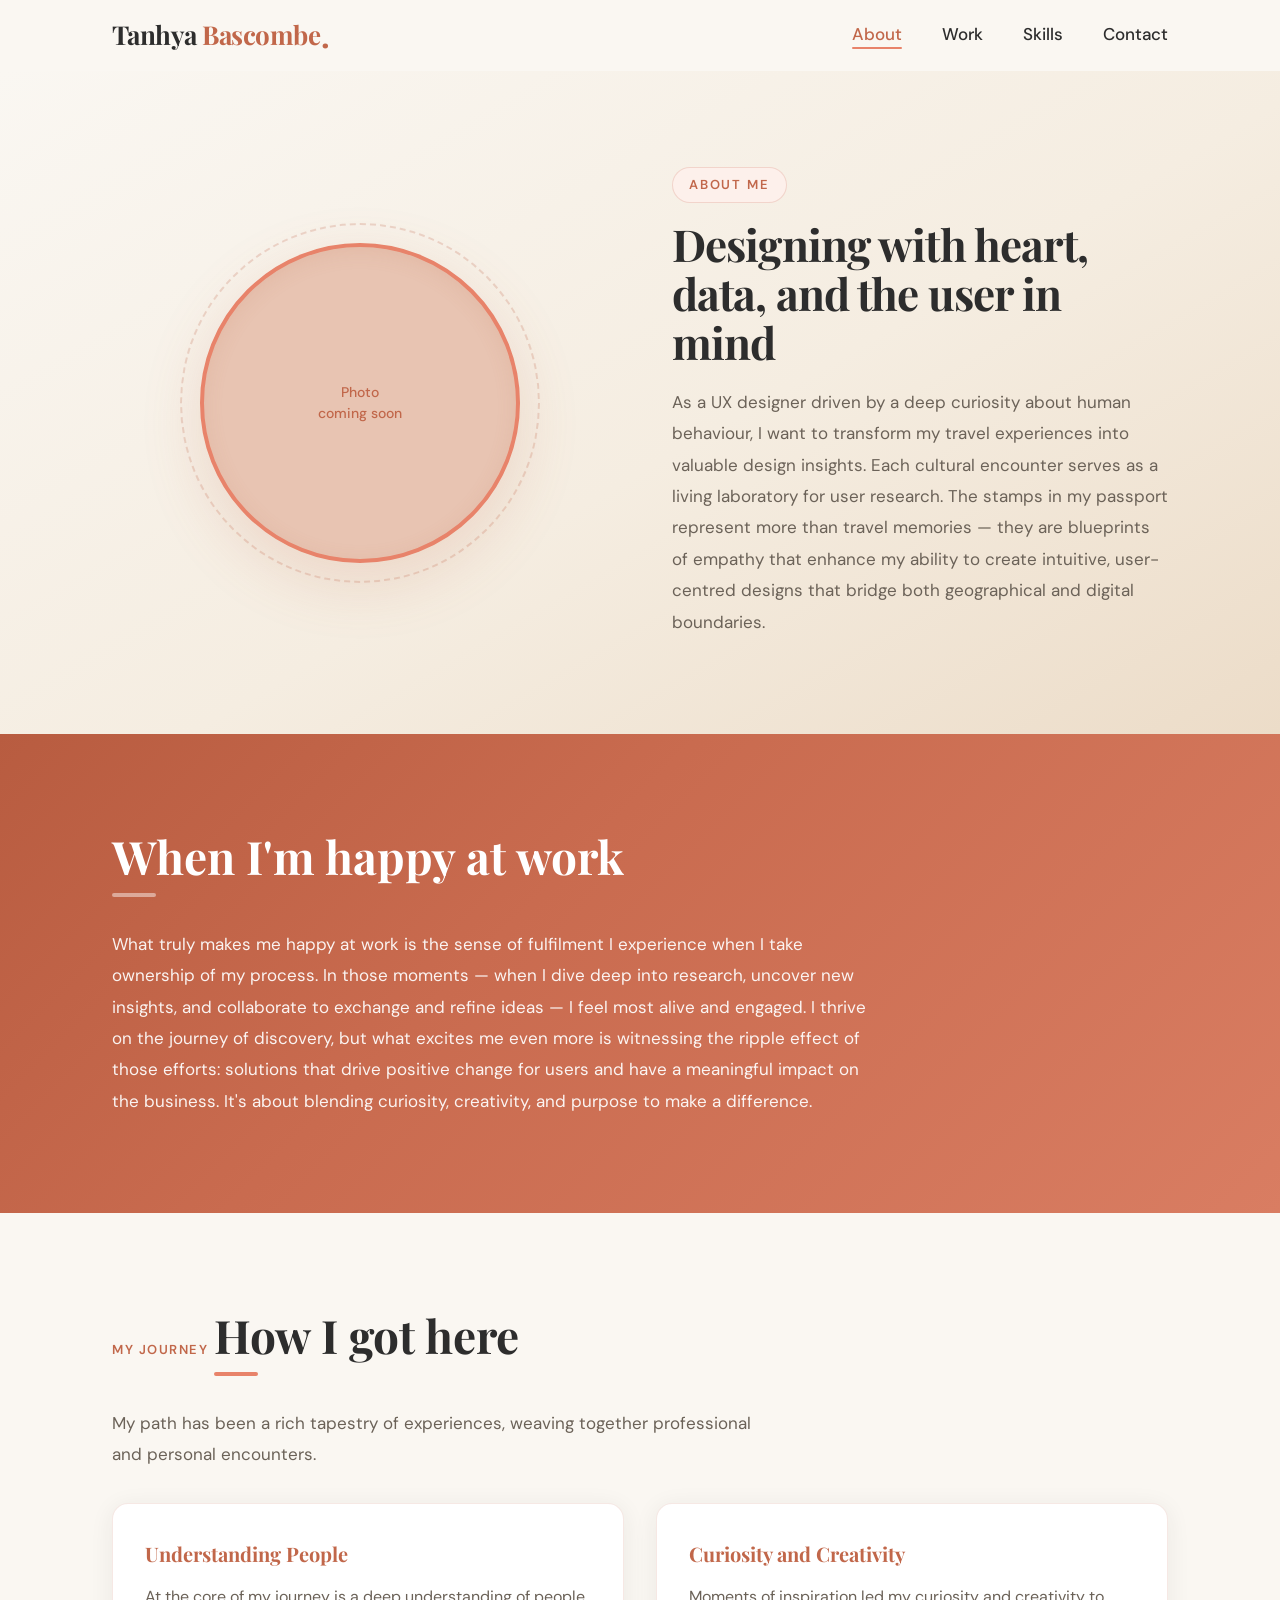
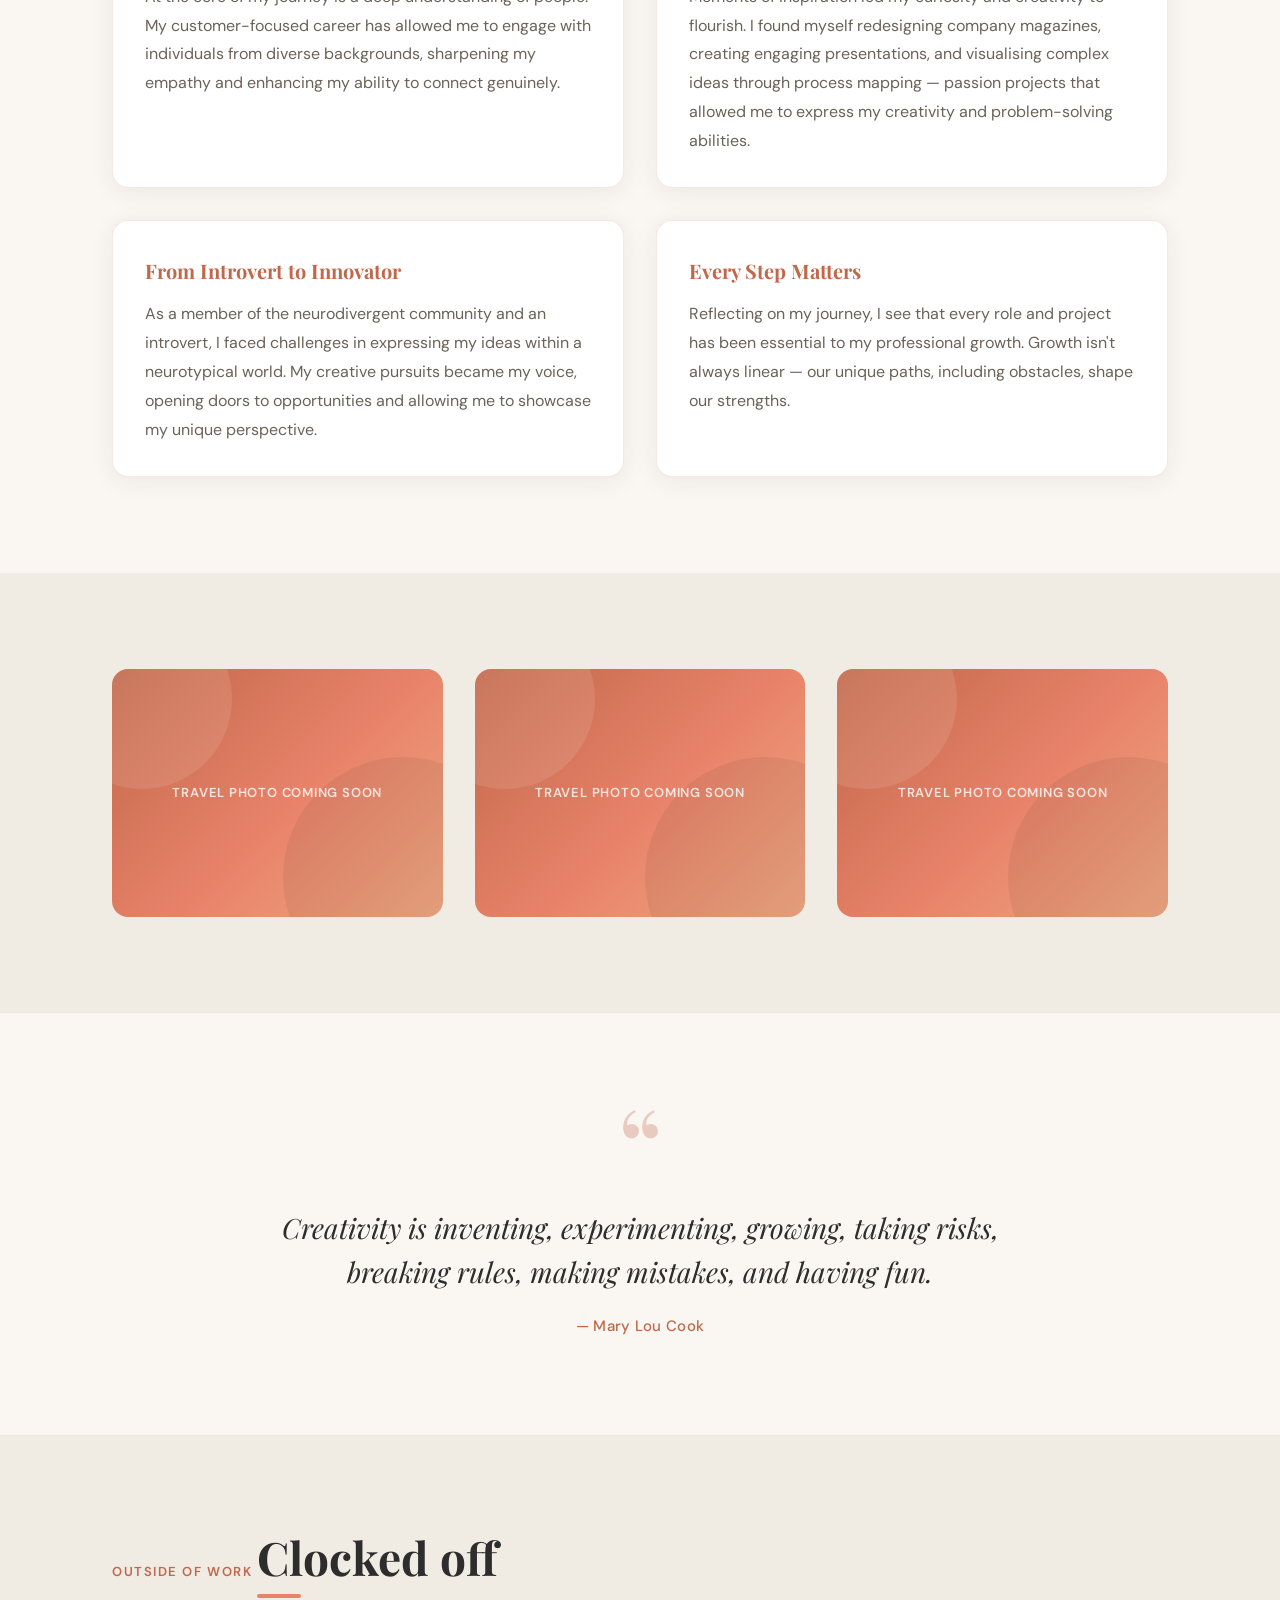
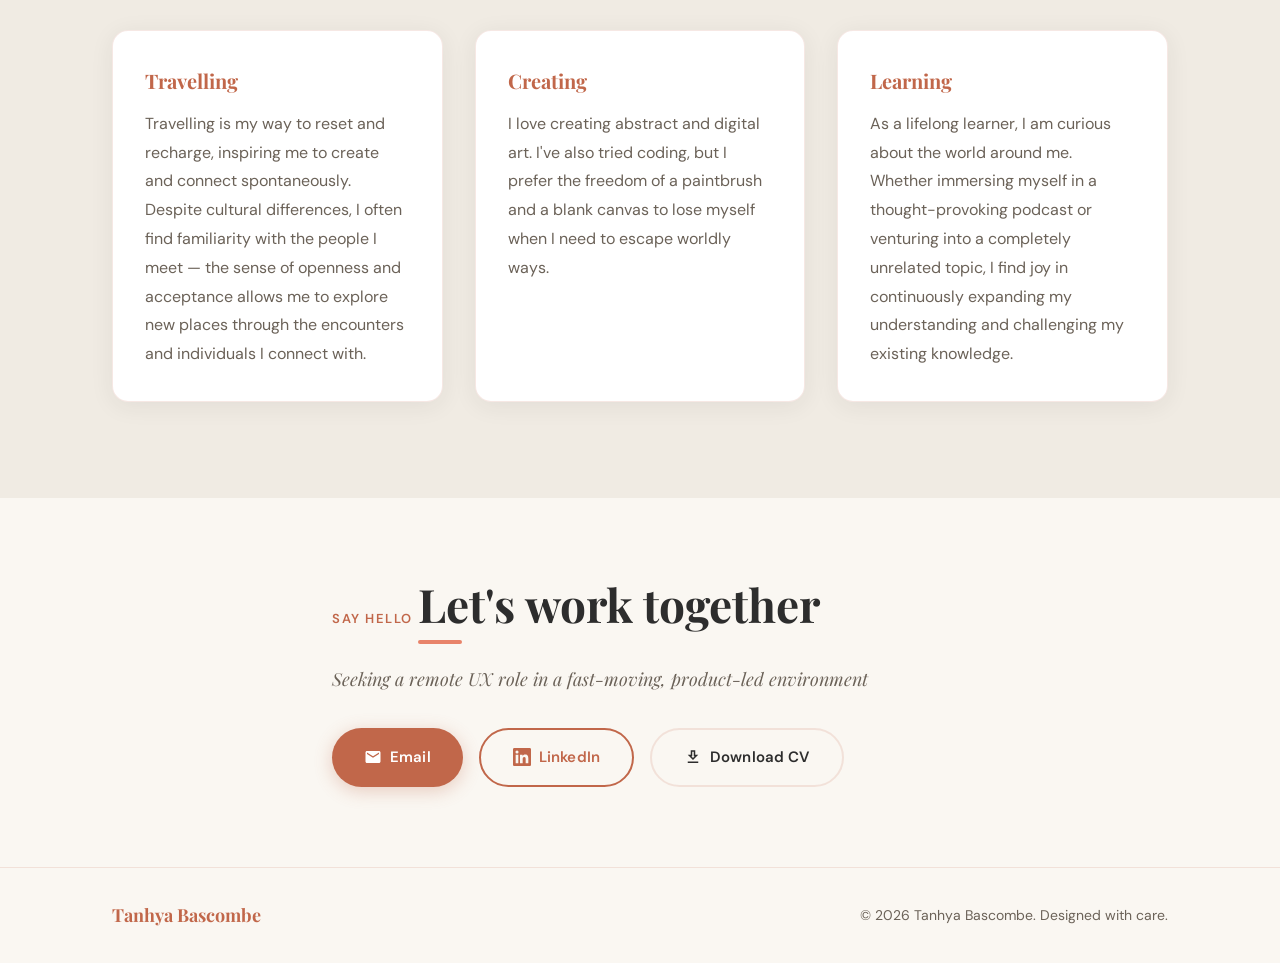
==== about.html @ cb8dbc57 "added about page and removed the about section from the homepage" ====
<!DOCTYPE html>
<html lang="en">
<head>
  <meta charset="UTF-8" />
  <meta name="viewport" content="width=device-width, initial-scale=1.0" />
  <title>About — Tanhya Bascombe</title>

  <!-- Google Fonts: Playfair Display (headings) + DM Sans (body) -->
  <link rel="preconnect" href="https://fonts.googleapis.com" />
  <link rel="preconnect" href="https://fonts.gstatic.com" crossorigin />
  <link
    href="https://fonts.googleapis.com/css2?family=Playfair+Display:ital,wght@0,400;0,600;0,700;1,400&family=DM+Sans:ital,opsz,wght@0,9..40,300;0,9..40,400;0,9..40,500;0,9..40,600;1,9..40,400&display=swap"
    rel="stylesheet"
  />

  <link rel="stylesheet" href="style.css" />
</head>
<body>

  <!-- =====================================================
       NAVIGATION
       ===================================================== -->
  <header class="nav-wrapper" id="nav">
    <nav class="nav-inner" aria-label="Main navigation">

      <a href="index.html" class="nav-logo" aria-label="Tanhya Bascombe — back to portfolio">
        Tanhya&nbsp;<span class="nav-logo-surname">Bascombe</span><span class="nav-logo-dot" aria-hidden="true">.</span>
      </a>

      <button
        class="hamburger"
        id="hamburger"
        aria-label="Toggle navigation menu"
        aria-expanded="false"
        aria-controls="nav-links"
      >
        <span class="bar"></span>
        <span class="bar"></span>
        <span class="bar"></span>
      </button>

      <ul class="nav-links" id="nav-links" role="list">
        <li><a href="about.html" aria-current="page">About</a></li>
        <li><a href="index.html#projects">Work</a></li>
        <li><a href="index.html#skills">Skills</a></li>
        <li><a href="index.html#contact">Contact</a></li>
      </ul>

    </nav>
  </header>

  <main>

    <!-- =====================================================
         HERO — photo left, text right
         ===================================================== -->
    <section class="about-pg-hero" aria-label="About Tanhya">
      <div class="container about-pg-hero-container">

        <!-- LEFT: circular photo placeholder -->
        <div class="about-pg-photo-wrap animate-on-scroll" aria-hidden="true">
          <div class="about-pg-photo-circle">
            <span>Photo<br />coming soon</span>
          </div>
          <div class="about-pg-photo-ring" aria-hidden="true"></div>
        </div>

        <!-- RIGHT: text content -->
        <div class="about-pg-hero-text animate-on-scroll">
          <span class="hero-label">About Me</span>
          <h1 class="hero-heading">
            Designing with heart, data, and the user in mind
          </h1>
          <p class="about-body">
            As a UX designer driven by a deep curiosity about human behaviour, I want to transform
            my travel experiences into valuable design insights. Each cultural encounter serves as
            a living laboratory for user research. The stamps in my passport represent more than
            travel memories — they are blueprints of empathy that enhance my ability to create
            intuitive, user-centred designs that bridge both geographical and digital boundaries.
          </p>
        </div>

      </div>
    </section>


    <!-- =====================================================
         WHEN I'M HAPPY AT WORK — full-width terracotta band
         ===================================================== -->
    <section class="about-pg-happy-section" aria-labelledby="happy-heading">
      <div class="container">
        <h2 id="happy-heading" class="section-heading animate-on-scroll">When I'm happy at work</h2>
        <p class="about-pg-happy-text animate-on-scroll">
          What truly makes me happy at work is the sense of fulfilment I experience when I take
          ownership of my process. In those moments — when I dive deep into research, uncover new
          insights, and collaborate to exchange and refine ideas — I feel most alive and engaged.
          I thrive on the journey of discovery, but what excites me even more is witnessing the
          ripple effect of those efforts: solutions that drive positive change for users and have
          a meaningful impact on the business. It's about blending curiosity, creativity, and
          purpose to make a difference.
        </p>
      </div>
    </section>


    <!-- =====================================================
         HOW I GOT HERE — intro + 2×2 card grid
         ===================================================== -->
    <section class="about-pg-how-section" aria-labelledby="how-heading">
      <div class="container">

        <p class="section-eyebrow animate-on-scroll">My journey</p>
        <h2 id="how-heading" class="section-heading animate-on-scroll">How I got here</h2>
        <p class="about-pg-how-intro animate-on-scroll">
          My path has been a rich tapestry of experiences, weaving together professional and
          personal encounters.
        </p>

        <div class="about-pg-cards-grid">

          <article class="about-pg-card animate-on-scroll">
            <h3 class="about-pg-card-title">Understanding People</h3>
            <p class="about-pg-card-text">
              At the core of my journey is a deep understanding of people. My customer-focused
              career has allowed me to engage with individuals from diverse backgrounds, sharpening
              my empathy and enhancing my ability to connect genuinely.
            </p>
          </article>

          <article class="about-pg-card animate-on-scroll">
            <h3 class="about-pg-card-title">Curiosity and Creativity</h3>
            <p class="about-pg-card-text">
              Moments of inspiration led my curiosity and creativity to flourish. I found myself
              redesigning company magazines, creating engaging presentations, and visualising
              complex ideas through process mapping — passion projects that allowed me to express
              my creativity and problem-solving abilities.
            </p>
          </article>

          <article class="about-pg-card animate-on-scroll">
            <h3 class="about-pg-card-title">From Introvert to Innovator</h3>
            <p class="about-pg-card-text">
              As a member of the neurodivergent community and an introvert, I faced challenges in
              expressing my ideas within a neurotypical world. My creative pursuits became my
              voice, opening doors to opportunities and allowing me to showcase my unique
              perspective.
            </p>
          </article>

          <article class="about-pg-card animate-on-scroll">
            <h3 class="about-pg-card-title">Every Step Matters</h3>
            <p class="about-pg-card-text">
              Reflecting on my journey, I see that every role and project has been essential to my
              professional growth. Growth isn't always linear — our unique paths, including
              obstacles, shape our strengths.
            </p>
          </article>

        </div>
      </div>
    </section>


    <!-- =====================================================
         PHOTO GRID — three travel photo placeholders
         ===================================================== -->
    <section class="about-pg-photos-section" aria-label="Travel photos">
      <div class="container about-pg-photos-grid">

        <div class="about-pg-photo-box animate-on-scroll" aria-label="Travel photo coming soon">
          <span class="about-pg-photo-box-label">Travel photo coming soon</span>
          <div class="placeholder-circle placeholder-circle--tl" aria-hidden="true"></div>
          <div class="placeholder-circle placeholder-circle--br" aria-hidden="true"></div>
        </div>

        <div class="about-pg-photo-box animate-on-scroll" aria-label="Travel photo coming soon">
          <span class="about-pg-photo-box-label">Travel photo coming soon</span>
          <div class="placeholder-circle placeholder-circle--tl" aria-hidden="true"></div>
          <div class="placeholder-circle placeholder-circle--br" aria-hidden="true"></div>
        </div>

        <div class="about-pg-photo-box animate-on-scroll" aria-label="Travel photo coming soon">
          <span class="about-pg-photo-box-label">Travel photo coming soon</span>
          <div class="placeholder-circle placeholder-circle--tl" aria-hidden="true"></div>
          <div class="placeholder-circle placeholder-circle--br" aria-hidden="true"></div>
        </div>

      </div>
    </section>


    <!-- =====================================================
         QUOTE — full-width, centred
         ===================================================== -->
    <section class="about-pg-quote-section" aria-label="Inspirational quote">
      <div class="container">
        <blockquote class="about-pg-quote animate-on-scroll">
          <span class="about-pg-quote-mark" aria-hidden="true">&ldquo;</span>
          <p class="about-pg-quote-text">
            Creativity is inventing, experimenting, growing, taking risks, breaking rules,
            making mistakes, and having fun.
          </p>
          <footer class="about-pg-quote-attribution">— Mary Lou Cook</footer>
        </blockquote>
      </div>
    </section>


    <!-- =====================================================
         CLOCKED OFF — three cards side by side
         ===================================================== -->
    <section class="about-pg-clocked-section" aria-labelledby="clocked-heading">
      <div class="container">

        <p class="section-eyebrow animate-on-scroll">Outside of work</p>
        <h2 id="clocked-heading" class="section-heading animate-on-scroll">Clocked off</h2>

        <div class="about-pg-clocked-grid">

          <article class="about-pg-clocked-card animate-on-scroll">
            <h3 class="about-pg-clocked-card-title">Travelling</h3>
            <p class="about-pg-clocked-card-text">
              Travelling is my way to reset and recharge, inspiring me to create and connect
              spontaneously. Despite cultural differences, I often find familiarity with the
              people I meet — the sense of openness and acceptance allows me to explore new
              places through the encounters and individuals I connect with.
            </p>
          </article>

          <article class="about-pg-clocked-card animate-on-scroll">
            <h3 class="about-pg-clocked-card-title">Creating</h3>
            <p class="about-pg-clocked-card-text">
              I love creating abstract and digital art. I've also tried coding, but I prefer
              the freedom of a paintbrush and a blank canvas to lose myself when I need to
              escape worldly ways.
            </p>
          </article>

          <article class="about-pg-clocked-card animate-on-scroll">
            <h3 class="about-pg-clocked-card-title">Learning</h3>
            <p class="about-pg-clocked-card-text">
              As a lifelong learner, I am curious about the world around me. Whether immersing
              myself in a thought-provoking podcast or venturing into a completely unrelated
              topic, I find joy in continuously expanding my understanding and challenging my
              existing knowledge.
            </p>
          </article>

        </div>
      </div>
    </section>


    <!-- =====================================================
         CONTACT
         ===================================================== -->
    <section class="section contact-section" id="contact" aria-labelledby="contact-heading">
      <div class="container contact-container">

        <p class="section-eyebrow animate-on-scroll">Say hello</p>
        <h2 id="contact-heading" class="section-heading animate-on-scroll">Let's work together</h2>

        <p class="contact-subtext animate-on-scroll">
          Seeking a remote UX role in a fast-moving, product-led environment
        </p>

        <div class="contact-links animate-on-scroll" aria-label="Contact options">

          <a href="mailto:hello@tanhyabascombe.com" class="btn btn-primary contact-btn" aria-label="Send Tanhya an email">
            <svg xmlns="http://www.w3.org/2000/svg" viewBox="0 0 24 24" width="18" height="18" aria-hidden="true" focusable="false">
              <path d="M20 4H4C2.9 4 2.01 4.9 2.01 6L2 18c0 1.1.9 2 2 2h16c1.1 0 2-.9 2-2V6c0-1.1-.9-2-2-2zm0 4l-8 5-8-5V6l8 5 8-5v2z"/>
            </svg>
            Email
          </a>

          <a href="#" class="btn btn-outline contact-btn" aria-label="Visit Tanhya's LinkedIn profile" rel="noopener noreferrer" target="_blank">
            <svg xmlns="http://www.w3.org/2000/svg" viewBox="0 0 24 24" width="18" height="18" aria-hidden="true" focusable="false">
              <path d="M20.447 20.452h-3.554v-5.569c0-1.328-.027-3.037-1.852-3.037-1.853 0-2.136 1.445-2.136 2.939v5.667H9.351V9h3.414v1.561h.046c.477-.9 1.637-1.85 3.37-1.85 3.601 0 4.267 2.37 4.267 5.455v6.286zM5.337 7.433a2.062 2.062 0 01-2.063-2.065 2.064 2.064 0 112.063 2.065zm1.782 13.019H3.555V9h3.564v11.452zM22.225 0H1.771C.792 0 0 .774 0 1.729v20.542C0 23.227.792 24 1.771 24h20.451C23.2 24 24 23.227 24 22.271V1.729C24 .774 23.2 0 22.222 0h.003z"/>
            </svg>
            LinkedIn
          </a>

          <a href="Tanhya_Bascombe_CV.pdf" class="btn btn-ghost contact-btn" aria-label="Download Tanhya Bascombe's CV" target="_blank" rel="noopener noreferrer">
            <svg xmlns="http://www.w3.org/2000/svg" viewBox="0 0 24 24" width="18" height="18" aria-hidden="true" focusable="false">
              <path d="M19 9h-4V3H9v6H5l7 7 7-7zm-8 2V5h2v6h1.17L12 13.17 9.83 11H11zm-6 7h14v2H5z"/>
            </svg>
            Download CV
          </a>

        </div>

      </div>
    </section>

  </main>


  <!-- =====================================================
       FOOTER
       ===================================================== -->
  <footer class="site-footer">
    <div class="container footer-inner">
      <span class="footer-name">Tanhya Bascombe</span>
      <span class="footer-copy">&copy; 2026 Tanhya Bascombe. Designed with care.</span>
    </div>
  </footer>

  <script src="script.js"></script>
</body>
</html>
---- style.css ----
/* ============================================================
   Tanhya Bascombe — UX Designer Portfolio
   Stylesheet v2
   ============================================================ */


/* ----------------------------------------------------------
   1. CSS Custom Properties (Design Tokens)
      All colours, fonts, spacing, and radii live here so you
      can easily reskin the whole site by editing this block.
   ---------------------------------------------------------- */
:root {
  /* --- Colours --- */
  --color-bg:         #faf7f2;   /* warm cream — main background          */
  --color-bg-alt:     #f0ebe3;   /* slightly darker cream — alt sections  */
  --color-text:       #2d2d2d;   /* dark charcoal — body text             */
  --color-text-muted: #6b6258;   /* softer tone — secondary text          */
  --color-accent:     #c1674a;   /* terracotta — primary accent           */
  --color-accent-2:   #e8836a;   /* warm coral — hover / secondary accent */
  --color-accent-pale:#fdf0eb;   /* very pale terracotta — badge bg       */
  --color-white:      #ffffff;
  --color-border:     rgba(193, 103, 74, 0.15);

  /* --- Fonts --- */
  --font-heading: 'Playfair Display', Georgia, serif;
  --font-body:    'DM Sans', system-ui, sans-serif;

  /* --- Spacing scale --- */
  --space-xs:  0.5rem;    /*  8px */
  --space-sm:  1rem;      /* 16px */
  --space-md:  2rem;      /* 32px */
  --space-lg:  4rem;      /* 64px */
  --space-xl:  6rem;      /* 96px */
  --space-2xl: 8rem;      /* 128px */

  /* --- Radii --- */
  --radius-sm:   8px;
  --radius-md:   16px;
  --radius-lg:   24px;
  --radius-pill: 999px;

  /* --- Transitions --- */
  --ease-fast: 150ms ease;
  --ease-base: 280ms ease;
  --ease-slow: 500ms ease;

  /* --- Nav height (used for scroll-margin offset) --- */
  --nav-height: 70px;
}


/* ----------------------------------------------------------
   2. Reset & Base
   ---------------------------------------------------------- */
*, *::before, *::after {
  box-sizing: border-box;
  margin: 0;
  padding: 0;
}

html {
  scroll-behavior: smooth;
  font-size: 16px;
  -webkit-text-size-adjust: 100%;
}

body {
  font-family: var(--font-body);
  font-size: 1.0625rem;  /* 17px */
  line-height: 1.75;
  color: var(--color-text);
  background-color: var(--color-bg);
  -webkit-font-smoothing: antialiased;
  overflow-x: hidden;
}

img {
  display: block;
  max-width: 100%;
  height: auto;
}

a {
  color: inherit;
  text-decoration: none;
}

ul {
  list-style: none;
}

button {
  font-family: inherit;
  cursor: pointer;
  border: none;
  background: none;
}

/* Ensure sections account for sticky nav when scrolled to */
section[id] {
  scroll-margin-top: calc(var(--nav-height) + 8px);
}


/* ----------------------------------------------------------
   3. Container — max-width wrapper used in every section
   ---------------------------------------------------------- */
.container {
  width: min(100%, 1120px);
  margin-inline: auto;
  padding-inline: var(--space-md);
}


/* ----------------------------------------------------------
   4. Scroll-triggered animations
      Elements start invisible (via CSS), JS adds .is-visible
      when they enter the viewport via IntersectionObserver.
   ---------------------------------------------------------- */
.animate-on-scroll {
  opacity: 0;
  transform: translateY(32px);
  transition:
    opacity  0.65s ease,
    transform 0.65s ease;
}

.animate-on-scroll.is-visible {
  opacity: 1;
  transform: translateY(0);
}

/* Stagger hero text and photo */
.hero-text.animate-on-scroll    { transition-delay: 0.05s; }
.hero-photo-wrap.animate-on-scroll { transition-delay: 0.2s; }

/* Stagger the stat items */
.stats-row .stat:nth-child(1) { transition-delay: 0.1s; }
.stats-row .stat:nth-child(2) { transition-delay: 0.2s; }
.stats-row .stat:nth-child(3) { transition-delay: 0.3s; }

/* Stagger project rows slightly */
.project-row:nth-child(2).animate-on-scroll { transition-delay: 0.05s; }
.project-row:nth-child(3).animate-on-scroll { transition-delay: 0.1s;  }


/* ----------------------------------------------------------
   5. Reusable Buttons
   ---------------------------------------------------------- */
.btn {
  display: inline-flex;
  align-items: center;
  gap: 0.5rem;
  padding: 0.8rem 1.875rem;
  border-radius: var(--radius-pill);
  font-family: var(--font-body);
  font-size: 0.9375rem;
  font-weight: 600;
  letter-spacing: 0.01em;
  transition:
    background-color var(--ease-fast),
    color            var(--ease-fast),
    box-shadow       var(--ease-fast),
    transform        var(--ease-fast);
  white-space: nowrap;
}

.btn svg {
  fill: currentColor;
  flex-shrink: 0;
}

.btn:focus-visible {
  outline: 3px solid var(--color-accent);
  outline-offset: 3px;
}

/* Solid terracotta fill */
.btn-primary {
  background-color: var(--color-accent);
  color: var(--color-white);
  box-shadow: 0 4px 18px rgba(193, 103, 74, 0.3);
}

.btn-primary:hover {
  background-color: var(--color-accent-2);
  transform: translateY(-2px);
  box-shadow: 0 6px 24px rgba(232, 131, 106, 0.38);
}

.btn-primary:active {
  transform: translateY(0);
}

/* Outlined */
.btn-outline {
  background-color: transparent;
  color: var(--color-accent);
  border: 2px solid var(--color-accent);
}

.btn-outline:hover {
  background-color: var(--color-accent);
  color: var(--color-white);
  transform: translateY(-2px);
}

/* Ghost — subtle with a muted border */
.btn-ghost {
  background-color: transparent;
  color: var(--color-text);
  border: 2px solid var(--color-border);
}

.btn-ghost:hover {
  border-color: var(--color-accent);
  color: var(--color-accent);
  transform: translateY(-2px);
}


/* ----------------------------------------------------------
   6. Section typography helpers
   ---------------------------------------------------------- */

/* Small uppercase label above a heading */
.section-eyebrow {
  display: inline-block;
  font-size: 0.8125rem;
  font-weight: 600;
  letter-spacing: 0.12em;
  text-transform: uppercase;
  color: var(--color-accent);
  margin-bottom: 0.6rem;
}

/* Section headings (h2) */
.section-heading {
  font-family: var(--font-heading);
  font-size: clamp(2rem, 4.5vw, 2.875rem);
  font-weight: 700;
  line-height: 1.15;
  color: var(--color-text);
  margin-bottom: var(--space-md);
  position: relative;
  display: inline-block;
}

/* Decorative underline accent below every section heading */
.section-heading::after {
  content: '';
  display: block;
  width: 44px;
  height: 4px;
  background-color: var(--color-accent-2);
  border-radius: var(--radius-pill);
  margin-top: 0.6rem;
}


/* ----------------------------------------------------------
   7. Navigation
   ---------------------------------------------------------- */
.nav-wrapper {
  position: sticky;
  top: 0;
  z-index: 200;
  background-color: var(--color-bg);
  border-bottom: 1px solid transparent;
  transition:
    box-shadow     var(--ease-base),
    border-color   var(--ease-base);
}

/* JS adds .scrolled once user scrolls past ~10px */
.nav-wrapper.scrolled {
  box-shadow: 0 2px 24px rgba(45, 45, 45, 0.09);
  border-color: var(--color-border);
}

.nav-inner {
  display: flex;
  align-items: center;
  justify-content: space-between;
  height: var(--nav-height);
  width: min(100%, 1120px);
  margin-inline: auto;
  padding-inline: var(--space-md);
}

/* Logo */
.nav-logo {
  font-family: var(--font-heading);
  font-size: 1.625rem;
  font-weight: 700;
  color: var(--color-text);       /* charcoal name for contrast */
  letter-spacing: -0.02em;
  transition: opacity var(--ease-fast);
  line-height: 1;
}

.nav-logo:hover {
  opacity: 0.75;
}

/* "Bascombe" — terracotta second word */
.nav-logo-surname {
  color: var(--color-accent);
}

/* Terracotta dot — design detail after the full name */
.nav-logo-dot {
  color: var(--color-accent);
  font-size: 2rem;
  line-height: 0;
  vertical-align: -0.1em;
  margin-left: 0.02em;
}

/* Desktop links */
.nav-links {
  display: flex;
  gap: 2.5rem;
}

.nav-links a {
  font-size: 1.0625rem;
  font-weight: 500;
  color: var(--color-text);
  position: relative;
  padding-bottom: 3px;
  transition: color var(--ease-fast);
}

/* Animated underline */
.nav-links a::after {
  content: '';
  position: absolute;
  bottom: -1px;
  left: 0;
  width: 0;
  height: 2px;
  background-color: var(--color-accent-2);
  border-radius: var(--radius-pill);
  transition: width var(--ease-base);
}

.nav-links a:hover {
  color: var(--color-accent);
}

.nav-links a:hover::after {
  width: 100%;
}

/* Hamburger button — hidden on desktop */
.hamburger {
  display: none;
  flex-direction: column;
  justify-content: space-between;
  width: 26px;
  height: 20px;
  padding: 0;
  cursor: pointer;
}

.hamburger .bar {
  display: block;
  width: 100%;
  height: 2.5px;
  background-color: var(--color-text);
  border-radius: 2px;
  transition:
    transform var(--ease-base),
    opacity   var(--ease-base);
}

/* Active / current-page link */
.nav-links a[aria-current="page"] {
  color: var(--color-accent);
}

.nav-links a[aria-current="page"]::after {
  width: 100%;
}

/* Animate bars into an × when open */
.hamburger.is-open .bar:nth-child(1) { transform: translateY(8.75px) rotate(45deg); }
.hamburger.is-open .bar:nth-child(2) { opacity: 0; transform: scaleX(0); }
.hamburger.is-open .bar:nth-child(3) { transform: translateY(-8.75px) rotate(-45deg); }


/* ----------------------------------------------------------
   8. Mobile navigation
   ---------------------------------------------------------- */
@media (max-width: 720px) {
  .hamburger {
    display: flex;
  }

  /* The list collapses to height 0 by default */
  .nav-links {
    position: absolute;
    top: var(--nav-height);
    left: 0;
    right: 0;
    flex-direction: column;
    gap: 0;
    background-color: var(--color-bg);
    box-shadow: 0 10px 30px rgba(45, 45, 45, 0.1);
    max-height: 0;
    overflow: hidden;
    padding: 0 var(--space-md);
    transition:
      max-height 0.4s ease,
      padding    var(--ease-base);
  }

  /* JS adds .is-open to expand it */
  .nav-links.is-open {
    max-height: 320px;
    padding: var(--space-sm) var(--space-md) var(--space-md);
  }

  .nav-links li {
    padding-block: 0.8rem;
    border-top: 1px solid var(--color-border);
  }

  .nav-links li:first-child {
    border-top: none;
  }

  /* Hide underline animation on mobile — not needed */
  .nav-links a::after {
    display: none;
  }
}


/* ----------------------------------------------------------
   9. Hero Section
   ---------------------------------------------------------- */
.hero {
  background: linear-gradient(150deg, var(--color-bg) 0%, #f5ede1 55%, #ecdcc8 100%);
  padding-top: var(--space-xl);
  padding-bottom: 0; /* stats bar handles bottom padding */
}

/* Two-column layout on desktop */
.hero-container {
  display: grid;
  grid-template-columns: 1fr 1fr;
  align-items: center;
  gap: var(--space-lg);
  padding-bottom: var(--space-xl);
}

/* --- Hero text (left column) --- */
.hero-label {
  display: inline-block;
  font-size: 0.8125rem;
  font-weight: 600;
  letter-spacing: 0.14em;
  text-transform: uppercase;
  color: var(--color-accent);
  background-color: var(--color-accent-pale);
  border: 1px solid rgba(193, 103, 74, 0.2);
  padding: 0.35rem 1rem;
  border-radius: var(--radius-pill);
  margin-bottom: var(--space-sm);
}

.hero-heading {
  font-family: var(--font-heading);
  font-size: clamp(1.875rem, 3.75vw, 2.75rem);
  font-weight: 700;
  line-height: 1.12;
  letter-spacing: -0.02em;
  color: var(--color-text);
  margin-bottom: 1.25rem;
}

.hero-tagline {
  font-size: 1.125rem;
  font-style: italic;
  font-family: var(--font-heading);
  color: var(--color-text-muted);
  margin-bottom: var(--space-md);
  max-width: 420px;
}

/* Button group */
.hero-ctas {
  display: flex;
  flex-wrap: wrap;
  gap: 1rem;
}

/* --- Hero photo (right column) --- */
.hero-photo-wrap {
  display: flex;
  align-items: center;
  justify-content: center;
  position: relative;
}

/* The actual circle */
.hero-photo {
  width: clamp(200px, 30vw, 340px);
  height: clamp(200px, 30vw, 340px);
  border-radius: 50%;
  border: 3px solid #E8836A;
  overflow: hidden;
  position: relative;
  z-index: 1;
  box-shadow: 0 20px 60px rgba(193, 103, 74, 0.18);
  flex-shrink: 0;
}

.hero-photo img {
  width: 100%;
  height: 100%;
  object-fit: cover;
  display: block;
}

/* Decorative ring behind the photo */
.hero-photo-ring {
  position: absolute;
  width: clamp(220px, 33vw, 370px);
  height: clamp(220px, 33vw, 370px);
  border-radius: 50%;
  border: 2px dashed rgba(193, 103, 74, 0.22);
  top: 50%;
  left: 50%;
  transform: translate(-50%, -50%);
}

/* --- Stats bar below hero --- */
.hero-stats {
  /* Warm terracotta-to-coral gradient — carries the hero warmth downward */
  background: linear-gradient(110deg, #b85c40 0%, #c96b4f 45%, #d97d62 100%);
  border-top: none;
}

.stats-row {
  display: flex;
  align-items: center;
  justify-content: center;
  gap: 0;
  padding-block: calc(var(--space-md) + 0.5rem);
}

.stat {
  flex: 1;
  display: flex;
  flex-direction: column;
  align-items: center;
  text-align: center;
  padding: var(--space-sm) var(--space-md);
}

.stat-number {
  font-family: var(--font-heading);
  font-size: clamp(2.25rem, 4.5vw, 3.25rem); /* larger and more impactful */
  font-weight: 700;
  color: var(--color-white);                  /* white pops on the warm bg */
  line-height: 1;
  margin-bottom: 0.5rem;
  letter-spacing: -0.02em;
}

.stat-label {
  font-size: 0.9375rem;
  font-weight: 500;
  color: rgba(255, 255, 255, 0.92);
  max-width: 160px;
  letter-spacing: 0.02em;
}

/* Vertical dividers between stats */
.stat-divider {
  width: 1px;
  height: 48px;
  background-color: rgba(255, 255, 255, 0.25); /* subtle on the coloured bg */
  flex-shrink: 0;
}


/* ----------------------------------------------------------
   10. Projects Section
   ---------------------------------------------------------- */
.projects-section {
  background-color: var(--color-bg);
  padding-top: var(--space-xl);
  padding-bottom: var(--space-lg);
}

/* Each project is a horizontal row */
.project-row {
  display: grid;
  grid-template-columns: 1fr 1fr;
  align-items: center;
  gap: var(--space-lg);
  padding-block: var(--space-lg);
  /* Separator line between rows */
  border-bottom: 1px solid var(--color-border);
}

.project-row:last-of-type {
  border-bottom: none;
}

/* Reversed row: visually swap image to the right */
.project-row--reversed {
  direction: rtl; /* flip column order */
}

/* Reset text direction inside reversed row */
.project-row--reversed .project-content,
.project-row--reversed .project-image {
  direction: ltr;
}

/* --- Image side --- */
.project-image {
  border-radius: var(--radius-md);
  overflow: hidden;
  box-shadow: 0 12px 40px rgba(45, 45, 45, 0.1);
  /* Enforce a consistent aspect ratio so placeholders and real
     screenshots both take up the same space */
  aspect-ratio: 16 / 10;
}

/* Real screenshot — when you swap in an <img> later */
.project-image img {
  width: 100%;
  height: 100%;
  object-fit: cover;
  display: block;
  transition: transform 0.5s ease;
}

.project-row:hover .project-image img {
  transform: scale(1.03);
}

/* Variant: show full image without cropping */
.project-image--contain {
  background-color: #FAF7F2;
  padding: 1rem;
  border: 1px solid #E8DDD4;
  box-shadow: 0 4px 20px rgba(0, 0, 0, 0.08);
}

.project-image--contain img {
  object-fit: contain;
}

/* ---- CSS placeholder boxes --------------------------------
   Used until real screenshots are available.
   Each variant gets its own gradient; shared structure below.
   ---------------------------------------------------------- */

/* Shared placeholder layout */
.project-placeholder {
  position: relative;
  display: flex;
  align-items: center;
  justify-content: center;
  /* Clip the decorative circles that bleed outside */
  overflow: hidden;
}

/* Gradient variant 1 — terracotta → coral (warm diagonal) */
.project-placeholder--1 {
  background: linear-gradient(135deg, #c1674a 0%, #e8836a 55%, #f0a882 100%);
}

/* Gradient variant 2 — coral → amber (lighter, peachy) */
.project-placeholder--2 {
  background: linear-gradient(135deg, #d4754f 0%, #e89a5a 50%, #f2b97a 100%);
}

/* Gradient variant 3 — deep terracotta → dusty rose */
.project-placeholder--3 {
  background: linear-gradient(135deg, #b05540 0%, #cc7060 50%, #e09070 100%);
}

/* Centred content: icon + label */
.placeholder-inner {
  display: flex;
  flex-direction: column;
  align-items: center;
  gap: 1rem;
  position: relative;
  z-index: 1; /* sit above the decorative circles */
  padding: var(--space-md);
  text-align: center;
}

/* SVG icon */
.placeholder-icon {
  width: 56px;
  height: 56px;
  fill: rgba(255, 255, 255, 0.9);
  stroke: rgba(255, 255, 255, 0.9);
  filter: drop-shadow(0 2px 8px rgba(0, 0, 0, 0.15));
}

/* Label text beneath the icon */
.placeholder-label {
  font-size: 0.8125rem;
  font-weight: 600;
  letter-spacing: 0.06em;
  text-transform: uppercase;
  color: rgba(255, 255, 255, 0.8);
}

/* Decorative semi-transparent circles — one top-left, one bottom-right */
.placeholder-circle {
  position: absolute;
  border-radius: 50%;
  background-color: rgba(255, 255, 255, 0.1);
  pointer-events: none;
}

.placeholder-circle--tl {
  width: 180px;
  height: 180px;
  top: -60px;
  left: -60px;
}

.placeholder-circle--br {
  width: 240px;
  height: 240px;
  bottom: -80px;
  right: -80px;
  background-color: rgba(0, 0, 0, 0.06);
}

/* Subtle scale on row hover — mirrors the img behaviour */
.project-row:hover .project-placeholder {
  filter: brightness(1.04);
  transition: filter 0.5s ease;
}

/* --- Text side --- */
.project-category {
  display: inline-block;
  font-size: 0.75rem;
  font-weight: 600;
  letter-spacing: 0.12em;
  text-transform: uppercase;
  color: var(--color-accent);
  background-color: var(--color-accent-pale);
  border: 1px solid rgba(193, 103, 74, 0.2);
  padding: 0.3rem 0.9rem;
  border-radius: var(--radius-pill);
  margin-bottom: 1rem;
}

.project-title {
  font-family: var(--font-heading);
  font-size: clamp(1.375rem, 2.5vw, 1.875rem);
  font-weight: 700;
  line-height: 1.2;
  color: var(--color-text);
  margin-bottom: 1rem;
}

.project-description {
  font-size: 1rem;
  color: var(--color-text-muted);
  line-height: 1.8;
  margin-bottom: var(--space-md);
  max-width: 520px;
}


/* ----------------------------------------------------------
   11. About Section
   ---------------------------------------------------------- */
.about-section {
  background-color: var(--color-bg-alt);
  padding-block: var(--space-xl);
}

/* Two-column grid */
.about-container {
  display: grid;
  grid-template-columns: 1fr 1.4fr;
  align-items: center;
  gap: var(--space-lg);
}

/* --- Photo (left) --- */
.about-photo-wrap {
  display: flex;
  align-items: center;
  justify-content: center;
  position: relative;
}

.about-photo {
  width: clamp(180px, 26vw, 300px);
  height: clamp(180px, 26vw, 300px);
  border-radius: 50%;
  background-color: #e8c4b2;
  border: 4px solid var(--color-accent-2);
  display: flex;
  align-items: center;
  justify-content: center;
  position: relative;
  z-index: 1;
  box-shadow: 0 16px 50px rgba(193, 103, 74, 0.16);
}

.about-photo span {
  font-size: 0.8125rem;
  font-weight: 500;
  color: var(--color-accent);
  text-align: center;
  line-height: 1.5;
}

/* Organic blob shape behind the photo — pure CSS */
.about-photo-blob {
  position: absolute;
  width: clamp(210px, 30vw, 340px);
  height: clamp(210px, 30vw, 340px);
  background-color: rgba(193, 103, 74, 0.08);
  border-radius: 60% 40% 55% 45% / 50% 55% 45% 50%;
  top: 50%;
  left: 50%;
  transform: translate(-50%, -50%);
  z-index: 0;
}

/* --- Text (right) --- */
.about-text .section-heading {
  margin-top: 0.25rem;
}

.about-body {
  font-size: 1.0625rem;
  color: var(--color-text-muted);
  line-height: 1.85;
  margin-bottom: var(--space-sm);
  max-width: 560px;
}

.about-body:last-child {
  margin-bottom: 0;
}


/* ----------------------------------------------------------
   12. Skills Section
   ---------------------------------------------------------- */
.skills-section {
  background-color: #F0EBE3;
  padding-block: 5rem;
}

/* Wrapping flex row of pill badges */
.skills-list {
  display: flex;
  flex-wrap: wrap;
  gap: 0.875rem;
  margin-top: var(--space-xs);
}

.skill-badge {
  display: inline-block;
  padding: 0.55rem 1.375rem;
  border-radius: var(--radius-pill);
  font-size: 0.9375rem;
  font-weight: 500;
  letter-spacing: 0.01em;
  cursor: default;
  transition:
    transform   var(--ease-fast),
    box-shadow  var(--ease-fast);
}

.skill-badge:hover {
  transform: translateY(-3px);
  box-shadow: 0 6px 16px rgba(193, 103, 74, 0.2);
}

/* Cycle through three warm colour variants */
.skill-badge:nth-child(3n + 1) {
  background-color: #fbeae4;
  color: #a84e33;
  border: 1.5px solid rgba(193, 103, 74, 0.25);
}

.skill-badge:nth-child(3n + 2) {
  background-color: #fdf2e7;
  color: #b36020;
  border: 1.5px solid rgba(179, 96, 32, 0.22);
}

.skill-badge:nth-child(3n) {
  background-color: #fde8e3;
  color: #9e3e26;
  border: 1.5px solid rgba(158, 62, 38, 0.2);
}


/* ----------------------------------------------------------
   13. Contact Section
   ---------------------------------------------------------- */
.contact-section {
  background-color: var(--color-bg);
  padding-block: 5rem;
}

.contact-container {
  max-width: 680px;
}

.contact-subtext {
  font-size: 1.125rem;
  color: var(--color-text-muted);
  font-style: italic;
  font-family: var(--font-heading);
  margin-top: -0.75rem;   /* pull up closer to the heading */
  margin-bottom: var(--space-md);
}

/* Row of three CTA buttons */
.contact-links {
  display: flex;
  flex-wrap: wrap;
  gap: 1rem;
}

.contact-btn {
  /* Make them a bit taller for emphasis */
  padding: 0.9rem 2rem;
}


/* ----------------------------------------------------------
   14. Footer
   ---------------------------------------------------------- */
.site-footer {
  background-color: var(--color-bg);
  border-top: 1px solid var(--color-border);
  padding-block: var(--space-md);
}

.footer-inner {
  display: flex;
  align-items: center;
  justify-content: space-between;
  flex-wrap: wrap;
  gap: var(--space-sm);
}

.footer-name {
  font-family: var(--font-heading);
  font-size: 1.125rem;
  color: var(--color-accent);
  font-weight: 700;
}

.footer-copy {
  font-size: 0.875rem;
  color: var(--color-text-muted);
}


/* ----------------------------------------------------------
   15. Responsive — tablet breakpoint (≤ 900px)
   ---------------------------------------------------------- */
@media (max-width: 900px) {

  /* Hero stacks vertically, photo moves above text on tablet */
  .hero-container {
    grid-template-columns: 1fr;
    text-align: center;
    gap: var(--space-md);
  }

  .hero-text {
    order: 2; /* text below photo */
  }

  .hero-photo-wrap {
    order: 1;
  }

  .hero-tagline {
    margin-inline: auto;
  }

  .hero-ctas {
    justify-content: center;
  }

  /* Stack project rows */
  .project-row {
    grid-template-columns: 1fr;
    gap: var(--space-md);
  }

  /* Reset the directional flip on small screens */
  .project-row--reversed {
    direction: ltr;
  }

  /* Put image above text in all project rows */
  .project-image {
    order: -1;
  }

  /* Stack about section */
  .about-container {
    grid-template-columns: 1fr;
    text-align: center;
  }

  .about-photo-wrap {
    order: -1; /* photo first */
  }

  .about-body {
    margin-inline: auto;
  }

  /* Stack stats on smaller tablets */
  .stats-row {
    flex-direction: column;
    gap: var(--space-sm);
  }

  .stat-divider {
    width: 48px;
    height: 1px;
  }
}


/* ----------------------------------------------------------
   16. Responsive — mobile breakpoint (≤ 480px)
   ---------------------------------------------------------- */
@media (max-width: 480px) {
  :root {
    --space-xl: 4rem;
    --space-lg: 2.5rem;
  }

  .hero-photo {
    width: 200px;
    height: 200px;
  }

  .section-heading {
    font-size: 1.875rem;
  }

  .contact-links {
    flex-direction: column;
  }

  .contact-btn {
    width: 100%;
    justify-content: center;
  }

  .footer-inner {
    flex-direction: column;
    text-align: center;
  }
}


/* ----------------------------------------------------------
   17. Accessibility — respect reduced-motion preference
   ---------------------------------------------------------- */
@media (prefers-reduced-motion: reduce) {
  html {
    scroll-behavior: auto;
  }

  /* Show all elements immediately — no animation */
  .animate-on-scroll {
    opacity: 1;
    transform: none;
    transition: none;
  }

  /* Remove hover transforms */
  .btn:hover,
  .skill-badge:hover,
  .project-row:hover .project-image img,
  .project-row:hover .project-placeholder {
    transform: none;
    filter: none;
    transition: none;
  }
}


/* ----------------------------------------------------------
   18. About page
   ---------------------------------------------------------- */

/* --- Hero --- */
.about-pg-hero {
  background: linear-gradient(150deg, var(--color-bg) 0%, #f5ede1 55%, #ecdcc8 100%);
  padding-top: var(--space-xl);
  padding-bottom: var(--space-xl);
}

.about-pg-hero-container {
  display: grid;
  grid-template-columns: 1fr 1fr;
  align-items: center;
  gap: var(--space-lg);
}

/* Photo placeholder circle */
.about-pg-photo-wrap {
  display: flex;
  align-items: center;
  justify-content: center;
  position: relative;
}

.about-pg-photo-circle {
  width: clamp(200px, 30vw, 320px);
  height: clamp(200px, 30vw, 320px);
  border-radius: 50%;
  background-color: #e8c4b2;
  border: 4px solid var(--color-accent-2);
  display: flex;
  align-items: center;
  justify-content: center;
  position: relative;
  z-index: 1;
  box-shadow:
    inset 0 4px 20px rgba(193, 103, 74, 0.12),
    0 20px 60px rgba(193, 103, 74, 0.18);
}

.about-pg-photo-circle span {
  font-size: 0.875rem;
  font-weight: 500;
  color: var(--color-accent);
  text-align: center;
  line-height: 1.5;
}

.about-pg-photo-ring {
  position: absolute;
  width: clamp(225px, 34vw, 360px);
  height: clamp(225px, 34vw, 360px);
  border-radius: 50%;
  border: 2px dashed rgba(193, 103, 74, 0.22);
  top: 50%;
  left: 50%;
  transform: translate(-50%, -50%);
}

/* --- When I'm happy at work --- */
.about-pg-happy-section {
  background: linear-gradient(135deg, #b85c40 0%, #c96b4f 40%, #d97d62 100%);
  padding-block: var(--space-xl);
}

.about-pg-happy-section .section-heading {
  color: var(--color-white);
}

.about-pg-happy-section .section-heading::after {
  background-color: rgba(255, 255, 255, 0.45);
}

.about-pg-happy-text {
  font-size: 1.0625rem;
  line-height: 1.85;
  color: rgba(255, 255, 255, 0.92);
  max-width: 760px;
}

/* --- How I got here --- */
.about-pg-how-section {
  background-color: var(--color-bg);
  padding-block: var(--space-xl);
}

.about-pg-how-intro {
  font-size: 1.0625rem;
  color: var(--color-text-muted);
  line-height: 1.85;
  max-width: 640px;
  margin-bottom: var(--space-md);
}

.about-pg-cards-grid {
  display: grid;
  grid-template-columns: 1fr 1fr;
  gap: var(--space-md);
}

.about-pg-card {
  background-color: var(--color-white);
  border-radius: var(--radius-md);
  padding: var(--space-md);
  box-shadow: 0 4px 24px rgba(45, 45, 45, 0.07);
  border: 1px solid var(--color-border);
  transition: transform var(--ease-base), box-shadow var(--ease-base);
}

.about-pg-card:hover {
  transform: translateY(-4px);
  box-shadow: 0 10px 36px rgba(45, 45, 45, 0.12);
}

.about-pg-card-title {
  font-family: var(--font-heading);
  font-size: 1.25rem;
  font-weight: 700;
  color: var(--color-accent);
  margin-bottom: 0.75rem;
}

.about-pg-card-text {
  font-size: 1rem;
  color: var(--color-text-muted);
  line-height: 1.8;
}

/* --- Photo grid --- */
.about-pg-photos-section {
  background-color: var(--color-bg-alt);
  padding-block: var(--space-xl);
}

.about-pg-photos-grid {
  display: grid;
  grid-template-columns: repeat(3, 1fr);
  gap: var(--space-md);
}

.about-pg-photo-box {
  aspect-ratio: 4 / 3;
  border-radius: var(--radius-md);
  background: linear-gradient(135deg, #c1674a 0%, #e8836a 55%, #f0a882 100%);
  display: flex;
  align-items: center;
  justify-content: center;
  position: relative;
  overflow: hidden;
}

.about-pg-photo-box-label {
  font-size: 0.8125rem;
  font-weight: 600;
  letter-spacing: 0.06em;
  text-transform: uppercase;
  color: rgba(255, 255, 255, 0.8);
  text-align: center;
  position: relative;
  z-index: 1;
  padding: var(--space-sm);
}

/* --- Quote --- */
.about-pg-quote-section {
  background-color: var(--color-bg);
  padding-block: var(--space-xl);
  text-align: center;
}

.about-pg-quote {
  max-width: 740px;
  margin-inline: auto;
}

.about-pg-quote-mark {
  display: block;
  font-family: var(--font-heading);
  font-size: 7rem;
  line-height: 0.65;
  color: var(--color-accent);
  opacity: 0.3;
  margin-bottom: 1.5rem;
  user-select: none;
}

.about-pg-quote-text {
  font-family: var(--font-heading);
  font-size: clamp(1.25rem, 2.5vw, 1.75rem);
  font-style: italic;
  font-weight: 400;
  line-height: 1.55;
  color: var(--color-text);
  margin-bottom: 1.25rem;
}

.about-pg-quote-attribution {
  font-size: 0.9375rem;
  font-weight: 500;
  color: var(--color-accent);
  letter-spacing: 0.02em;
}

/* --- Clocked off --- */
.about-pg-clocked-section {
  background-color: var(--color-bg-alt);
  padding-block: var(--space-xl);
}

.about-pg-clocked-grid {
  display: grid;
  grid-template-columns: repeat(3, 1fr);
  gap: var(--space-md);
}

.about-pg-clocked-card {
  background-color: var(--color-white);
  border-radius: var(--radius-md);
  padding: var(--space-md);
  box-shadow: 0 4px 24px rgba(45, 45, 45, 0.07);
  border: 1px solid var(--color-border);
  transition: transform var(--ease-base), box-shadow var(--ease-base);
}

.about-pg-clocked-card:hover {
  transform: translateY(-4px);
  box-shadow: 0 10px 36px rgba(45, 45, 45, 0.12);
}

.about-pg-clocked-card-title {
  font-family: var(--font-heading);
  font-size: 1.25rem;
  font-weight: 700;
  color: var(--color-accent);
  margin-bottom: 0.75rem;
}

.about-pg-clocked-card-text {
  font-size: 1rem;
  color: var(--color-text-muted);
  line-height: 1.8;
}


/* ----------------------------------------------------------
   19. About page — responsive
   ---------------------------------------------------------- */
@media (max-width: 900px) {

  .about-pg-hero-container {
    grid-template-columns: 1fr;
    text-align: center;
    gap: var(--space-md);
  }

  .about-pg-hero-text {
    order: 2;
  }

  .about-pg-photo-wrap {
    order: 1;
  }

  .about-pg-hero-text .hero-label,
  .about-pg-hero-text .hero-tagline {
    margin-inline: auto;
  }

  .about-pg-cards-grid {
    grid-template-columns: 1fr;
  }

  .about-pg-photos-grid {
    grid-template-columns: repeat(2, 1fr);
  }

  .about-pg-clocked-grid {
    grid-template-columns: repeat(2, 1fr);
  }
}

@media (max-width: 480px) {

  .about-pg-photo-circle {
    width: 200px;
    height: 200px;
  }

  .about-pg-quote-mark {
    font-size: 5rem;
  }

  .about-pg-photos-grid {
    grid-template-columns: 1fr;
  }

  .about-pg-clocked-grid {
    grid-template-columns: 1fr;
  }
}
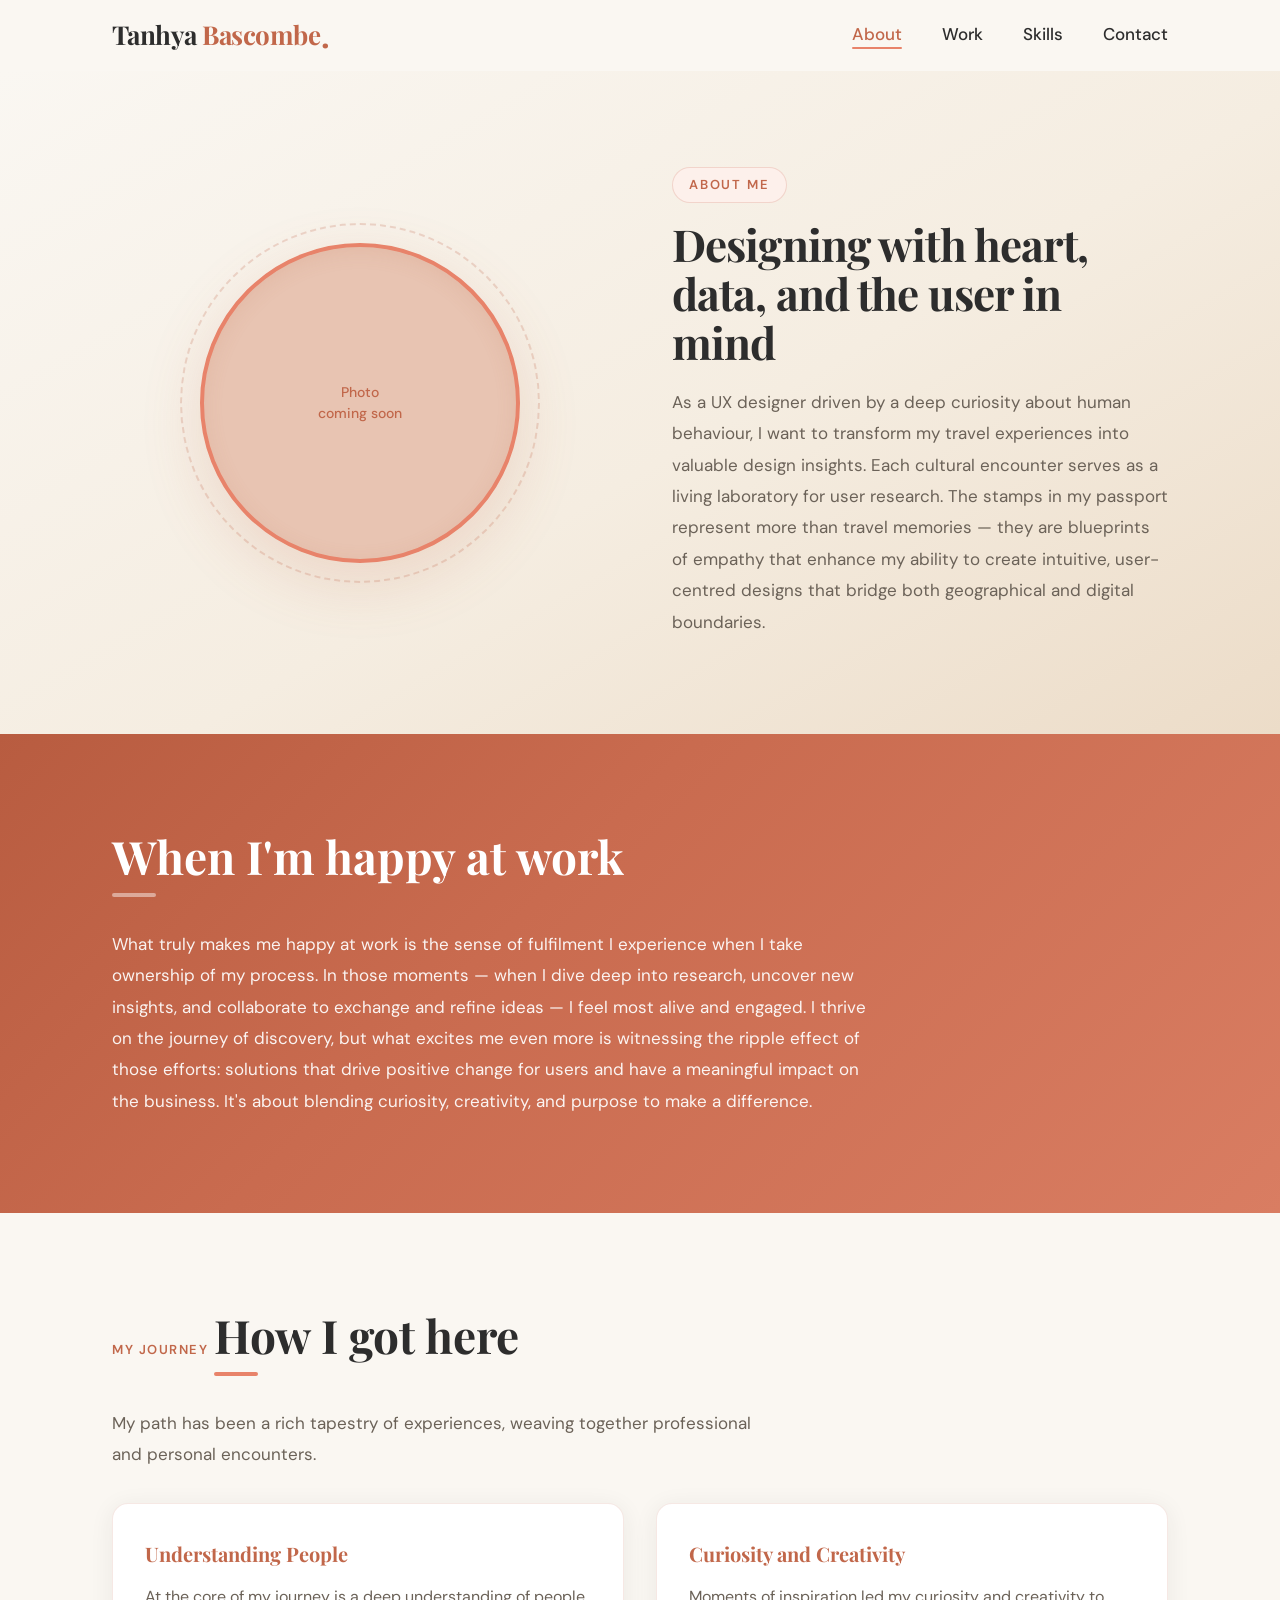
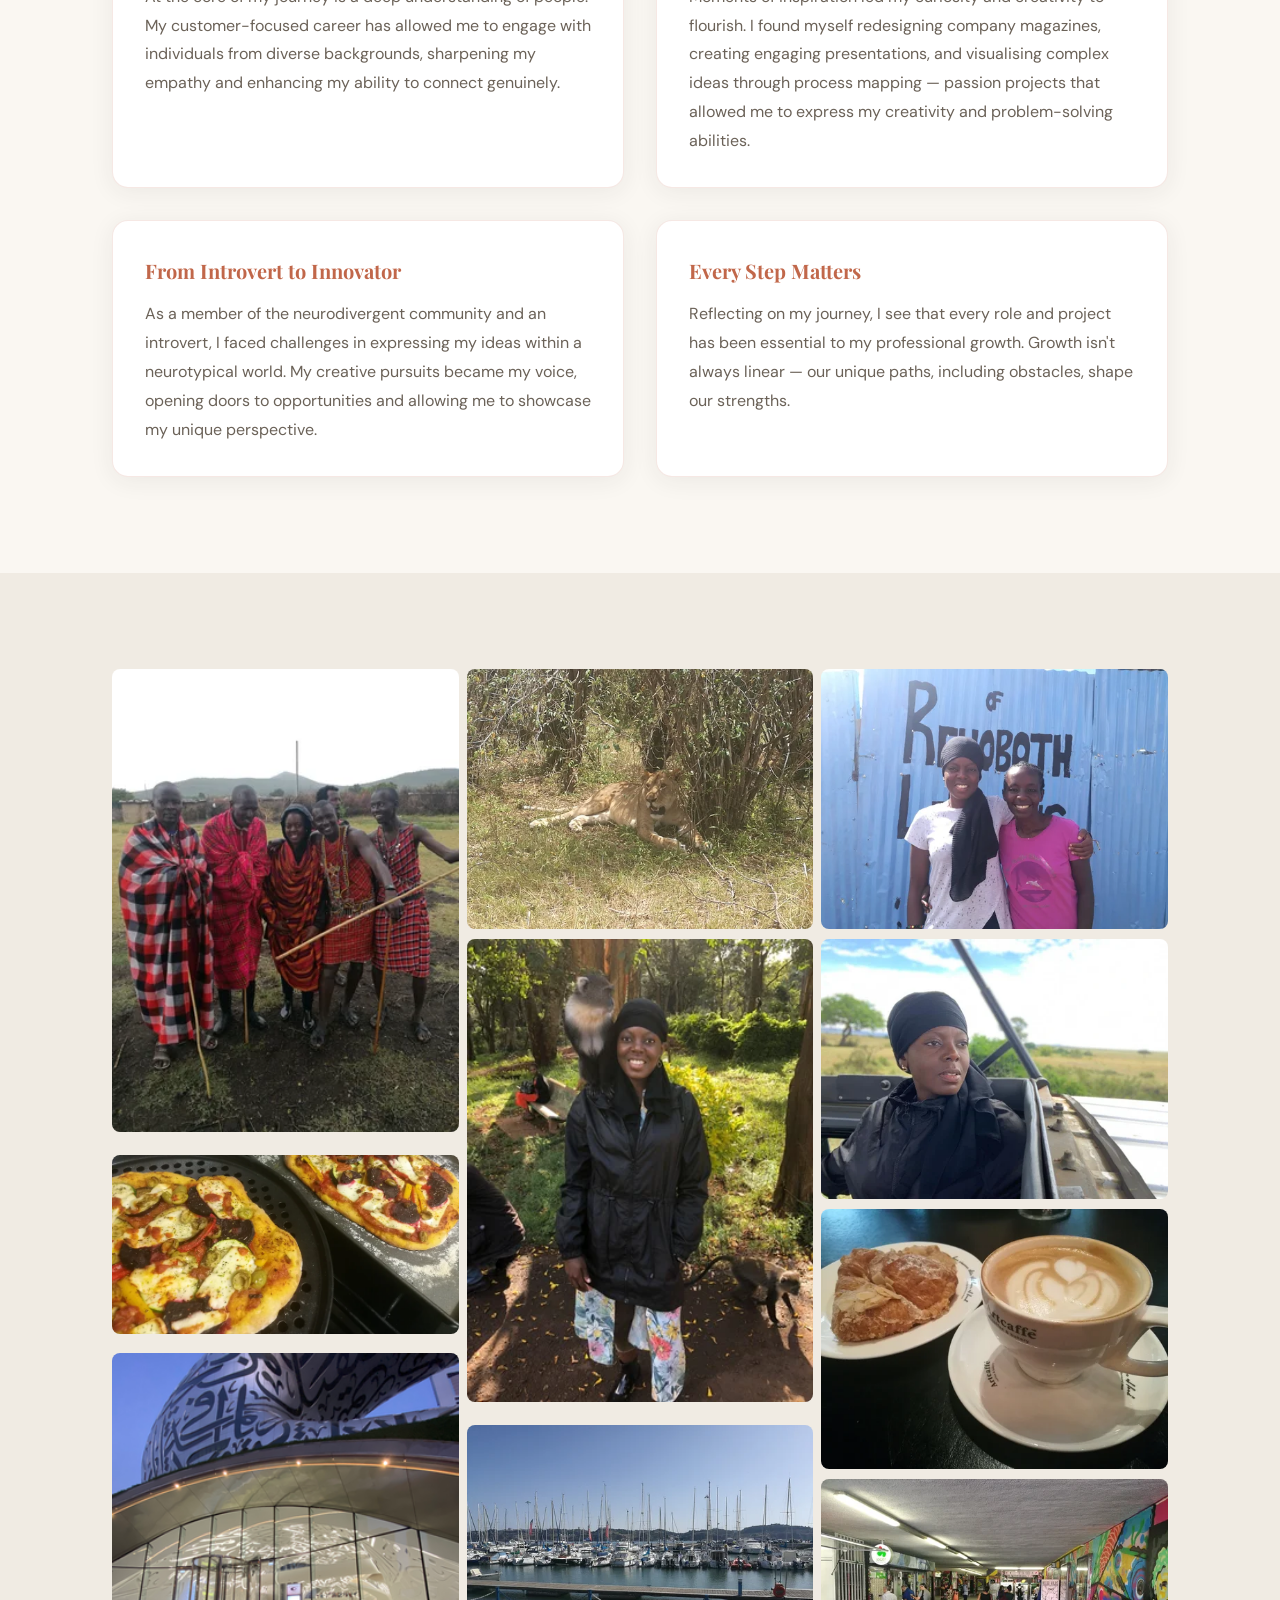
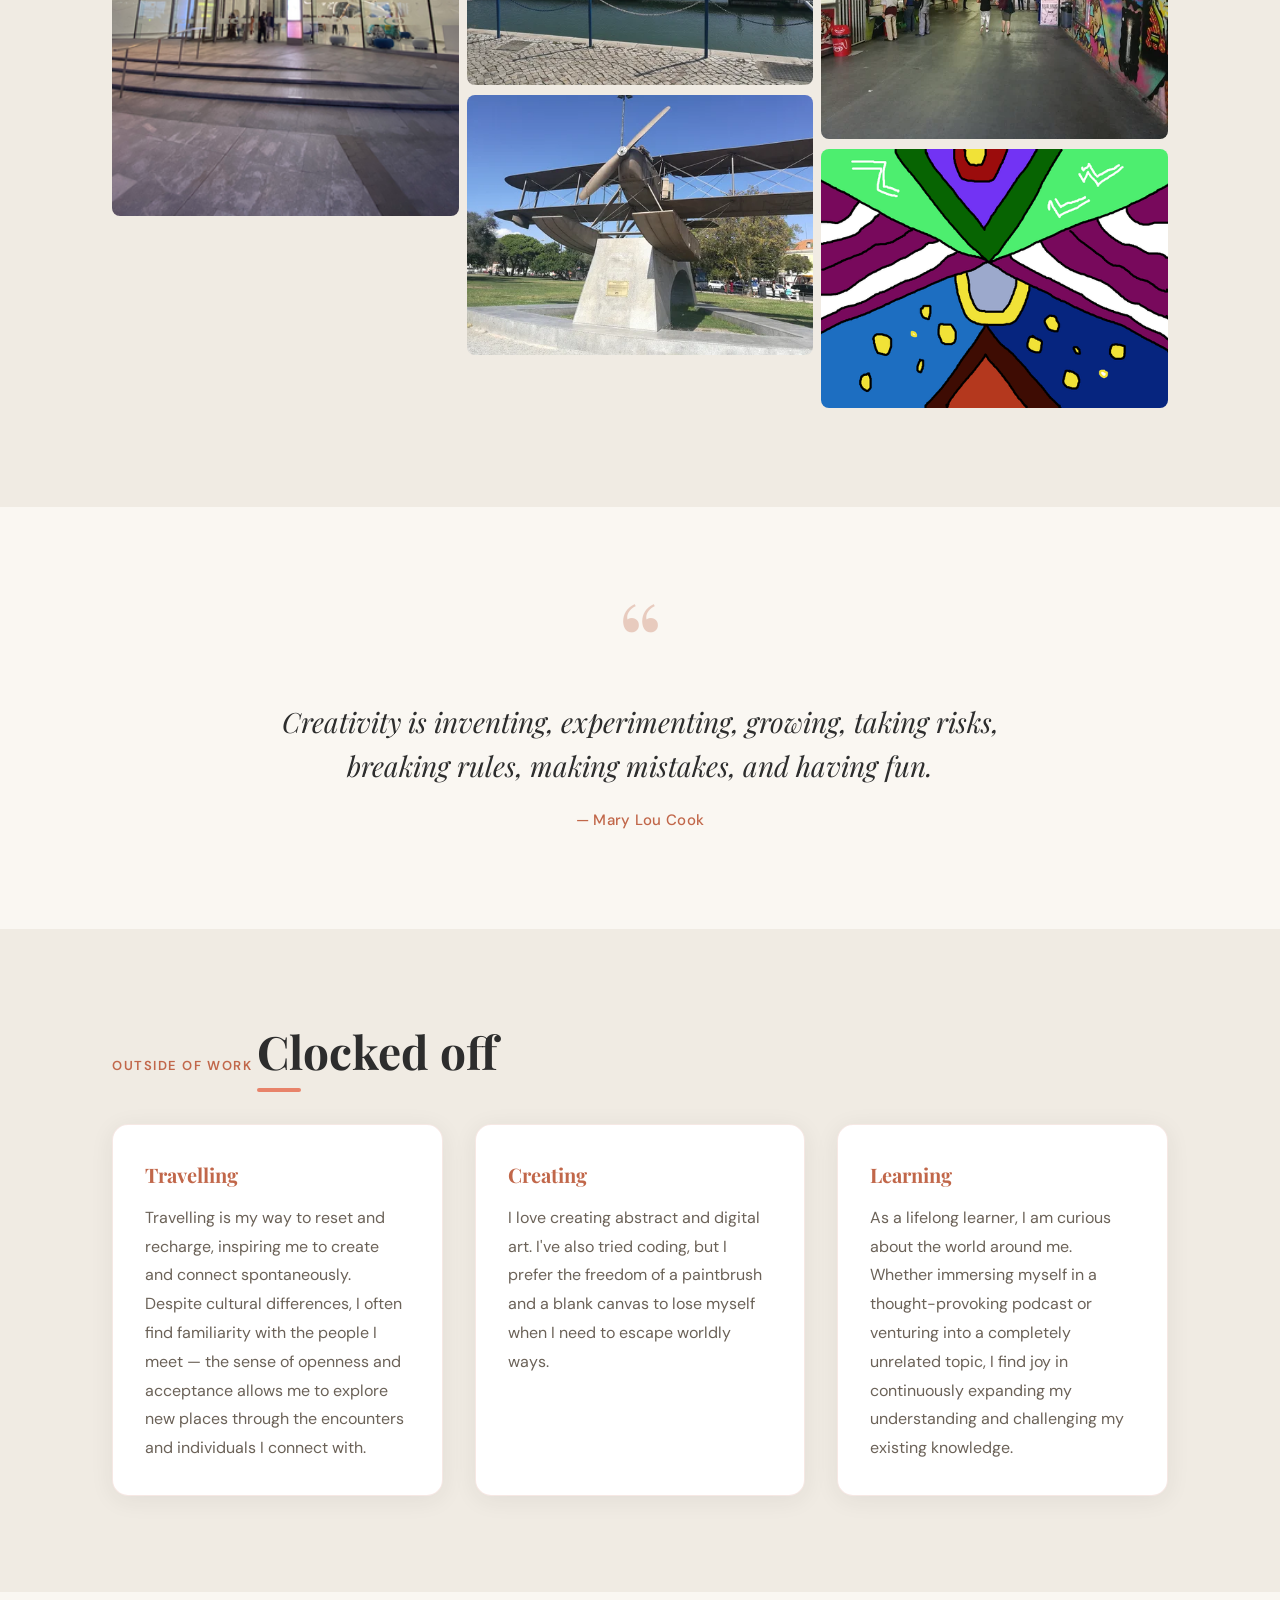
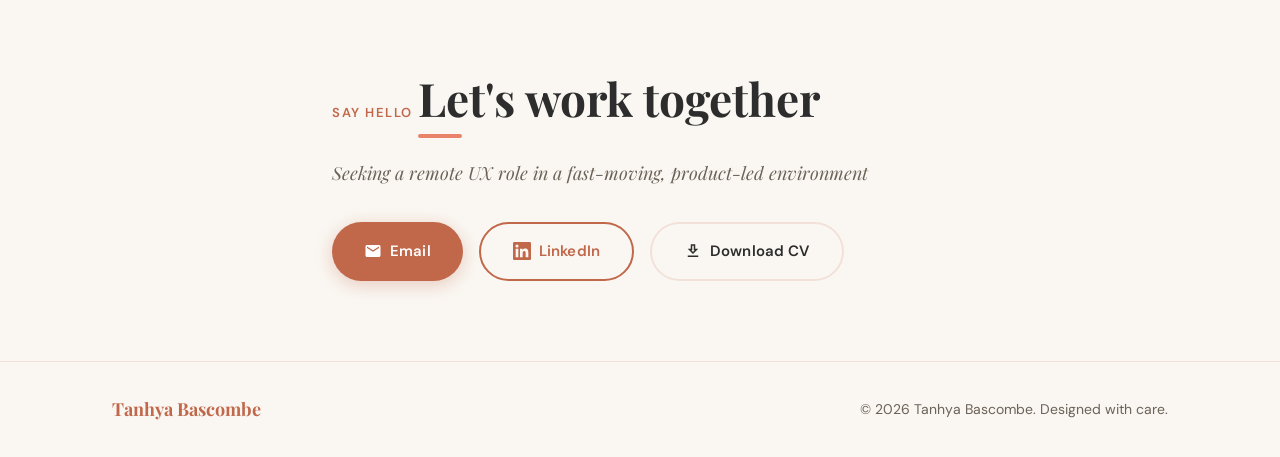
==== commit 2d20d1ac: "added about image gallery to the about page" ====
--- a/about.html
+++ b/about.html
@@ -165,26 +165,21 @@
          PHOTO GRID — three travel photo placeholders
          ===================================================== -->
     <section class="about-pg-photos-section" aria-label="Travel photos">
-      <div class="container about-pg-photos-grid">
-
-        <div class="about-pg-photo-box animate-on-scroll" aria-label="Travel photo coming soon">
-          <span class="about-pg-photo-box-label">Travel photo coming soon</span>
-          <div class="placeholder-circle placeholder-circle--tl" aria-hidden="true"></div>
-          <div class="placeholder-circle placeholder-circle--br" aria-hidden="true"></div>
-        </div>
-
-        <div class="about-pg-photo-box animate-on-scroll" aria-label="Travel photo coming soon">
-          <span class="about-pg-photo-box-label">Travel photo coming soon</span>
-          <div class="placeholder-circle placeholder-circle--tl" aria-hidden="true"></div>
-          <div class="placeholder-circle placeholder-circle--br" aria-hidden="true"></div>
-        </div>
-
-        <div class="about-pg-photo-box animate-on-scroll" aria-label="Travel photo coming soon">
-          <span class="about-pg-photo-box-label">Travel photo coming soon</span>
-          <div class="placeholder-circle placeholder-circle--tl" aria-hidden="true"></div>
-          <div class="placeholder-circle placeholder-circle--br" aria-hidden="true"></div>
-        </div>
-
+      <div class="container">
+        <div class="about-pg-masonry">
+          <img src="images/about-photo-1.png"  alt="Tanhya travel photo 1"  class="about-pg-masonry-img" />
+          <img src="images/about-photo-2.png"  alt="Tanhya travel photo 2"  class="about-pg-masonry-img" />
+          <img src="images/about-photo-3.png"  alt="Tanhya travel photo 3"  class="about-pg-masonry-img" />
+          <img src="images/about-photo-4.png"  alt="Tanhya travel photo 4"  class="about-pg-masonry-img" />
+          <img src="images/about-photo-5.png"  alt="Tanhya travel photo 5"  class="about-pg-masonry-img" />
+          <img src="images/about-photo-6.png"  alt="Tanhya travel photo 6"  class="about-pg-masonry-img" />
+          <img src="images/about-photo-7.png"  alt="Tanhya travel photo 7"  class="about-pg-masonry-img" />
+          <img src="images/about-photo-8.png"  alt="Tanhya travel photo 8"  class="about-pg-masonry-img" />
+          <img src="images/about-photo-9.png"  alt="Tanhya travel photo 9"  class="about-pg-masonry-img" />
+          <img src="images/about-photo-10.png" alt="Tanhya travel photo 10" class="about-pg-masonry-img" />
+          <img src="images/about-photo-11.png" alt="Tanhya travel photo 11" class="about-pg-masonry-img" />
+          <img src="images/about-photo-12.png" alt="Tanhya travel photo 12" class="about-pg-masonry-img" />
+        </div>
       </div>
     </section>
 
--- a/style.css
+++ b/style.css
@@ -264,7 +264,7 @@
 .nav-wrapper {
   position: sticky;
   top: 0;
-  z-index: 200;
+  z-index: 1000;
   background-color: var(--color-bg);
   border-bottom: 1px solid transparent;
   transition:
@@ -1243,33 +1243,25 @@
   padding-block: var(--space-xl);
 }
 
-.about-pg-photos-grid {
+.about-pg-masonry {
   display: grid;
   grid-template-columns: repeat(3, 1fr);
-  gap: var(--space-md);
-}
-
-.about-pg-photo-box {
-  aspect-ratio: 4 / 3;
-  border-radius: var(--radius-md);
-  background: linear-gradient(135deg, #c1674a 0%, #e8836a 55%, #f0a882 100%);
-  display: flex;
-  align-items: center;
-  justify-content: center;
-  position: relative;
-  overflow: hidden;
-}
-
-.about-pg-photo-box-label {
-  font-size: 0.8125rem;
-  font-weight: 600;
-  letter-spacing: 0.06em;
-  text-transform: uppercase;
-  color: rgba(255, 255, 255, 0.8);
-  text-align: center;
-  position: relative;
-  z-index: 1;
-  padding: var(--space-sm);
+  grid-auto-rows: 10px;
+  gap: 8px;
+  align-items: start;
+}
+
+.about-pg-masonry-img {
+  width: 100%;
+  display: block;
+  object-fit: cover;
+  border-radius: 8px;
+  transition: transform 0.3s ease, box-shadow 0.3s ease;
+}
+
+.about-pg-masonry-img:hover {
+  transform: scale(1.02);
+  box-shadow: 0 8px 24px rgba(45, 45, 45, 0.18);
 }
 
 /* --- Quote --- */
@@ -1381,7 +1373,7 @@
     grid-template-columns: 1fr;
   }
 
-  .about-pg-photos-grid {
+  .about-pg-masonry {
     grid-template-columns: repeat(2, 1fr);
   }
 
@@ -1401,7 +1393,7 @@
     font-size: 5rem;
   }
 
-  .about-pg-photos-grid {
+  .about-pg-masonry {
     grid-template-columns: 1fr;
   }
 
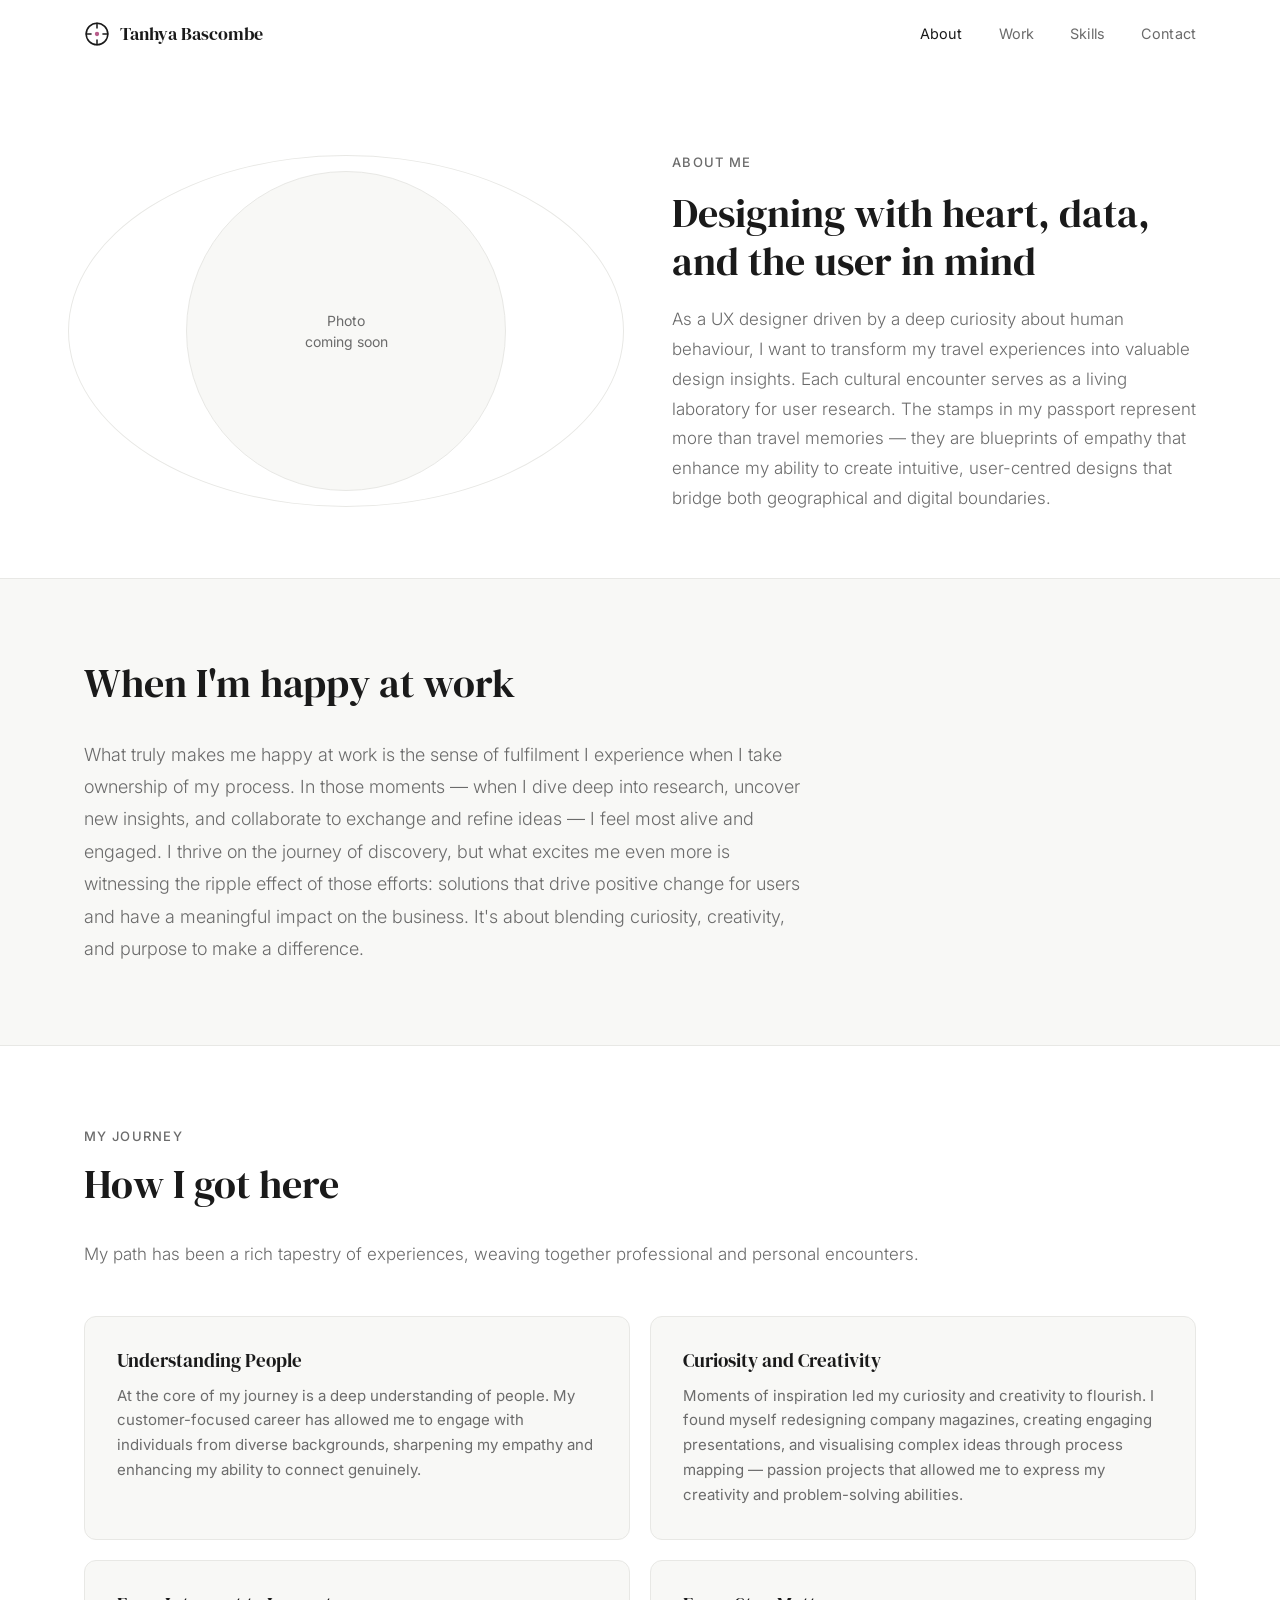
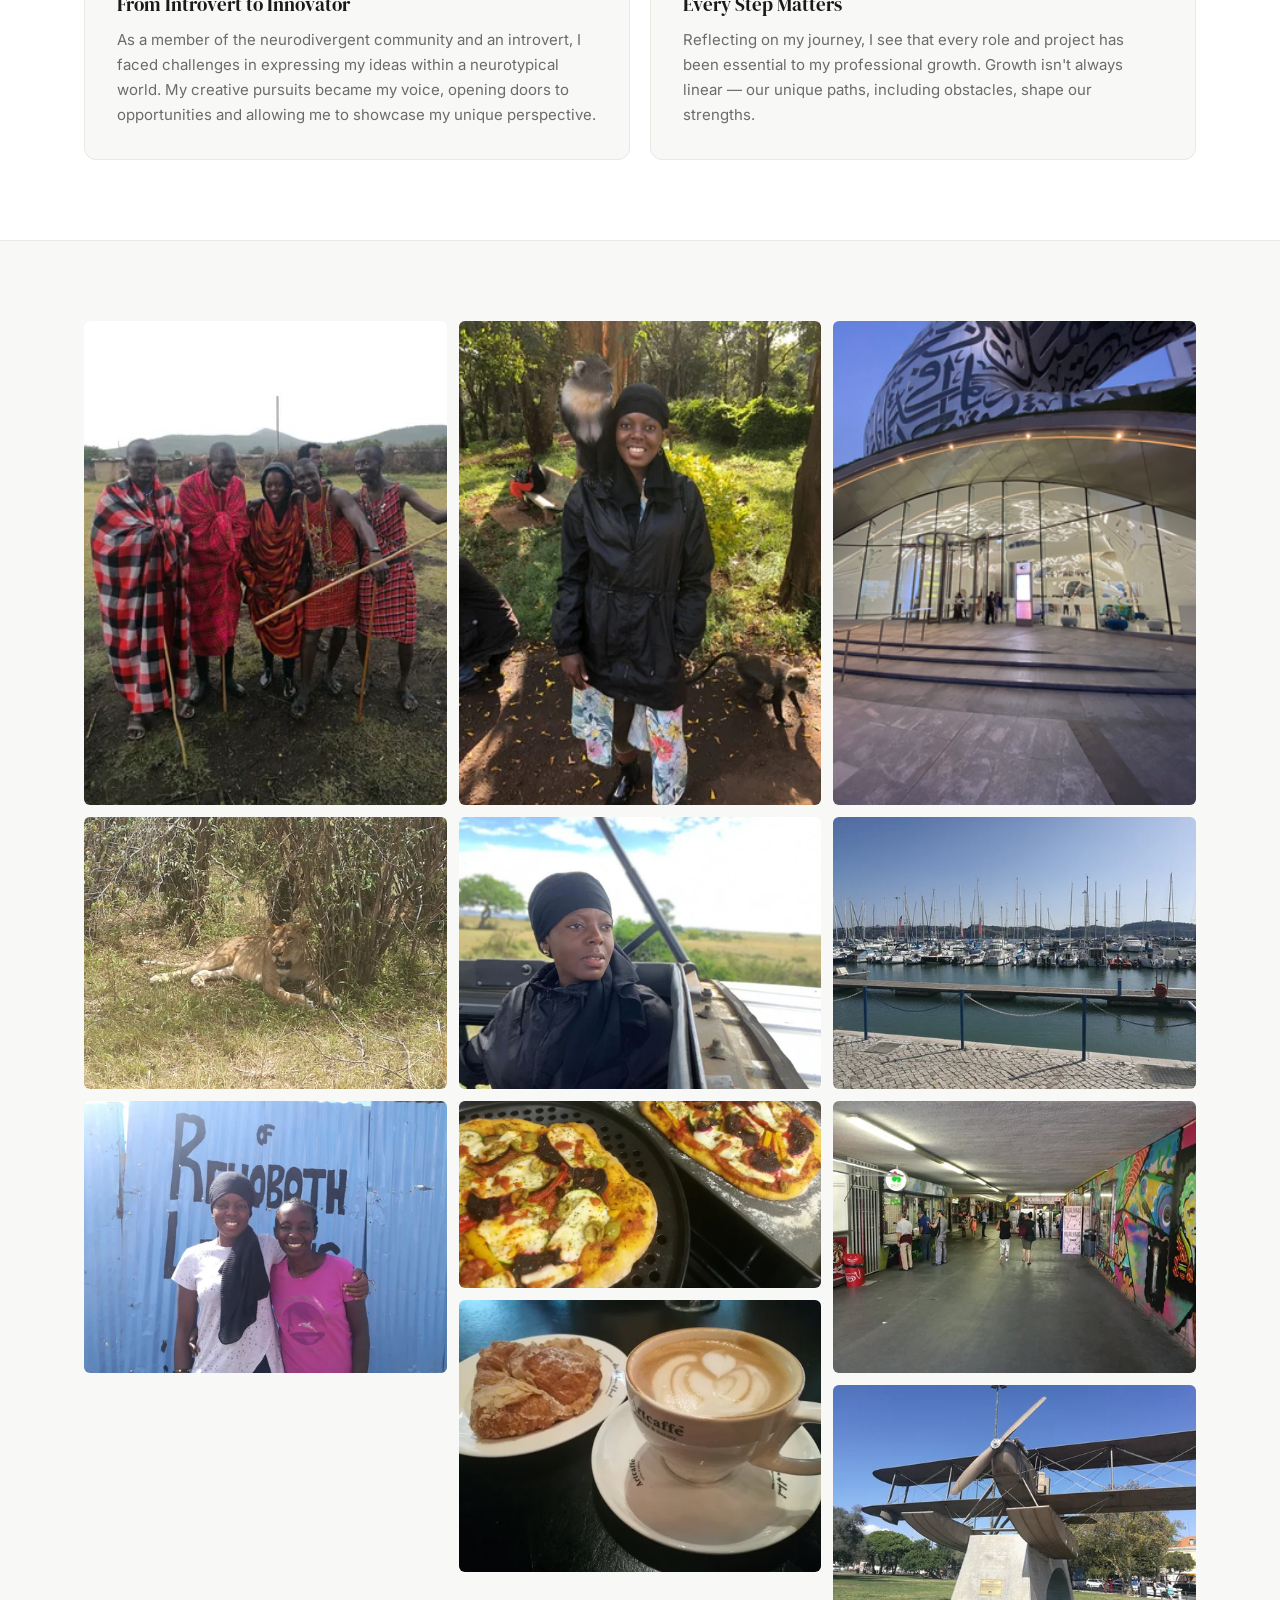
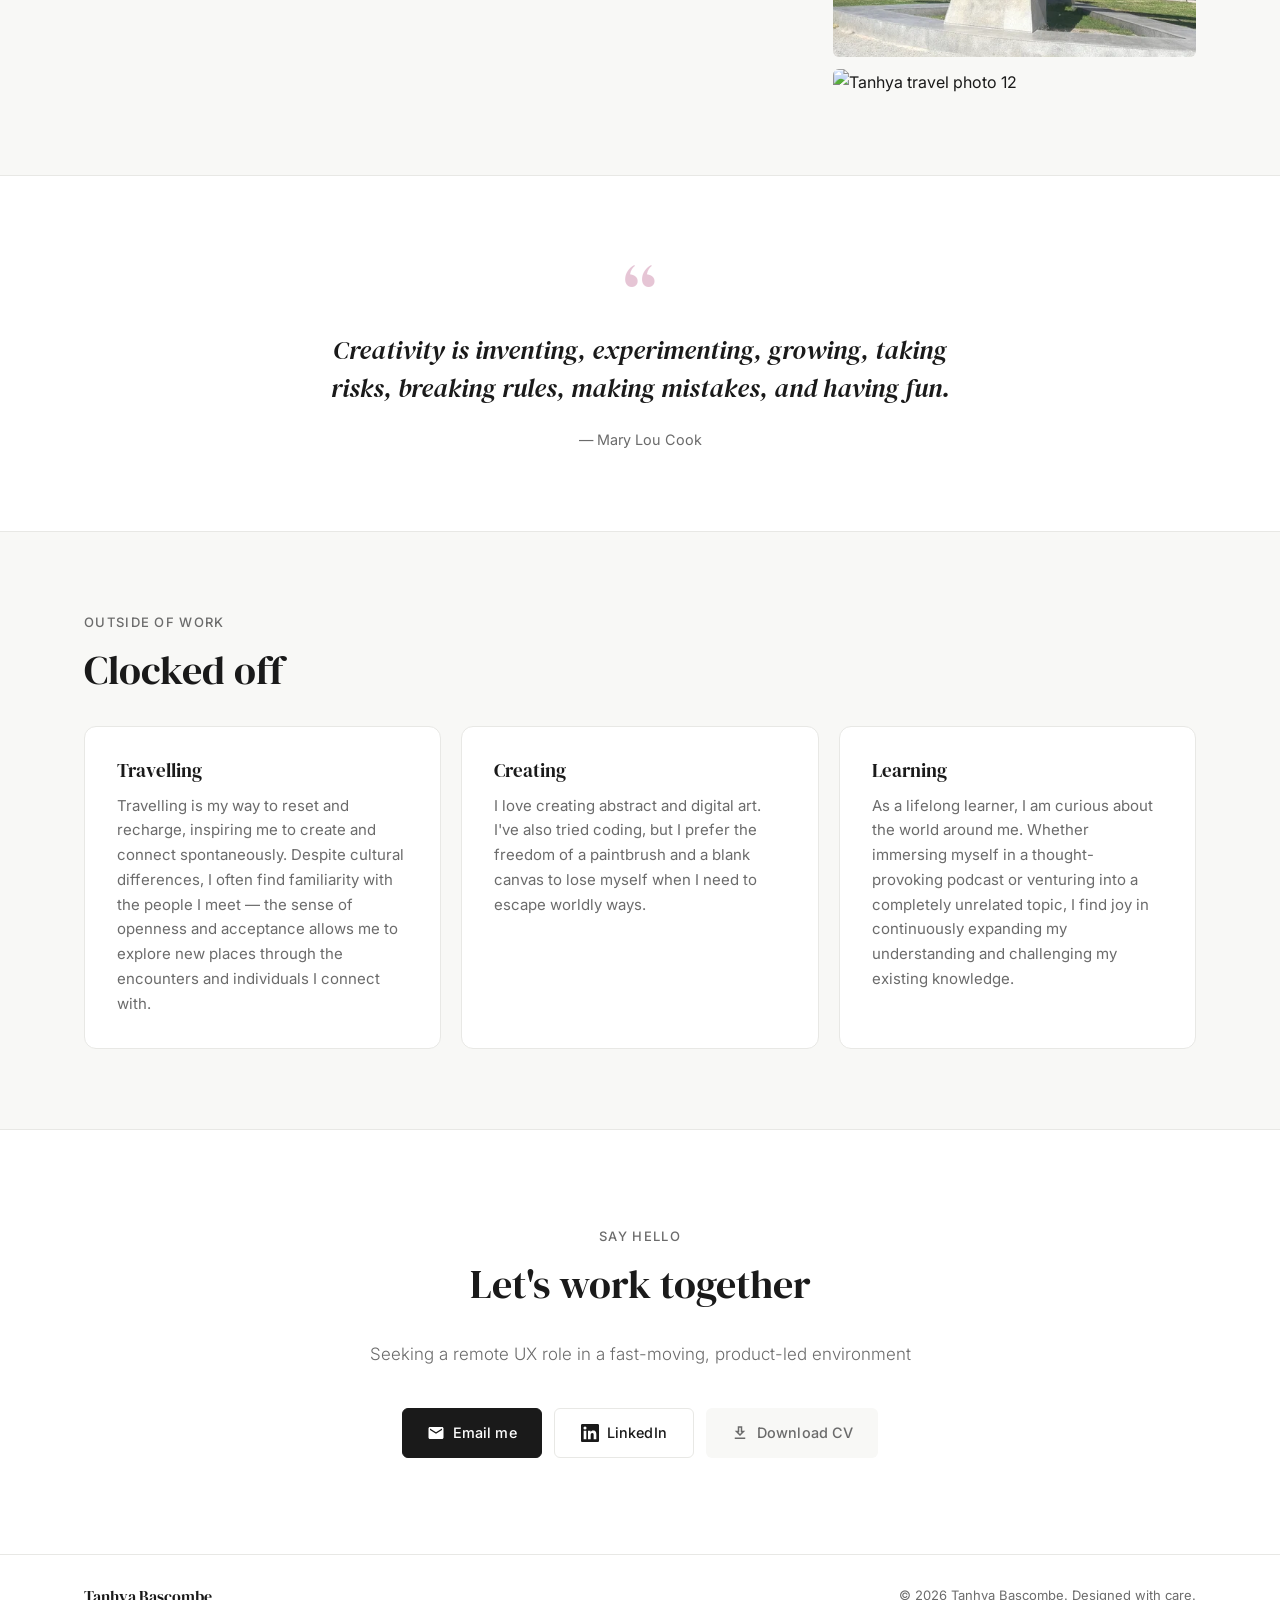
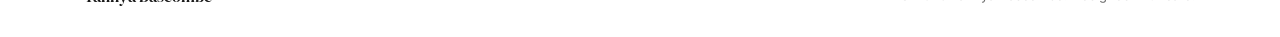
==== commit 6da5dc47: "complete portfolio redesign with new design system" ====
--- a/about.html
+++ b/about.html
@@ -5,11 +5,11 @@
   <meta name="viewport" content="width=device-width, initial-scale=1.0" />
   <title>About — Tanhya Bascombe</title>
 
-  <!-- Google Fonts: Playfair Display (headings) + DM Sans (body) -->
+  <!-- Fonts: DM Serif Display + Inter -->
   <link rel="preconnect" href="https://fonts.googleapis.com" />
   <link rel="preconnect" href="https://fonts.gstatic.com" crossorigin />
   <link
-    href="https://fonts.googleapis.com/css2?family=Playfair+Display:ital,wght@0,400;0,600;0,700;1,400&family=DM+Sans:ital,opsz,wght@0,9..40,300;0,9..40,400;0,9..40,500;0,9..40,600;1,9..40,400&display=swap"
+    href="https://fonts.googleapis.com/css2?family=DM+Serif+Display:ital@0;1&family=Inter:wght@300;400;500&display=swap"
     rel="stylesheet"
   />
 
@@ -24,7 +24,17 @@
     <nav class="nav-inner" aria-label="Main navigation">
 
       <a href="index.html" class="nav-logo" aria-label="Tanhya Bascombe — back to portfolio">
-        Tanhya&nbsp;<span class="nav-logo-surname">Bascombe</span><span class="nav-logo-dot" aria-hidden="true">.</span>
+        <svg class="logo-mark" viewBox="0 0 24 24" width="26" height="26" aria-hidden="true" focusable="false">
+          <g class="logo-spinner">
+            <circle cx="12" cy="12" r="10" fill="none" stroke="currentColor" stroke-width="1.4"/>
+            <line x1="12" y1="2"    x2="12" y2="6.5"  stroke="currentColor" stroke-width="1.4" stroke-linecap="round"/>
+            <line x1="12" y1="17.5" x2="12" y2="22"   stroke="currentColor" stroke-width="1.4" stroke-linecap="round"/>
+            <line x1="2"    y1="12" x2="6.5"  y2="12" stroke="currentColor" stroke-width="1.4" stroke-linecap="round"/>
+            <line x1="17.5" y1="12" x2="22"   y2="12" stroke="currentColor" stroke-width="1.4" stroke-linecap="round"/>
+          </g>
+          <circle class="logo-dot" cx="12" cy="12" r="2" fill="#b85c8a"/>
+        </svg>
+        <span class="logo-text">Tanhya Bascombe</span>
       </a>
 
       <button
@@ -41,7 +51,7 @@
 
       <ul class="nav-links" id="nav-links" role="list">
         <li><a href="about.html" aria-current="page">About</a></li>
-        <li><a href="index.html#projects">Work</a></li>
+        <li><a href="index.html#work">Work</a></li>
         <li><a href="index.html#skills">Skills</a></li>
         <li><a href="index.html#contact">Contact</a></li>
       </ul>
@@ -57,18 +67,18 @@
     <section class="about-pg-hero" aria-label="About Tanhya">
       <div class="container about-pg-hero-container">
 
-        <!-- LEFT: circular photo placeholder -->
+        <!-- LEFT: photo placeholder -->
         <div class="about-pg-photo-wrap animate-on-scroll" aria-hidden="true">
           <div class="about-pg-photo-circle">
             <span>Photo<br />coming soon</span>
           </div>
-          <div class="about-pg-photo-ring" aria-hidden="true"></div>
-        </div>
-
-        <!-- RIGHT: text content -->
+          <div class="about-pg-photo-ring"></div>
+        </div>
+
+        <!-- RIGHT: text -->
         <div class="about-pg-hero-text animate-on-scroll">
           <span class="hero-label">About Me</span>
-          <h1 class="hero-heading">
+          <h1 class="section-heading" style="margin-bottom: 20px;">
             Designing with heart, data, and the user in mind
           </h1>
           <p class="about-body">
@@ -85,7 +95,7 @@
 
 
     <!-- =====================================================
-         WHEN I'M HAPPY AT WORK — full-width terracotta band
+         WHEN I'M HAPPY AT WORK
          ===================================================== -->
     <section class="about-pg-happy-section" aria-labelledby="happy-heading">
       <div class="container">
@@ -104,7 +114,7 @@
 
 
     <!-- =====================================================
-         HOW I GOT HERE — intro + 2×2 card grid
+         HOW I GOT HERE — 2×2 card grid
          ===================================================== -->
     <section class="about-pg-how-section" aria-labelledby="how-heading">
       <div class="container">
@@ -162,7 +172,7 @@
 
 
     <!-- =====================================================
-         PHOTO GRID — three travel photo placeholders
+         TRAVEL PHOTO GALLERY
          ===================================================== -->
     <section class="about-pg-photos-section" aria-label="Travel photos">
       <div class="container">
@@ -185,7 +195,7 @@
 
 
     <!-- =====================================================
-         QUOTE — full-width, centred
+         QUOTE
          ===================================================== -->
     <section class="about-pg-quote-section" aria-label="Inspirational quote">
       <div class="container">
@@ -202,7 +212,7 @@
 
 
     <!-- =====================================================
-         CLOCKED OFF — three cards side by side
+         CLOCKED OFF
          ===================================================== -->
     <section class="about-pg-clocked-section" aria-labelledby="clocked-heading">
       <div class="container">
@@ -249,7 +259,7 @@
     <!-- =====================================================
          CONTACT
          ===================================================== -->
-    <section class="section contact-section" id="contact" aria-labelledby="contact-heading">
+    <section class="contact-section" id="contact" aria-labelledby="contact-heading">
       <div class="container contact-container">
 
         <p class="section-eyebrow animate-on-scroll">Say hello</p>
@@ -261,21 +271,33 @@
 
         <div class="contact-links animate-on-scroll" aria-label="Contact options">
 
-          <a href="mailto:hello@tanhyabascombe.com" class="btn btn-primary contact-btn" aria-label="Send Tanhya an email">
+          <a href="mailto:tanhya.bascombe@gmail.com" class="btn btn-primary contact-btn" aria-label="Send Tanhya an email">
             <svg xmlns="http://www.w3.org/2000/svg" viewBox="0 0 24 24" width="18" height="18" aria-hidden="true" focusable="false">
               <path d="M20 4H4C2.9 4 2.01 4.9 2.01 6L2 18c0 1.1.9 2 2 2h16c1.1 0 2-.9 2-2V6c0-1.1-.9-2-2-2zm0 4l-8 5-8-5V6l8 5 8-5v2z"/>
             </svg>
-            Email
+            Email me
           </a>
 
-          <a href="#" class="btn btn-outline contact-btn" aria-label="Visit Tanhya's LinkedIn profile" rel="noopener noreferrer" target="_blank">
+          <a
+            href="https://www.linkedin.com/in/tbascombe"
+            class="btn btn-outline contact-btn"
+            aria-label="Visit Tanhya's LinkedIn profile"
+            rel="noopener noreferrer"
+            target="_blank"
+          >
             <svg xmlns="http://www.w3.org/2000/svg" viewBox="0 0 24 24" width="18" height="18" aria-hidden="true" focusable="false">
               <path d="M20.447 20.452h-3.554v-5.569c0-1.328-.027-3.037-1.852-3.037-1.853 0-2.136 1.445-2.136 2.939v5.667H9.351V9h3.414v1.561h.046c.477-.9 1.637-1.85 3.37-1.85 3.601 0 4.267 2.37 4.267 5.455v6.286zM5.337 7.433a2.062 2.062 0 01-2.063-2.065 2.064 2.064 0 112.063 2.065zm1.782 13.019H3.555V9h3.564v11.452zM22.225 0H1.771C.792 0 0 .774 0 1.729v20.542C0 23.227.792 24 1.771 24h20.451C23.2 24 24 23.227 24 22.271V1.729C24 .774 23.2 0 22.222 0h.003z"/>
             </svg>
             LinkedIn
           </a>
 
-          <a href="Tanhya_Bascombe_CV.pdf" class="btn btn-ghost contact-btn" aria-label="Download Tanhya Bascombe's CV" target="_blank" rel="noopener noreferrer">
+          <a
+            href="images/Tanhya_Bascombe_CV.pdf"
+            class="btn btn-ghost contact-btn"
+            aria-label="Download Tanhya Bascombe's CV"
+            target="_blank"
+            rel="noopener noreferrer"
+          >
             <svg xmlns="http://www.w3.org/2000/svg" viewBox="0 0 24 24" width="18" height="18" aria-hidden="true" focusable="false">
               <path d="M19 9h-4V3H9v6H5l7 7 7-7zm-8 2V5h2v6h1.17L12 13.17 9.83 11H11zm-6 7h14v2H5z"/>
             </svg>
@@ -288,7 +310,6 @@
     </section>
 
   </main>
-
 
   <!-- =====================================================
        FOOTER
--- a/style.css
+++ b/style.css
@@ -1,57 +1,47 @@
 /* ============================================================
-   Tanhya Bascombe — UX Designer Portfolio
-   Stylesheet v2
+   Tanhya Bascombe — Portfolio v3
+   style.css — shared design system
    ============================================================ */
 
-
-/* ----------------------------------------------------------
-   1. CSS Custom Properties (Design Tokens)
-      All colours, fonts, spacing, and radii live here so you
-      can easily reskin the whole site by editing this block.
-   ---------------------------------------------------------- */
+/* ==== 1. DESIGN TOKENS ==== */
 :root {
-  /* --- Colours --- */
-  --color-bg:         #faf7f2;   /* warm cream — main background          */
-  --color-bg-alt:     #f0ebe3;   /* slightly darker cream — alt sections  */
-  --color-text:       #2d2d2d;   /* dark charcoal — body text             */
-  --color-text-muted: #6b6258;   /* softer tone — secondary text          */
-  --color-accent:     #c1674a;   /* terracotta — primary accent           */
-  --color-accent-2:   #e8836a;   /* warm coral — hover / secondary accent */
-  --color-accent-pale:#fdf0eb;   /* very pale terracotta — badge bg       */
-  --color-white:      #ffffff;
-  --color-border:     rgba(193, 103, 74, 0.15);
-
-  /* --- Fonts --- */
-  --font-heading: 'Playfair Display', Georgia, serif;
-  --font-body:    'DM Sans', system-ui, sans-serif;
-
-  /* --- Spacing scale --- */
-  --space-xs:  0.5rem;    /*  8px */
-  --space-sm:  1rem;      /* 16px */
-  --space-md:  2rem;      /* 32px */
-  --space-lg:  4rem;      /* 64px */
-  --space-xl:  6rem;      /* 96px */
-  --space-2xl: 8rem;      /* 128px */
-
-  /* --- Radii --- */
-  --radius-sm:   8px;
-  --radius-md:   16px;
-  --radius-lg:   24px;
-  --radius-pill: 999px;
-
-  /* --- Transitions --- */
-  --ease-fast: 150ms ease;
-  --ease-base: 280ms ease;
-  --ease-slow: 500ms ease;
-
-  /* --- Nav height (used for scroll-margin offset) --- */
-  --nav-height: 70px;
-}
-
-
-/* ----------------------------------------------------------
-   2. Reset & Base
-   ---------------------------------------------------------- */
+  /* Backgrounds */
+  --bg:           #ffffff;
+  --bg-alt:       #f8f8f6;
+  --bg-dark:      #111111;
+
+  /* Text */
+  --text:         #1a1a1a;
+  --text-muted:   #6b6b6b;
+  --text-on-dark: #f5f5f3;
+
+  /* Borders */
+  --border:       #e8e8e5;
+
+  /* Accent colours */
+  --pink:         #b85c8a;
+  --green:        #3d8c6a;
+  --blue:         #4a6db8;
+  --pink-light:   rgba(184, 92, 138, 0.09);
+  --green-light:  rgba(61, 140, 106, 0.09);
+  --blue-light:   rgba(74, 109, 184, 0.09);
+
+  /* Typography */
+  --font-heading: 'DM Serif Display', Georgia, serif;
+  --font-body:    'Inter', system-ui, -apple-system, sans-serif;
+
+  /* Layout */
+  --container:    1160px;
+  --nav-height:   68px;
+  --radius:       6px;
+  --radius-lg:    12px;
+
+  /* Transitions */
+  --ease: cubic-bezier(0.25, 0.46, 0.45, 0.94);
+}
+
+
+/* ==== 2. RESET & BASE ==== */
 *, *::before, *::after {
   box-sizing: border-box;
   margin: 0;
@@ -60,24 +50,22 @@
 
 html {
   scroll-behavior: smooth;
-  font-size: 16px;
-  -webkit-text-size-adjust: 100%;
 }
 
 body {
   font-family: var(--font-body);
-  font-size: 1.0625rem;  /* 17px */
-  line-height: 1.75;
-  color: var(--color-text);
-  background-color: var(--color-bg);
+  font-weight: 400;
+  font-size: 16px;
+  line-height: 1.65;
+  color: var(--text);
+  background: var(--bg);
   -webkit-font-smoothing: antialiased;
-  overflow-x: hidden;
-}
-
-img {
+  -moz-osx-font-smoothing: grayscale;
+}
+
+img, video {
   display: block;
   max-width: 100%;
-  height: auto;
 }
 
 a {
@@ -85,7 +73,7 @@
   text-decoration: none;
 }
 
-ul {
+ul, ol {
   list-style: none;
 }
 
@@ -96,1308 +84,1105 @@
   background: none;
 }
 
-/* Ensure sections account for sticky nav when scrolled to */
+h1, h2, h3, h4, h5, h6 {
+  font-family: var(--font-heading);
+  font-weight: 400;
+  line-height: 1.2;
+}
+
+
+/* ==== 3. LAYOUT ==== */
+.container {
+  width: 100%;
+  max-width: var(--container);
+  margin-inline: auto;
+  padding-inline: 24px;
+}
+
+
+/* ==== 4. BUTTONS ==== */
+.btn {
+  display: inline-flex;
+  align-items: center;
+  gap: 8px;
+  padding: 12px 24px;
+  font-family: var(--font-body);
+  font-size: 0.9rem;
+  font-weight: 500;
+  letter-spacing: 0.01em;
+  border-radius: var(--radius);
+  border: 1.5px solid transparent;
+  transition: background 0.22s var(--ease),
+              color 0.22s var(--ease),
+              border-color 0.22s var(--ease),
+              transform 0.15s var(--ease),
+              box-shadow 0.22s var(--ease);
+  white-space: nowrap;
+  cursor: pointer;
+  text-decoration: none;
+}
+
+.btn:hover { transform: translateY(-1px); }
+.btn:active { transform: translateY(0); }
+
+/* Dark filled button */
+.btn-primary {
+  background: var(--text);
+  color: var(--bg);
+  border-color: var(--text);
+}
+.btn-primary:hover {
+  background: #333;
+  border-color: #333;
+}
+
+/* Outline button */
+.btn-outline {
+  background: transparent;
+  color: var(--text);
+  border-color: var(--border);
+}
+.btn-outline:hover { border-color: var(--text); }
+
+/* Ghost / subtle button */
+.btn-ghost {
+  background: var(--bg-alt);
+  color: var(--text-muted);
+  border-color: transparent;
+}
+.btn-ghost:hover {
+  background: var(--border);
+  color: var(--text);
+}
+
+/* SVG icons inside buttons pick up the button text colour */
+.btn svg path,
+.btn svg polygon,
+.btn svg rect,
+.btn svg circle,
+.btn svg line {
+  fill: currentColor;
+}
+
+
+/* ==== 5. NAVIGATION ==== */
+.nav-wrapper {
+  position: fixed;
+  top: 0;
+  left: 0;
+  right: 0;
+  z-index: 100;
+  height: var(--nav-height);
+  background: rgba(255, 255, 255, 0.96);
+  border-bottom: 1px solid transparent;
+  transition: border-color 0.3s, box-shadow 0.3s;
+  backdrop-filter: blur(8px);
+  -webkit-backdrop-filter: blur(8px);
+}
+
+.nav-wrapper.scrolled {
+  border-bottom-color: var(--border);
+  box-shadow: 0 1px 12px rgba(0, 0, 0, 0.05);
+}
+
+.nav-inner {
+  display: flex;
+  align-items: center;
+  justify-content: space-between;
+  height: 100%;
+  max-width: var(--container);
+  margin-inline: auto;
+  padding-inline: 24px;
+}
+
+/* Logo: SVG mark + text */
+.nav-logo {
+  display: flex;
+  align-items: center;
+  gap: 10px;
+  text-decoration: none;
+  color: var(--text);
+}
+
+.logo-mark {
+  flex-shrink: 0;
+  color: var(--text);
+  overflow: visible;
+}
+
+/* Compass idle spin: one full rotation at 12 s, then holds */
+.logo-spinner {
+  transform-origin: 12px 12px;
+  animation: compass-idle 12s linear infinite;
+}
+
+@keyframes compass-idle {
+  0%     { transform: rotate(0deg); }
+  8.33%  { transform: rotate(360deg); }
+  100%   { transform: rotate(360deg); }
+}
+
+.logo-text {
+  font-family: var(--font-heading);
+  font-size: 1.125rem;
+  font-weight: 400;
+  color: var(--text);
+}
+
+/* Desktop nav links */
+.nav-links {
+  display: flex;
+  align-items: center;
+  gap: 36px;
+  list-style: none;
+}
+
+.nav-links a {
+  font-size: 0.9rem;
+  font-weight: 400;
+  color: var(--text-muted);
+  text-decoration: none;
+  letter-spacing: 0.01em;
+  transition: color 0.2s;
+}
+
+.nav-links a:hover,
+.nav-links a[aria-current="page"] {
+  color: var(--text);
+}
+
+/* Hamburger — mobile only */
+.hamburger {
+  display: none;
+  flex-direction: column;
+  justify-content: center;
+  align-items: flex-end;
+  gap: 5px;
+  width: 36px;
+  height: 36px;
+  cursor: pointer;
+  background: none;
+  border: none;
+  padding: 0;
+}
+
+.bar {
+  display: block;
+  height: 1.5px;
+  background: var(--text);
+  border-radius: 2px;
+  transition: width 0.25s, transform 0.25s, opacity 0.25s;
+}
+.bar:nth-child(1) { width: 24px; }
+.bar:nth-child(2) { width: 18px; }
+.bar:nth-child(3) { width: 24px; }
+
+.hamburger.is-open .bar:nth-child(1) {
+  width: 24px;
+  transform: translateY(6.5px) rotate(45deg);
+}
+.hamburger.is-open .bar:nth-child(2) {
+  opacity: 0;
+  transform: scaleX(0);
+}
+.hamburger.is-open .bar:nth-child(3) {
+  width: 24px;
+  transform: translateY(-6.5px) rotate(-45deg);
+}
+
+/* Scroll offset for sticky nav */
 section[id] {
-  scroll-margin-top: calc(var(--nav-height) + 8px);
-}
-
-
-/* ----------------------------------------------------------
-   3. Container — max-width wrapper used in every section
-   ---------------------------------------------------------- */
-.container {
-  width: min(100%, 1120px);
-  margin-inline: auto;
-  padding-inline: var(--space-md);
-}
-
-
-/* ----------------------------------------------------------
-   4. Scroll-triggered animations
-      Elements start invisible (via CSS), JS adds .is-visible
-      when they enter the viewport via IntersectionObserver.
-   ---------------------------------------------------------- */
+  scroll-margin-top: var(--nav-height);
+}
+
+
+/* ==== 6. SCROLL ANIMATIONS ==== */
 .animate-on-scroll {
   opacity: 0;
-  transform: translateY(32px);
-  transition:
-    opacity  0.65s ease,
-    transform 0.65s ease;
-}
-
+  transform: translateY(22px);
+  transition: opacity 0.6s var(--ease), transform 0.6s var(--ease);
+}
 .animate-on-scroll.is-visible {
   opacity: 1;
   transform: translateY(0);
 }
 
-/* Stagger hero text and photo */
-.hero-text.animate-on-scroll    { transition-delay: 0.05s; }
-.hero-photo-wrap.animate-on-scroll { transition-delay: 0.2s; }
-
-/* Stagger the stat items */
-.stats-row .stat:nth-child(1) { transition-delay: 0.1s; }
-.stats-row .stat:nth-child(2) { transition-delay: 0.2s; }
-.stats-row .stat:nth-child(3) { transition-delay: 0.3s; }
-
-/* Stagger project rows slightly */
-.project-row:nth-child(2).animate-on-scroll { transition-delay: 0.05s; }
-.project-row:nth-child(3).animate-on-scroll { transition-delay: 0.1s;  }
-
-
-/* ----------------------------------------------------------
-   5. Reusable Buttons
-   ---------------------------------------------------------- */
-.btn {
-  display: inline-flex;
-  align-items: center;
-  gap: 0.5rem;
-  padding: 0.8rem 1.875rem;
-  border-radius: var(--radius-pill);
+/* Page-load sequential fade-in (applied via JS) */
+.load-in {
+  opacity: 0;
+  transform: translateY(18px);
+  animation: load-in-anim 0.7s var(--ease) forwards;
+}
+@keyframes load-in-anim {
+  to { opacity: 1; transform: translateY(0); }
+}
+
+
+/* ==== 7. TYPOGRAPHY UTILITIES ==== */
+.section-eyebrow {
+  display: block;
   font-family: var(--font-body);
-  font-size: 0.9375rem;
-  font-weight: 600;
-  letter-spacing: 0.01em;
-  transition:
-    background-color var(--ease-fast),
-    color            var(--ease-fast),
-    box-shadow       var(--ease-fast),
-    transform        var(--ease-fast);
-  white-space: nowrap;
-}
-
-.btn svg {
-  fill: currentColor;
-  flex-shrink: 0;
-}
-
-.btn:focus-visible {
-  outline: 3px solid var(--color-accent);
-  outline-offset: 3px;
-}
-
-/* Solid terracotta fill */
-.btn-primary {
-  background-color: var(--color-accent);
-  color: var(--color-white);
-  box-shadow: 0 4px 18px rgba(193, 103, 74, 0.3);
-}
-
-.btn-primary:hover {
-  background-color: var(--color-accent-2);
-  transform: translateY(-2px);
-  box-shadow: 0 6px 24px rgba(232, 131, 106, 0.38);
-}
-
-.btn-primary:active {
-  transform: translateY(0);
-}
-
-/* Outlined */
-.btn-outline {
-  background-color: transparent;
-  color: var(--color-accent);
-  border: 2px solid var(--color-accent);
-}
-
-.btn-outline:hover {
-  background-color: var(--color-accent);
-  color: var(--color-white);
-  transform: translateY(-2px);
-}
-
-/* Ghost — subtle with a muted border */
-.btn-ghost {
-  background-color: transparent;
-  color: var(--color-text);
-  border: 2px solid var(--color-border);
-}
-
-.btn-ghost:hover {
-  border-color: var(--color-accent);
-  color: var(--color-accent);
-  transform: translateY(-2px);
-}
-
-
-/* ----------------------------------------------------------
-   6. Section typography helpers
-   ---------------------------------------------------------- */
-
-/* Small uppercase label above a heading */
-.section-eyebrow {
-  display: inline-block;
   font-size: 0.8125rem;
-  font-weight: 600;
-  letter-spacing: 0.12em;
+  font-weight: 500;
+  letter-spacing: 0.1em;
   text-transform: uppercase;
-  color: var(--color-accent);
-  margin-bottom: 0.6rem;
-}
-
-/* Section headings (h2) */
+  color: var(--text-muted);
+  margin-bottom: 12px;
+}
+
 .section-heading {
   font-family: var(--font-heading);
-  font-size: clamp(2rem, 4.5vw, 2.875rem);
-  font-weight: 700;
-  line-height: 1.15;
-  color: var(--color-text);
-  margin-bottom: var(--space-md);
-  position: relative;
-  display: inline-block;
-}
-
-/* Decorative underline accent below every section heading */
-.section-heading::after {
-  content: '';
-  display: block;
-  width: 44px;
-  height: 4px;
-  background-color: var(--color-accent-2);
-  border-radius: var(--radius-pill);
-  margin-top: 0.6rem;
-}
-
-
-/* ----------------------------------------------------------
-   7. Navigation
-   ---------------------------------------------------------- */
-.nav-wrapper {
-  position: sticky;
-  top: 0;
-  z-index: 1000;
-  background-color: var(--color-bg);
-  border-bottom: 1px solid transparent;
-  transition:
-    box-shadow     var(--ease-base),
-    border-color   var(--ease-base);
-}
-
-/* JS adds .scrolled once user scrolls past ~10px */
-.nav-wrapper.scrolled {
-  box-shadow: 0 2px 24px rgba(45, 45, 45, 0.09);
-  border-color: var(--color-border);
-}
-
-.nav-inner {
-  display: flex;
-  align-items: center;
-  justify-content: space-between;
-  height: var(--nav-height);
-  width: min(100%, 1120px);
-  margin-inline: auto;
-  padding-inline: var(--space-md);
-}
-
-/* Logo */
-.nav-logo {
-  font-family: var(--font-heading);
-  font-size: 1.625rem;
-  font-weight: 700;
-  color: var(--color-text);       /* charcoal name for contrast */
-  letter-spacing: -0.02em;
-  transition: opacity var(--ease-fast);
-  line-height: 1;
-}
-
-.nav-logo:hover {
-  opacity: 0.75;
-}
-
-/* "Bascombe" — terracotta second word */
-.nav-logo-surname {
-  color: var(--color-accent);
-}
-
-/* Terracotta dot — design detail after the full name */
-.nav-logo-dot {
-  color: var(--color-accent);
-  font-size: 2rem;
-  line-height: 0;
-  vertical-align: -0.1em;
-  margin-left: 0.02em;
-}
-
-/* Desktop links */
-.nav-links {
-  display: flex;
-  gap: 2.5rem;
-}
-
-.nav-links a {
-  font-size: 1.0625rem;
-  font-weight: 500;
-  color: var(--color-text);
-  position: relative;
-  padding-bottom: 3px;
-  transition: color var(--ease-fast);
-}
-
-/* Animated underline */
-.nav-links a::after {
-  content: '';
-  position: absolute;
-  bottom: -1px;
-  left: 0;
-  width: 0;
-  height: 2px;
-  background-color: var(--color-accent-2);
-  border-radius: var(--radius-pill);
-  transition: width var(--ease-base);
-}
-
-.nav-links a:hover {
-  color: var(--color-accent);
-}
-
-.nav-links a:hover::after {
-  width: 100%;
-}
-
-/* Hamburger button — hidden on desktop */
-.hamburger {
-  display: none;
-  flex-direction: column;
-  justify-content: space-between;
-  width: 26px;
-  height: 20px;
-  padding: 0;
-  cursor: pointer;
-}
-
-.hamburger .bar {
-  display: block;
-  width: 100%;
-  height: 2.5px;
-  background-color: var(--color-text);
-  border-radius: 2px;
-  transition:
-    transform var(--ease-base),
-    opacity   var(--ease-base);
-}
-
-/* Active / current-page link */
-.nav-links a[aria-current="page"] {
-  color: var(--color-accent);
-}
-
-.nav-links a[aria-current="page"]::after {
-  width: 100%;
-}
-
-/* Animate bars into an × when open */
-.hamburger.is-open .bar:nth-child(1) { transform: translateY(8.75px) rotate(45deg); }
-.hamburger.is-open .bar:nth-child(2) { opacity: 0; transform: scaleX(0); }
-.hamburger.is-open .bar:nth-child(3) { transform: translateY(-8.75px) rotate(-45deg); }
-
-
-/* ----------------------------------------------------------
-   8. Mobile navigation
-   ---------------------------------------------------------- */
-@media (max-width: 720px) {
-  .hamburger {
-    display: flex;
-  }
-
-  /* The list collapses to height 0 by default */
-  .nav-links {
-    position: absolute;
-    top: var(--nav-height);
-    left: 0;
-    right: 0;
-    flex-direction: column;
-    gap: 0;
-    background-color: var(--color-bg);
-    box-shadow: 0 10px 30px rgba(45, 45, 45, 0.1);
-    max-height: 0;
-    overflow: hidden;
-    padding: 0 var(--space-md);
-    transition:
-      max-height 0.4s ease,
-      padding    var(--ease-base);
-  }
-
-  /* JS adds .is-open to expand it */
-  .nav-links.is-open {
-    max-height: 320px;
-    padding: var(--space-sm) var(--space-md) var(--space-md);
-  }
-
-  .nav-links li {
-    padding-block: 0.8rem;
-    border-top: 1px solid var(--color-border);
-  }
-
-  .nav-links li:first-child {
-    border-top: none;
-  }
-
-  /* Hide underline animation on mobile — not needed */
-  .nav-links a::after {
-    display: none;
-  }
-}
-
-
-/* ----------------------------------------------------------
-   9. Hero Section
-   ---------------------------------------------------------- */
+  font-size: clamp(1.75rem, 3.2vw, 2.5rem);
+  font-weight: 400;
+  color: var(--text);
+  margin-bottom: 32px;
+  line-height: 1.2;
+}
+
+
+/* ==== 8. HERO ==== */
+main {
+  padding-top: var(--nav-height);
+}
+
 .hero {
-  background: linear-gradient(150deg, var(--color-bg) 0%, #f5ede1 55%, #ecdcc8 100%);
-  padding-top: var(--space-xl);
-  padding-bottom: 0; /* stats bar handles bottom padding */
-}
-
-/* Two-column layout on desktop */
+  padding: 80px 0 64px;
+}
+
 .hero-container {
   display: grid;
-  grid-template-columns: 1fr 1fr;
-  align-items: center;
-  gap: var(--space-lg);
-  padding-bottom: var(--space-xl);
-}
-
-/* --- Hero text (left column) --- */
+  grid-template-columns: 1fr 420px;
+  gap: 64px;
+  align-items: center;
+}
+
+.hero-text {
+  max-width: 560px;
+}
+
 .hero-label {
   display: inline-block;
+  font-family: var(--font-body);
   font-size: 0.8125rem;
-  font-weight: 600;
-  letter-spacing: 0.14em;
+  font-weight: 500;
+  letter-spacing: 0.1em;
   text-transform: uppercase;
-  color: var(--color-accent);
-  background-color: var(--color-accent-pale);
-  border: 1px solid rgba(193, 103, 74, 0.2);
-  padding: 0.35rem 1rem;
-  border-radius: var(--radius-pill);
-  margin-bottom: var(--space-sm);
+  color: var(--text-muted);
+  margin-bottom: 18px;
 }
 
 .hero-heading {
   font-family: var(--font-heading);
-  font-size: clamp(1.875rem, 3.75vw, 2.75rem);
-  font-weight: 700;
-  line-height: 1.12;
-  letter-spacing: -0.02em;
-  color: var(--color-text);
-  margin-bottom: 1.25rem;
+  font-size: clamp(2.5rem, 4.8vw, 3.875rem);
+  font-weight: 400;
+  line-height: 1.13;
+  color: var(--text);
+  margin-bottom: 20px;
+}
+
+.hero-heading .hero-italic {
+  font-style: italic;
+  color: var(--pink);
 }
 
 .hero-tagline {
-  font-size: 1.125rem;
-  font-style: italic;
-  font-family: var(--font-heading);
-  color: var(--color-text-muted);
-  margin-bottom: var(--space-md);
-  max-width: 420px;
-}
-
-/* Button group */
+  font-size: 1.0625rem;
+  font-weight: 300;
+  color: var(--text-muted);
+  margin-bottom: 36px;
+  line-height: 1.65;
+}
+
 .hero-ctas {
   display: flex;
+  gap: 12px;
   flex-wrap: wrap;
-  gap: 1rem;
-}
-
-/* --- Hero photo (right column) --- */
+}
+
+/* Photo */
 .hero-photo-wrap {
+  position: relative;
   display: flex;
   align-items: center;
   justify-content: center;
-  position: relative;
-}
-
-/* The actual circle */
+}
+
 .hero-photo {
-  width: clamp(200px, 30vw, 340px);
-  height: clamp(200px, 30vw, 340px);
-  border-radius: 50%;
-  border: 3px solid #E8836A;
-  overflow: hidden;
   position: relative;
   z-index: 1;
-  box-shadow: 0 20px 60px rgba(193, 103, 74, 0.18);
-  flex-shrink: 0;
+  width: 360px;
+  height: 360px;
+  border-radius: 50%;
+  overflow: hidden;
+  border: 1px solid var(--border);
 }
 
 .hero-photo img {
   width: 100%;
   height: 100%;
   object-fit: cover;
-  display: block;
-}
-
-/* Decorative ring behind the photo */
+}
+
 .hero-photo-ring {
   position: absolute;
-  width: clamp(220px, 33vw, 370px);
-  height: clamp(220px, 33vw, 370px);
+  inset: -18px;
   border-radius: 50%;
-  border: 2px dashed rgba(193, 103, 74, 0.22);
-  top: 50%;
-  left: 50%;
-  transform: translate(-50%, -50%);
-}
-
-/* --- Stats bar below hero --- */
+  border: 1px solid var(--border);
+  pointer-events: none;
+}
+
+
+/* ==== 9. STATS BAR ==== */
 .hero-stats {
-  /* Warm terracotta-to-coral gradient — carries the hero warmth downward */
-  background: linear-gradient(110deg, #b85c40 0%, #c96b4f 45%, #d97d62 100%);
-  border-top: none;
+  margin-top: 56px;
+  padding: 40px 0;
+  border-top: 1px solid var(--border);
+  border-bottom: 1px solid var(--border);
 }
 
 .stats-row {
   display: flex;
-  align-items: center;
-  justify-content: center;
-  gap: 0;
-  padding-block: calc(var(--space-md) + 0.5rem);
-}
-
+  align-items: stretch;
+}
+
+/* Bordered box stats */
 .stat {
   flex: 1;
   display: flex;
   flex-direction: column;
   align-items: center;
   text-align: center;
-  padding: var(--space-sm) var(--space-md);
-}
+  padding: 24px 28px;
+  border: 1px solid var(--border);
+  background: var(--bg);
+  border-right: none;
+}
+.stat:first-child { border-radius: var(--radius) 0 0 var(--radius); }
+.stat:last-child  { border-radius: 0 var(--radius) var(--radius) 0; border-right: 1px solid var(--border); }
 
 .stat-number {
   font-family: var(--font-heading);
-  font-size: clamp(2.25rem, 4.5vw, 3.25rem); /* larger and more impactful */
-  font-weight: 700;
-  color: var(--color-white);                  /* white pops on the warm bg */
+  font-size: clamp(1.875rem, 3.8vw, 2.75rem);
+  font-weight: 400;
+  color: var(--text);
   line-height: 1;
-  margin-bottom: 0.5rem;
-  letter-spacing: -0.02em;
+  margin-bottom: 8px;
+  letter-spacing: -0.01em;
 }
 
 .stat-label {
-  font-size: 0.9375rem;
-  font-weight: 500;
-  color: rgba(255, 255, 255, 0.92);
-  max-width: 160px;
-  letter-spacing: 0.02em;
-}
-
-/* Vertical dividers between stats */
-.stat-divider {
-  width: 1px;
-  height: 48px;
-  background-color: rgba(255, 255, 255, 0.25); /* subtle on the coloured bg */
-  flex-shrink: 0;
-}
-
-
-/* ----------------------------------------------------------
-   10. Projects Section
-   ---------------------------------------------------------- */
+  font-size: 0.875rem;
+  font-weight: 400;
+  color: var(--text-muted);
+  line-height: 1.4;
+}
+
+/* Stat divider — hidden in new design (kept for compatibility) */
+.stat-divider { display: none; }
+
+
+/* ==== 10. PROJECTS ==== */
 .projects-section {
-  background-color: var(--color-bg);
-  padding-top: var(--space-xl);
-  padding-bottom: var(--space-lg);
-}
-
-/* Each project is a horizontal row */
-.project-row {
+  padding: 96px 0;
+}
+
+/* 2-card grid */
+.project-grid {
   display: grid;
   grid-template-columns: 1fr 1fr;
-  align-items: center;
-  gap: var(--space-lg);
-  padding-block: var(--space-lg);
-  /* Separator line between rows */
-  border-bottom: 1px solid var(--color-border);
-}
-
-.project-row:last-of-type {
-  border-bottom: none;
-}
-
-/* Reversed row: visually swap image to the right */
-.project-row--reversed {
-  direction: rtl; /* flip column order */
-}
-
-/* Reset text direction inside reversed row */
-.project-row--reversed .project-content,
-.project-row--reversed .project-image {
-  direction: ltr;
-}
-
-/* --- Image side --- */
-.project-image {
-  border-radius: var(--radius-md);
+  gap: 24px;
+  margin-bottom: 24px;
+}
+
+.project-card {
+  border: 1px solid var(--border);
+  border-radius: var(--radius-lg);
   overflow: hidden;
-  box-shadow: 0 12px 40px rgba(45, 45, 45, 0.1);
-  /* Enforce a consistent aspect ratio so placeholders and real
-     screenshots both take up the same space */
-  aspect-ratio: 16 / 10;
-}
-
-/* Real screenshot — when you swap in an <img> later */
-.project-image img {
+  background: var(--bg);
+  display: flex;
+  flex-direction: column;
+  transition: box-shadow 0.25s var(--ease), transform 0.25s var(--ease);
+}
+
+.project-card:hover {
+  box-shadow: 0 8px 40px rgba(0, 0, 0, 0.07);
+  transform: translateY(-2px);
+}
+
+.project-card-image {
+  aspect-ratio: 16 / 9;
+  overflow: hidden;
+  background: var(--bg-alt);
+  position: relative;
+  display: flex;
+  align-items: center;
+  justify-content: center;
+}
+
+.project-card-image img {
   width: 100%;
   height: 100%;
   object-fit: cover;
   display: block;
-  transition: transform 0.5s ease;
-}
-
-.project-row:hover .project-image img {
+  transition: transform 0.5s var(--ease);
+}
+
+.project-card:hover .project-card-image img {
   transform: scale(1.03);
 }
 
-/* Variant: show full image without cropping */
-.project-image--contain {
-  background-color: #FAF7F2;
-  padding: 1rem;
-  border: 1px solid #E8DDD4;
-  box-shadow: 0 4px 20px rgba(0, 0, 0, 0.08);
-}
-
-.project-image--contain img {
-  object-fit: contain;
-}
-
-/* ---- CSS placeholder boxes --------------------------------
-   Used until real screenshots are available.
-   Each variant gets its own gradient; shared structure below.
-   ---------------------------------------------------------- */
-
-/* Shared placeholder layout */
-.project-placeholder {
+.project-card-image .placeholder-icon {
+  width: 44px;
+  height: 44px;
+  opacity: 0.2;
+  color: var(--text-muted);
+}
+
+.project-card-image .placeholder-label {
+  position: absolute;
+  bottom: 12px;
+  left: 0;
+  right: 0;
+  text-align: center;
+  font-size: 0.75rem;
+  color: var(--text-muted);
+  letter-spacing: 0.04em;
+}
+
+.project-card-body {
+  padding: 28px;
+  display: flex;
+  flex-direction: column;
+  flex: 1;
+}
+
+/* Category tags */
+.project-tag {
+  display: inline-block;
+  font-size: 0.72rem;
+  font-weight: 500;
+  letter-spacing: 0.08em;
+  text-transform: uppercase;
+  padding: 4px 10px;
+  border-radius: 4px;
+  margin-bottom: 14px;
+  align-self: flex-start;
+}
+.project-tag--pink    { background: var(--pink-light);  color: var(--pink);  }
+.project-tag--green   { background: var(--green-light); color: var(--green); }
+.project-tag--blue    { background: var(--blue-light);  color: var(--blue);  }
+.project-tag--neutral { background: var(--bg-alt); color: var(--text-muted); border: 1px solid var(--border); }
+
+.project-card-title {
+  font-family: var(--font-heading);
+  font-size: 1.3125rem;
+  font-weight: 400;
+  color: var(--text);
+  margin-bottom: 10px;
+  line-height: 1.3;
+}
+
+.project-card-desc {
+  font-size: 0.9375rem;
+  color: var(--text-muted);
+  line-height: 1.65;
+  margin-bottom: 24px;
+  flex: 1;
+}
+
+/* Wide single-row card (Quick Links) */
+.project-wide {
+  border: 1px solid var(--border);
+  border-radius: var(--radius-lg);
+  overflow: hidden;
+  background: var(--bg);
+  display: grid;
+  grid-template-columns: 1fr 1fr;
+  transition: box-shadow 0.25s var(--ease), transform 0.25s var(--ease);
+}
+
+.project-wide:hover {
+  box-shadow: 0 8px 40px rgba(0, 0, 0, 0.07);
+  transform: translateY(-2px);
+}
+
+.project-wide-body {
+  padding: 48px;
+  display: flex;
+  flex-direction: column;
+  justify-content: center;
+}
+
+.project-wide-title {
+  font-family: var(--font-heading);
+  font-size: 1.75rem;
+  font-weight: 400;
+  color: var(--text);
+  margin-bottom: 12px;
+  line-height: 1.25;
+}
+
+.project-wide-desc {
+  font-size: 0.9375rem;
+  color: var(--text-muted);
+  line-height: 1.65;
+  margin-bottom: 28px;
+}
+
+.project-wide-image {
+  background: var(--bg-alt);
   position: relative;
+  overflow: hidden;
+  min-height: 260px;
   display: flex;
   align-items: center;
   justify-content: center;
-  /* Clip the decorative circles that bleed outside */
-  overflow: hidden;
-}
-
-/* Gradient variant 1 — terracotta → coral (warm diagonal) */
-.project-placeholder--1 {
-  background: linear-gradient(135deg, #c1674a 0%, #e8836a 55%, #f0a882 100%);
-}
-
-/* Gradient variant 2 — coral → amber (lighter, peachy) */
-.project-placeholder--2 {
-  background: linear-gradient(135deg, #d4754f 0%, #e89a5a 50%, #f2b97a 100%);
-}
-
-/* Gradient variant 3 — deep terracotta → dusty rose */
-.project-placeholder--3 {
-  background: linear-gradient(135deg, #b05540 0%, #cc7060 50%, #e09070 100%);
-}
-
-/* Centred content: icon + label */
-.placeholder-inner {
-  display: flex;
   flex-direction: column;
-  align-items: center;
-  gap: 1rem;
-  position: relative;
-  z-index: 1; /* sit above the decorative circles */
-  padding: var(--space-md);
-  text-align: center;
-}
-
-/* SVG icon */
-.placeholder-icon {
-  width: 56px;
-  height: 56px;
-  fill: rgba(255, 255, 255, 0.9);
-  stroke: rgba(255, 255, 255, 0.9);
-  filter: drop-shadow(0 2px 8px rgba(0, 0, 0, 0.15));
-}
-
-/* Label text beneath the icon */
-.placeholder-label {
-  font-size: 0.8125rem;
-  font-weight: 600;
-  letter-spacing: 0.06em;
-  text-transform: uppercase;
-  color: rgba(255, 255, 255, 0.8);
-}
-
-/* Decorative semi-transparent circles — one top-left, one bottom-right */
+  gap: 12px;
+  border-left: 1px solid var(--border);
+}
+
+.project-wide-image .placeholder-icon {
+  width: 52px;
+  height: 52px;
+  opacity: 0.18;
+  color: var(--text-muted);
+}
+
+.project-wide-image .placeholder-label {
+  font-size: 0.8rem;
+  color: var(--text-muted);
+}
+
+/* Decorative circles */
 .placeholder-circle {
   position: absolute;
   border-radius: 50%;
-  background-color: rgba(255, 255, 255, 0.1);
+  border: 1px solid var(--border);
   pointer-events: none;
 }
-
-.placeholder-circle--tl {
-  width: 180px;
-  height: 180px;
-  top: -60px;
-  left: -60px;
-}
-
-.placeholder-circle--br {
-  width: 240px;
-  height: 240px;
-  bottom: -80px;
-  right: -80px;
-  background-color: rgba(0, 0, 0, 0.06);
-}
-
-/* Subtle scale on row hover — mirrors the img behaviour */
-.project-row:hover .project-placeholder {
-  filter: brightness(1.04);
-  transition: filter 0.5s ease;
-}
-
-/* --- Text side --- */
-.project-category {
-  display: inline-block;
-  font-size: 0.75rem;
-  font-weight: 600;
-  letter-spacing: 0.12em;
-  text-transform: uppercase;
-  color: var(--color-accent);
-  background-color: var(--color-accent-pale);
-  border: 1px solid rgba(193, 103, 74, 0.2);
-  padding: 0.3rem 0.9rem;
-  border-radius: var(--radius-pill);
-  margin-bottom: 1rem;
-}
-
-.project-title {
-  font-family: var(--font-heading);
-  font-size: clamp(1.375rem, 2.5vw, 1.875rem);
-  font-weight: 700;
-  line-height: 1.2;
-  color: var(--color-text);
-  margin-bottom: 1rem;
-}
-
-.project-description {
-  font-size: 1rem;
-  color: var(--color-text-muted);
-  line-height: 1.8;
-  margin-bottom: var(--space-md);
-  max-width: 520px;
-}
-
-
-/* ----------------------------------------------------------
-   11. About Section
-   ---------------------------------------------------------- */
-.about-section {
-  background-color: var(--color-bg-alt);
-  padding-block: var(--space-xl);
-}
-
-/* Two-column grid */
-.about-container {
-  display: grid;
-  grid-template-columns: 1fr 1.4fr;
-  align-items: center;
-  gap: var(--space-lg);
-}
-
-/* --- Photo (left) --- */
-.about-photo-wrap {
-  display: flex;
-  align-items: center;
+.placeholder-circle--tl { width: 130px; height: 130px; top: -44px; left: -44px; }
+.placeholder-circle--br { width: 170px; height: 170px; bottom: -60px; right: -60px; opacity: 0.6; }
+
+
+/* ==== 11. SKILLS ==== */
+.skills-section {
+  padding: 80px 0;
+  background: var(--bg-alt);
+  border-top: 1px solid var(--border);
+  border-bottom: 1px solid var(--border);
+}
+
+.skills-tags {
+  display: flex;
+  flex-wrap: wrap;
+  gap: 10px;
+  list-style: none;
+  padding: 0;
+}
+
+.skill-tag {
+  font-family: var(--font-body);
+  font-size: 0.875rem;
+  font-weight: 500;
+  padding: 8px 18px;
+  border-radius: 40px;
+  border: 1px solid transparent;
+  transition: transform 0.15s var(--ease), box-shadow 0.15s var(--ease);
+}
+.skill-tag:hover { transform: translateY(-1px); box-shadow: 0 4px 12px rgba(0,0,0,0.06); }
+.skill-tag--pink    { background: var(--pink-light);  color: var(--pink);  border-color: rgba(184,92,138,0.2);  }
+.skill-tag--green   { background: var(--green-light); color: var(--green); border-color: rgba(61,140,106,0.2);  }
+.skill-tag--blue    { background: var(--blue-light);  color: var(--blue);  border-color: rgba(74,109,184,0.2);  }
+.skill-tag--neutral { background: var(--bg); color: var(--text-muted); border-color: var(--border); }
+
+
+/* ==== 12. CONTACT ==== */
+.contact-section {
+  padding: 96px 0;
+}
+
+.contact-container { text-align: center; }
+
+.contact-subtext {
+  font-size: 1.0625rem;
+  color: var(--text-muted);
+  margin-bottom: 40px;
+  font-weight: 300;
+}
+
+.contact-links {
+  display: flex;
+  gap: 12px;
   justify-content: center;
-  position: relative;
-}
-
-.about-photo {
-  width: clamp(180px, 26vw, 300px);
-  height: clamp(180px, 26vw, 300px);
-  border-radius: 50%;
-  background-color: #e8c4b2;
-  border: 4px solid var(--color-accent-2);
-  display: flex;
-  align-items: center;
+  flex-wrap: wrap;
+}
+
+.contact-btn {
+  min-width: 140px;
   justify-content: center;
-  position: relative;
-  z-index: 1;
-  box-shadow: 0 16px 50px rgba(193, 103, 74, 0.16);
-}
-
-.about-photo span {
-  font-size: 0.8125rem;
-  font-weight: 500;
-  color: var(--color-accent);
-  text-align: center;
-  line-height: 1.5;
-}
-
-/* Organic blob shape behind the photo — pure CSS */
-.about-photo-blob {
-  position: absolute;
-  width: clamp(210px, 30vw, 340px);
-  height: clamp(210px, 30vw, 340px);
-  background-color: rgba(193, 103, 74, 0.08);
-  border-radius: 60% 40% 55% 45% / 50% 55% 45% 50%;
-  top: 50%;
-  left: 50%;
-  transform: translate(-50%, -50%);
-  z-index: 0;
-}
-
-/* --- Text (right) --- */
-.about-text .section-heading {
-  margin-top: 0.25rem;
-}
-
-.about-body {
-  font-size: 1.0625rem;
-  color: var(--color-text-muted);
-  line-height: 1.85;
-  margin-bottom: var(--space-sm);
-  max-width: 560px;
-}
-
-.about-body:last-child {
-  margin-bottom: 0;
-}
-
-
-/* ----------------------------------------------------------
-   12. Skills Section
-   ---------------------------------------------------------- */
-.skills-section {
-  background-color: #F0EBE3;
-  padding-block: 5rem;
-}
-
-/* Wrapping flex row of pill badges */
-.skills-list {
-  display: flex;
-  flex-wrap: wrap;
-  gap: 0.875rem;
-  margin-top: var(--space-xs);
-}
-
-.skill-badge {
-  display: inline-block;
-  padding: 0.55rem 1.375rem;
-  border-radius: var(--radius-pill);
-  font-size: 0.9375rem;
-  font-weight: 500;
-  letter-spacing: 0.01em;
-  cursor: default;
-  transition:
-    transform   var(--ease-fast),
-    box-shadow  var(--ease-fast);
-}
-
-.skill-badge:hover {
-  transform: translateY(-3px);
-  box-shadow: 0 6px 16px rgba(193, 103, 74, 0.2);
-}
-
-/* Cycle through three warm colour variants */
-.skill-badge:nth-child(3n + 1) {
-  background-color: #fbeae4;
-  color: #a84e33;
-  border: 1.5px solid rgba(193, 103, 74, 0.25);
-}
-
-.skill-badge:nth-child(3n + 2) {
-  background-color: #fdf2e7;
-  color: #b36020;
-  border: 1.5px solid rgba(179, 96, 32, 0.22);
-}
-
-.skill-badge:nth-child(3n) {
-  background-color: #fde8e3;
-  color: #9e3e26;
-  border: 1.5px solid rgba(158, 62, 38, 0.2);
-}
-
-
-/* ----------------------------------------------------------
-   13. Contact Section
-   ---------------------------------------------------------- */
-.contact-section {
-  background-color: var(--color-bg);
-  padding-block: 5rem;
-}
-
-.contact-container {
-  max-width: 680px;
-}
-
-.contact-subtext {
-  font-size: 1.125rem;
-  color: var(--color-text-muted);
-  font-style: italic;
-  font-family: var(--font-heading);
-  margin-top: -0.75rem;   /* pull up closer to the heading */
-  margin-bottom: var(--space-md);
-}
-
-/* Row of three CTA buttons */
-.contact-links {
-  display: flex;
-  flex-wrap: wrap;
-  gap: 1rem;
-}
-
-.contact-btn {
-  /* Make them a bit taller for emphasis */
-  padding: 0.9rem 2rem;
-}
-
-
-/* ----------------------------------------------------------
-   14. Footer
-   ---------------------------------------------------------- */
-.site-footer {
-  background-color: var(--color-bg);
-  border-top: 1px solid var(--color-border);
-  padding-block: var(--space-md);
-}
-
-.footer-inner {
-  display: flex;
-  align-items: center;
-  justify-content: space-between;
-  flex-wrap: wrap;
-  gap: var(--space-sm);
-}
-
-.footer-name {
-  font-family: var(--font-heading);
-  font-size: 1.125rem;
-  color: var(--color-accent);
-  font-weight: 700;
-}
-
-.footer-copy {
-  font-size: 0.875rem;
-  color: var(--color-text-muted);
-}
-
-
-/* ----------------------------------------------------------
-   15. Responsive — tablet breakpoint (≤ 900px)
-   ---------------------------------------------------------- */
-@media (max-width: 900px) {
-
-  /* Hero stacks vertically, photo moves above text on tablet */
-  .hero-container {
-    grid-template-columns: 1fr;
-    text-align: center;
-    gap: var(--space-md);
-  }
-
-  .hero-text {
-    order: 2; /* text below photo */
-  }
-
-  .hero-photo-wrap {
-    order: 1;
-  }
-
-  .hero-tagline {
-    margin-inline: auto;
-  }
-
-  .hero-ctas {
-    justify-content: center;
-  }
-
-  /* Stack project rows */
-  .project-row {
-    grid-template-columns: 1fr;
-    gap: var(--space-md);
-  }
-
-  /* Reset the directional flip on small screens */
-  .project-row--reversed {
-    direction: ltr;
-  }
-
-  /* Put image above text in all project rows */
-  .project-image {
-    order: -1;
-  }
-
-  /* Stack about section */
-  .about-container {
-    grid-template-columns: 1fr;
-    text-align: center;
-  }
-
-  .about-photo-wrap {
-    order: -1; /* photo first */
-  }
-
-  .about-body {
-    margin-inline: auto;
-  }
-
-  /* Stack stats on smaller tablets */
-  .stats-row {
-    flex-direction: column;
-    gap: var(--space-sm);
-  }
-
-  .stat-divider {
-    width: 48px;
-    height: 1px;
-  }
-}
-
-
-/* ----------------------------------------------------------
-   16. Responsive — mobile breakpoint (≤ 480px)
-   ---------------------------------------------------------- */
-@media (max-width: 480px) {
-  :root {
-    --space-xl: 4rem;
-    --space-lg: 2.5rem;
-  }
-
-  .hero-photo {
-    width: 200px;
-    height: 200px;
-  }
-
-  .section-heading {
-    font-size: 1.875rem;
-  }
-
-  .contact-links {
-    flex-direction: column;
-  }
-
-  .contact-btn {
-    width: 100%;
-    justify-content: center;
-  }
-
-  .footer-inner {
-    flex-direction: column;
-    text-align: center;
-  }
-}
-
-
-/* ----------------------------------------------------------
-   17. Accessibility — respect reduced-motion preference
-   ---------------------------------------------------------- */
-@media (prefers-reduced-motion: reduce) {
-  html {
-    scroll-behavior: auto;
-  }
-
-  /* Show all elements immediately — no animation */
-  .animate-on-scroll {
-    opacity: 1;
-    transform: none;
-    transition: none;
-  }
-
-  /* Remove hover transforms */
-  .btn:hover,
-  .skill-badge:hover,
-  .project-row:hover .project-image img,
-  .project-row:hover .project-placeholder {
-    transform: none;
-    filter: none;
-    transition: none;
-  }
-}
-
-
-/* ----------------------------------------------------------
-   18. About page
-   ---------------------------------------------------------- */
-
-/* --- Hero --- */
+}
+
+
+/* ==== 13. ABOUT PAGE ==== */
 .about-pg-hero {
-  background: linear-gradient(150deg, var(--color-bg) 0%, #f5ede1 55%, #ecdcc8 100%);
-  padding-top: var(--space-xl);
-  padding-bottom: var(--space-xl);
+  padding: 80px 0 64px;
+  border-bottom: 1px solid var(--border);
 }
 
 .about-pg-hero-container {
   display: grid;
   grid-template-columns: 1fr 1fr;
-  align-items: center;
-  gap: var(--space-lg);
-}
-
-/* Photo placeholder circle */
+  gap: 64px;
+  align-items: center;
+}
+
 .about-pg-photo-wrap {
+  position: relative;
   display: flex;
   align-items: center;
   justify-content: center;
+}
+
+.about-pg-photo-circle {
+  width: 320px;
+  height: 320px;
+  border-radius: 50%;
+  background: var(--bg-alt);
+  border: 1px solid var(--border);
+  display: flex;
+  align-items: center;
+  justify-content: center;
+  z-index: 1;
   position: relative;
-}
-
-.about-pg-photo-circle {
-  width: clamp(200px, 30vw, 320px);
-  height: clamp(200px, 30vw, 320px);
-  border-radius: 50%;
-  background-color: #e8c4b2;
-  border: 4px solid var(--color-accent-2);
-  display: flex;
-  align-items: center;
-  justify-content: center;
-  position: relative;
-  z-index: 1;
-  box-shadow:
-    inset 0 4px 20px rgba(193, 103, 74, 0.12),
-    0 20px 60px rgba(193, 103, 74, 0.18);
-}
-
-.about-pg-photo-circle span {
   font-size: 0.875rem;
-  font-weight: 500;
-  color: var(--color-accent);
+  color: var(--text-muted);
   text-align: center;
   line-height: 1.5;
 }
 
 .about-pg-photo-ring {
   position: absolute;
-  width: clamp(225px, 34vw, 360px);
-  height: clamp(225px, 34vw, 360px);
+  inset: -16px;
   border-radius: 50%;
-  border: 2px dashed rgba(193, 103, 74, 0.22);
-  top: 50%;
-  left: 50%;
-  transform: translate(-50%, -50%);
-}
-
-/* --- When I'm happy at work --- */
+  border: 1px solid var(--border);
+  pointer-events: none;
+}
+
+.about-pg-hero-text .hero-label {
+  display: inline-block;
+  font-family: var(--font-body);
+  font-size: 0.8125rem;
+  font-weight: 500;
+  letter-spacing: 0.1em;
+  text-transform: uppercase;
+  color: var(--text-muted);
+  margin-bottom: 16px;
+}
+
+.about-body {
+  font-size: 1.0625rem;
+  color: var(--text-muted);
+  line-height: 1.75;
+  font-weight: 300;
+}
+
 .about-pg-happy-section {
-  background: linear-gradient(135deg, #b85c40 0%, #c96b4f 40%, #d97d62 100%);
-  padding-block: var(--space-xl);
-}
-
-.about-pg-happy-section .section-heading {
-  color: var(--color-white);
-}
-
-.about-pg-happy-section .section-heading::after {
-  background-color: rgba(255, 255, 255, 0.45);
+  padding: 80px 0;
+  background: var(--bg-alt);
+  border-bottom: 1px solid var(--border);
 }
 
 .about-pg-happy-text {
-  font-size: 1.0625rem;
-  line-height: 1.85;
-  color: rgba(255, 255, 255, 0.92);
-  max-width: 760px;
-}
-
-/* --- How I got here --- */
+  font-size: 1.125rem;
+  color: var(--text-muted);
+  line-height: 1.8;
+  font-weight: 300;
+  max-width: 720px;
+}
+
 .about-pg-how-section {
-  background-color: var(--color-bg);
-  padding-block: var(--space-xl);
+  padding: 80px 0;
+  border-bottom: 1px solid var(--border);
 }
 
 .about-pg-how-intro {
   font-size: 1.0625rem;
-  color: var(--color-text-muted);
-  line-height: 1.85;
-  max-width: 640px;
-  margin-bottom: var(--space-md);
+  color: var(--text-muted);
+  margin-bottom: 48px;
+  font-weight: 300;
 }
 
 .about-pg-cards-grid {
   display: grid;
   grid-template-columns: 1fr 1fr;
-  gap: var(--space-md);
+  gap: 20px;
 }
 
 .about-pg-card {
-  background-color: var(--color-white);
-  border-radius: var(--radius-md);
-  padding: var(--space-md);
-  box-shadow: 0 4px 24px rgba(45, 45, 45, 0.07);
-  border: 1px solid var(--color-border);
-  transition: transform var(--ease-base), box-shadow var(--ease-base);
-}
-
-.about-pg-card:hover {
-  transform: translateY(-4px);
-  box-shadow: 0 10px 36px rgba(45, 45, 45, 0.12);
+  background: var(--bg-alt);
+  border: 1px solid var(--border);
+  border-radius: var(--radius-lg);
+  padding: 32px;
 }
 
 .about-pg-card-title {
   font-family: var(--font-heading);
-  font-size: 1.25rem;
-  font-weight: 700;
-  color: var(--color-accent);
-  margin-bottom: 0.75rem;
+  font-size: 1.1875rem;
+  font-weight: 400;
+  margin-bottom: 12px;
+  color: var(--text);
 }
 
 .about-pg-card-text {
-  font-size: 1rem;
-  color: var(--color-text-muted);
-  line-height: 1.8;
-}
-
-/* --- Photo grid --- */
+  font-size: 0.9375rem;
+  color: var(--text-muted);
+  line-height: 1.65;
+}
+
 .about-pg-photos-section {
-  background-color: var(--color-bg-alt);
-  padding-block: var(--space-xl);
+  padding: 80px 0;
+  background: var(--bg-alt);
+  border-bottom: 1px solid var(--border);
 }
 
 .about-pg-masonry {
-  display: grid;
-  grid-template-columns: repeat(3, 1fr);
-  grid-auto-rows: 10px;
-  gap: 8px;
-  align-items: start;
+  columns: 3;
+  column-gap: 12px;
 }
 
 .about-pg-masonry-img {
   width: 100%;
+  margin-bottom: 12px;
+  border-radius: var(--radius);
+  object-fit: cover;
   display: block;
-  object-fit: cover;
-  border-radius: 8px;
-  transition: transform 0.3s ease, box-shadow 0.3s ease;
-}
-
-.about-pg-masonry-img:hover {
-  transform: scale(1.02);
-  box-shadow: 0 8px 24px rgba(45, 45, 45, 0.18);
-}
-
-/* --- Quote --- */
+  break-inside: avoid;
+}
+
 .about-pg-quote-section {
-  background-color: var(--color-bg);
-  padding-block: var(--space-xl);
+  padding: 80px 0;
+  border-bottom: 1px solid var(--border);
+}
+
+.about-pg-quote {
+  max-width: 640px;
+  margin-inline: auto;
   text-align: center;
-}
-
-.about-pg-quote {
-  max-width: 740px;
-  margin-inline: auto;
 }
 
 .about-pg-quote-mark {
   display: block;
   font-family: var(--font-heading);
-  font-size: 7rem;
-  line-height: 0.65;
-  color: var(--color-accent);
-  opacity: 0.3;
-  margin-bottom: 1.5rem;
-  user-select: none;
+  font-size: 5rem;
+  line-height: 1;
+  color: var(--pink);
+  margin-bottom: -4px;
+  opacity: 0.35;
 }
 
 .about-pg-quote-text {
   font-family: var(--font-heading);
-  font-size: clamp(1.25rem, 2.5vw, 1.75rem);
+  font-size: clamp(1.25rem, 2.5vw, 1.625rem);
+  font-weight: 400;
   font-style: italic;
-  font-weight: 400;
-  line-height: 1.55;
-  color: var(--color-text);
-  margin-bottom: 1.25rem;
+  line-height: 1.45;
+  color: var(--text);
+  margin-bottom: 20px;
 }
 
 .about-pg-quote-attribution {
-  font-size: 0.9375rem;
-  font-weight: 500;
-  color: var(--color-accent);
-  letter-spacing: 0.02em;
-}
-
-/* --- Clocked off --- */
+  font-size: 0.9rem;
+  color: var(--text-muted);
+}
+
 .about-pg-clocked-section {
-  background-color: var(--color-bg-alt);
-  padding-block: var(--space-xl);
+  padding: 80px 0;
+  border-bottom: 1px solid var(--border);
+  background: var(--bg-alt);
 }
 
 .about-pg-clocked-grid {
   display: grid;
-  grid-template-columns: repeat(3, 1fr);
-  gap: var(--space-md);
+  grid-template-columns: 1fr 1fr 1fr;
+  gap: 20px;
 }
 
 .about-pg-clocked-card {
-  background-color: var(--color-white);
-  border-radius: var(--radius-md);
-  padding: var(--space-md);
-  box-shadow: 0 4px 24px rgba(45, 45, 45, 0.07);
-  border: 1px solid var(--color-border);
-  transition: transform var(--ease-base), box-shadow var(--ease-base);
-}
-
-.about-pg-clocked-card:hover {
-  transform: translateY(-4px);
-  box-shadow: 0 10px 36px rgba(45, 45, 45, 0.12);
+  background: var(--bg);
+  border: 1px solid var(--border);
+  border-radius: var(--radius-lg);
+  padding: 32px;
 }
 
 .about-pg-clocked-card-title {
   font-family: var(--font-heading);
-  font-size: 1.25rem;
-  font-weight: 700;
-  color: var(--color-accent);
-  margin-bottom: 0.75rem;
+  font-size: 1.1875rem;
+  font-weight: 400;
+  margin-bottom: 12px;
+  color: var(--text);
 }
 
 .about-pg-clocked-card-text {
+  font-size: 0.9375rem;
+  color: var(--text-muted);
+  line-height: 1.65;
+}
+
+
+/* ==== 14. PASSWORD PAGE ==== */
+.password-page {
+  min-height: calc(100vh - var(--nav-height));
+  display: flex;
+  align-items: center;
+  justify-content: center;
+  padding: 40px 24px;
+}
+
+.password-card {
+  width: 100%;
+  max-width: 440px;
+  text-align: center;
+}
+
+.password-lock-icon {
+  width: 56px;
+  height: 56px;
+  margin: 0 auto 32px;
+  display: flex;
+  align-items: center;
+  justify-content: center;
+  background: var(--bg-alt);
+  border: 1px solid var(--border);
+  border-radius: 50%;
+  color: var(--text-muted);
+}
+
+.password-project-tag {
+  display: inline-block;
+  font-size: 0.72rem;
+  font-weight: 500;
+  letter-spacing: 0.08em;
+  text-transform: uppercase;
+  padding: 4px 12px;
+  border-radius: 4px;
+  margin-bottom: 20px;
+}
+
+.password-heading {
+  font-family: var(--font-heading);
+  font-size: clamp(1.625rem, 4vw, 2.25rem);
+  font-weight: 400;
+  margin-bottom: 12px;
+  line-height: 1.2;
+}
+
+.password-subtext {
+  font-size: 0.9375rem;
+  color: var(--text-muted);
+  margin-bottom: 36px;
+  line-height: 1.6;
+}
+
+.password-form {
+  display: flex;
+  flex-direction: column;
+  gap: 12px;
+}
+
+.password-input {
+  width: 100%;
+  padding: 14px 18px;
+  border: 1.5px solid var(--border);
+  border-radius: var(--radius);
+  font-family: var(--font-body);
   font-size: 1rem;
-  color: var(--color-text-muted);
-  line-height: 1.8;
-}
-
-
-/* ----------------------------------------------------------
-   19. About page — responsive
-   ---------------------------------------------------------- */
-@media (max-width: 900px) {
+  font-weight: 400;
+  color: var(--text);
+  background: var(--bg);
+  outline: none;
+  transition: border-color 0.2s;
+  text-align: center;
+  letter-spacing: 0.05em;
+}
+
+.password-input::placeholder {
+  letter-spacing: 0;
+  color: var(--text-muted);
+}
+
+.password-input:focus { border-color: var(--text); }
+
+.password-input.shake {
+  animation: shake 0.45s var(--ease);
+  border-color: #d94040;
+}
+
+@keyframes shake {
+  0%, 100% { transform: translateX(0); }
+  15%       { transform: translateX(-8px); }
+  30%       { transform: translateX(7px); }
+  45%       { transform: translateX(-6px); }
+  60%       { transform: translateX(5px); }
+  75%       { transform: translateX(-3px); }
+  90%       { transform: translateX(2px); }
+}
+
+.password-error {
+  font-size: 0.875rem;
+  color: #d94040;
+  min-height: 1.25em;
+  opacity: 0;
+  transition: opacity 0.2s;
+}
+.password-error.is-visible { opacity: 1; }
+
+.password-submit {
+  width: 100%;
+  justify-content: center;
+  padding: 14px;
+}
+
+.password-divider {
+  display: flex;
+  align-items: center;
+  gap: 12px;
+  color: var(--text-muted);
+  font-size: 0.8125rem;
+  margin: 8px 0;
+}
+.password-divider::before,
+.password-divider::after {
+  content: '';
+  flex: 1;
+  height: 1px;
+  background: var(--border);
+}
+
+.password-back-link {
+  font-size: 0.875rem;
+  color: var(--text-muted);
+  text-decoration: none;
+  transition: color 0.2s;
+}
+.password-back-link:hover { color: var(--text); }
+
+
+/* ==== 15. FOOTER ==== */
+.site-footer {
+  padding: 28px 0;
+  border-top: 1px solid var(--border);
+  background: var(--bg);
+}
+
+.footer-inner {
+  display: flex;
+  align-items: center;
+  justify-content: space-between;
+  gap: 12px;
+}
+
+.footer-name {
+  font-family: var(--font-heading);
+  font-size: 1rem;
+  color: var(--text);
+}
+
+.footer-copy {
+  font-size: 0.8125rem;
+  color: var(--text-muted);
+}
+
+
+/* ==== 16. RESPONSIVE ==== */
+@media (max-width: 960px) {
+  .hero-container {
+    grid-template-columns: 1fr;
+    gap: 48px;
+    text-align: center;
+  }
+  .hero-text { max-width: 100%; order: 1; }
+  .hero-photo-wrap { order: 0; }
+  .hero-photo { width: 280px; height: 280px; margin: 0 auto; }
+  .hero-ctas { justify-content: center; }
+
+  .project-grid { grid-template-columns: 1fr; }
+
+  .project-wide { grid-template-columns: 1fr; }
+  .project-wide-body { padding: 36px; }
+  .project-wide-image {
+    min-height: 200px;
+    border-left: none;
+    border-top: 1px solid var(--border);
+  }
 
   .about-pg-hero-container {
     grid-template-columns: 1fr;
+    gap: 40px;
     text-align: center;
-    gap: var(--space-md);
   }
-
-  .about-pg-hero-text {
-    order: 2;
+  .about-pg-photo-circle { margin-inline: auto; }
+  .about-pg-cards-grid { grid-template-columns: 1fr; }
+  .about-pg-clocked-grid { grid-template-columns: 1fr 1fr; }
+}
+
+@media (max-width: 720px) {
+  /* Hamburger */
+  .hamburger { display: flex; }
+
+  .nav-links {
+    position: fixed;
+    top: var(--nav-height);
+    left: 0;
+    right: 0;
+    background: rgba(255, 255, 255, 0.98);
+    border-bottom: 1px solid var(--border);
+    flex-direction: column;
+    align-items: flex-start;
+    padding: 8px 24px 20px;
+    gap: 0;
+    transform: translateY(-100%);
+    opacity: 0;
+    pointer-events: none;
+    transition: transform 0.3s var(--ease), opacity 0.25s var(--ease);
+    z-index: 99;
+    backdrop-filter: blur(8px);
   }
 
-  .about-pg-photo-wrap {
-    order: 1;
+  .nav-links.is-open {
+    transform: translateY(0);
+    opacity: 1;
+    pointer-events: auto;
   }
 
-  .about-pg-hero-text .hero-label,
-  .about-pg-hero-text .hero-tagline {
-    margin-inline: auto;
+  .nav-links li { width: 100%; }
+
+  .nav-links a {
+    display: block;
+    padding: 13px 0;
+    font-size: 1rem;
+    border-bottom: 1px solid var(--border);
   }
 
-  .about-pg-cards-grid {
-    grid-template-columns: 1fr;
+  .nav-links li:last-child a { border-bottom: none; }
+
+  /* Stats stack vertically */
+  .stats-row { flex-direction: column; }
+  .stat {
+    border-radius: var(--radius) !important;
+    border-right: 1px solid var(--border) !important;
   }
-
-  .about-pg-masonry {
-    grid-template-columns: repeat(2, 1fr);
-  }
-
-  .about-pg-clocked-grid {
-    grid-template-columns: repeat(2, 1fr);
-  }
-}
-
-@media (max-width: 480px) {
-
-  .about-pg-photo-circle {
-    width: 200px;
-    height: 200px;
-  }
-
-  .about-pg-quote-mark {
-    font-size: 5rem;
-  }
-
-  .about-pg-masonry {
-    grid-template-columns: 1fr;
-  }
-
-  .about-pg-clocked-grid {
-    grid-template-columns: 1fr;
-  }
-}
+  .stat + .stat { margin-top: 8px; }
+
+  .contact-links { flex-direction: column; align-items: center; }
+  .contact-btn { width: 100%; max-width: 300px; }
+
+  .footer-inner { flex-direction: column; text-align: center; gap: 4px; }
+}
+
+@media (max-width: 540px) {
+  .hero-photo { width: 220px; height: 220px; }
+  .logo-text  { font-size: 1rem; }
+  .about-pg-clocked-grid { grid-template-columns: 1fr; }
+  .about-pg-masonry { columns: 2; }
+}
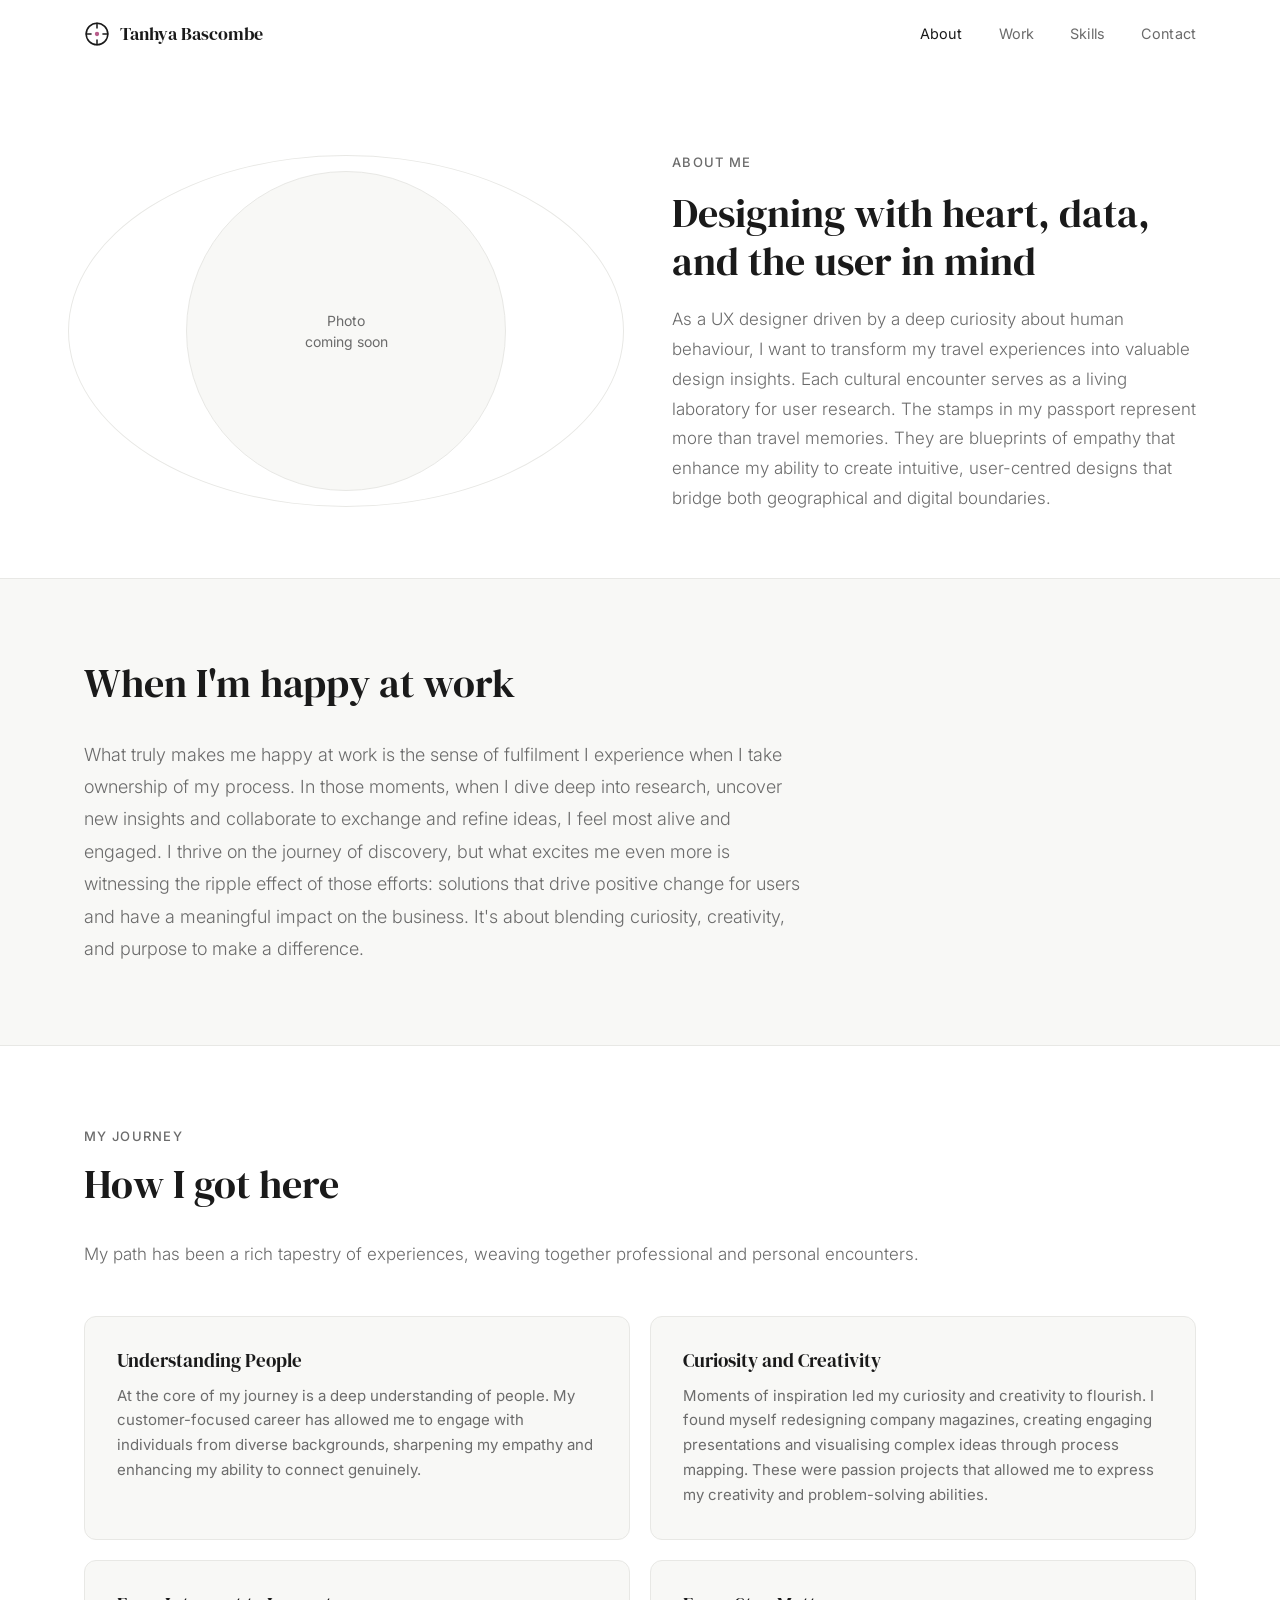
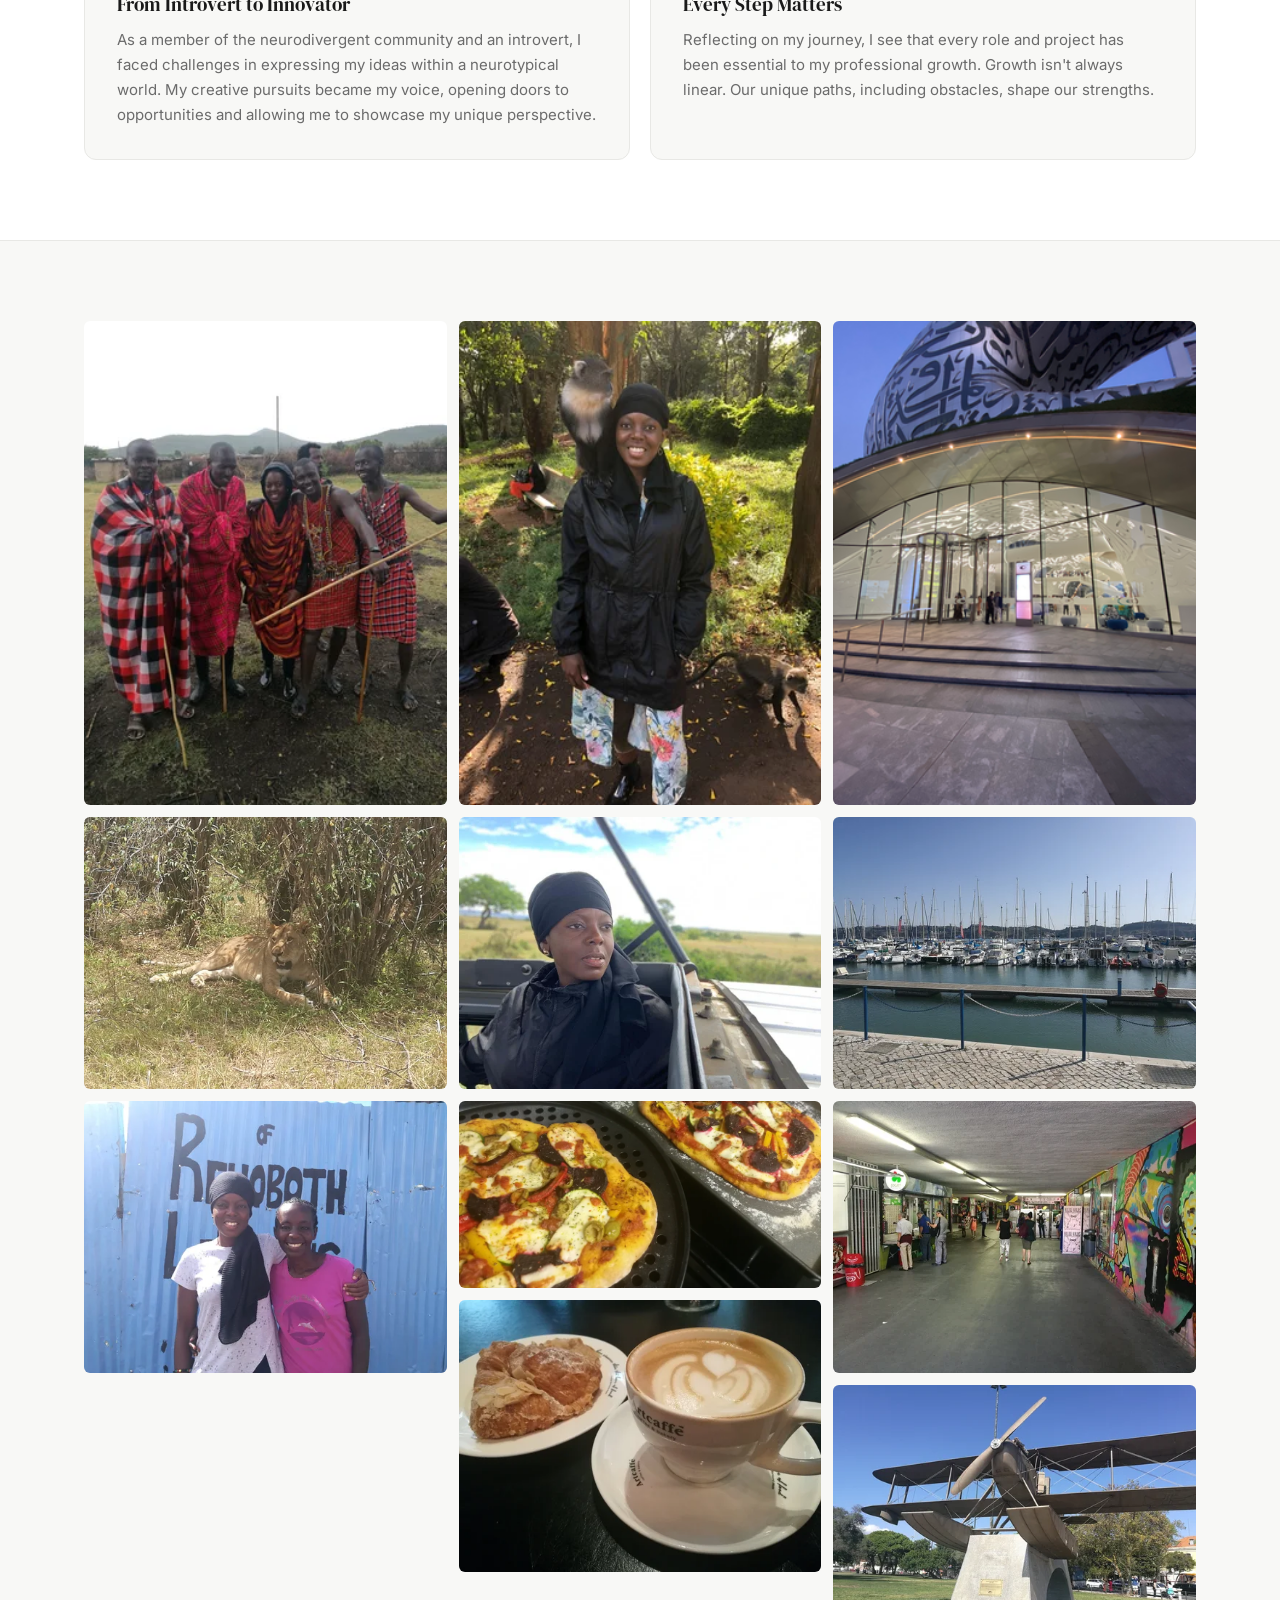
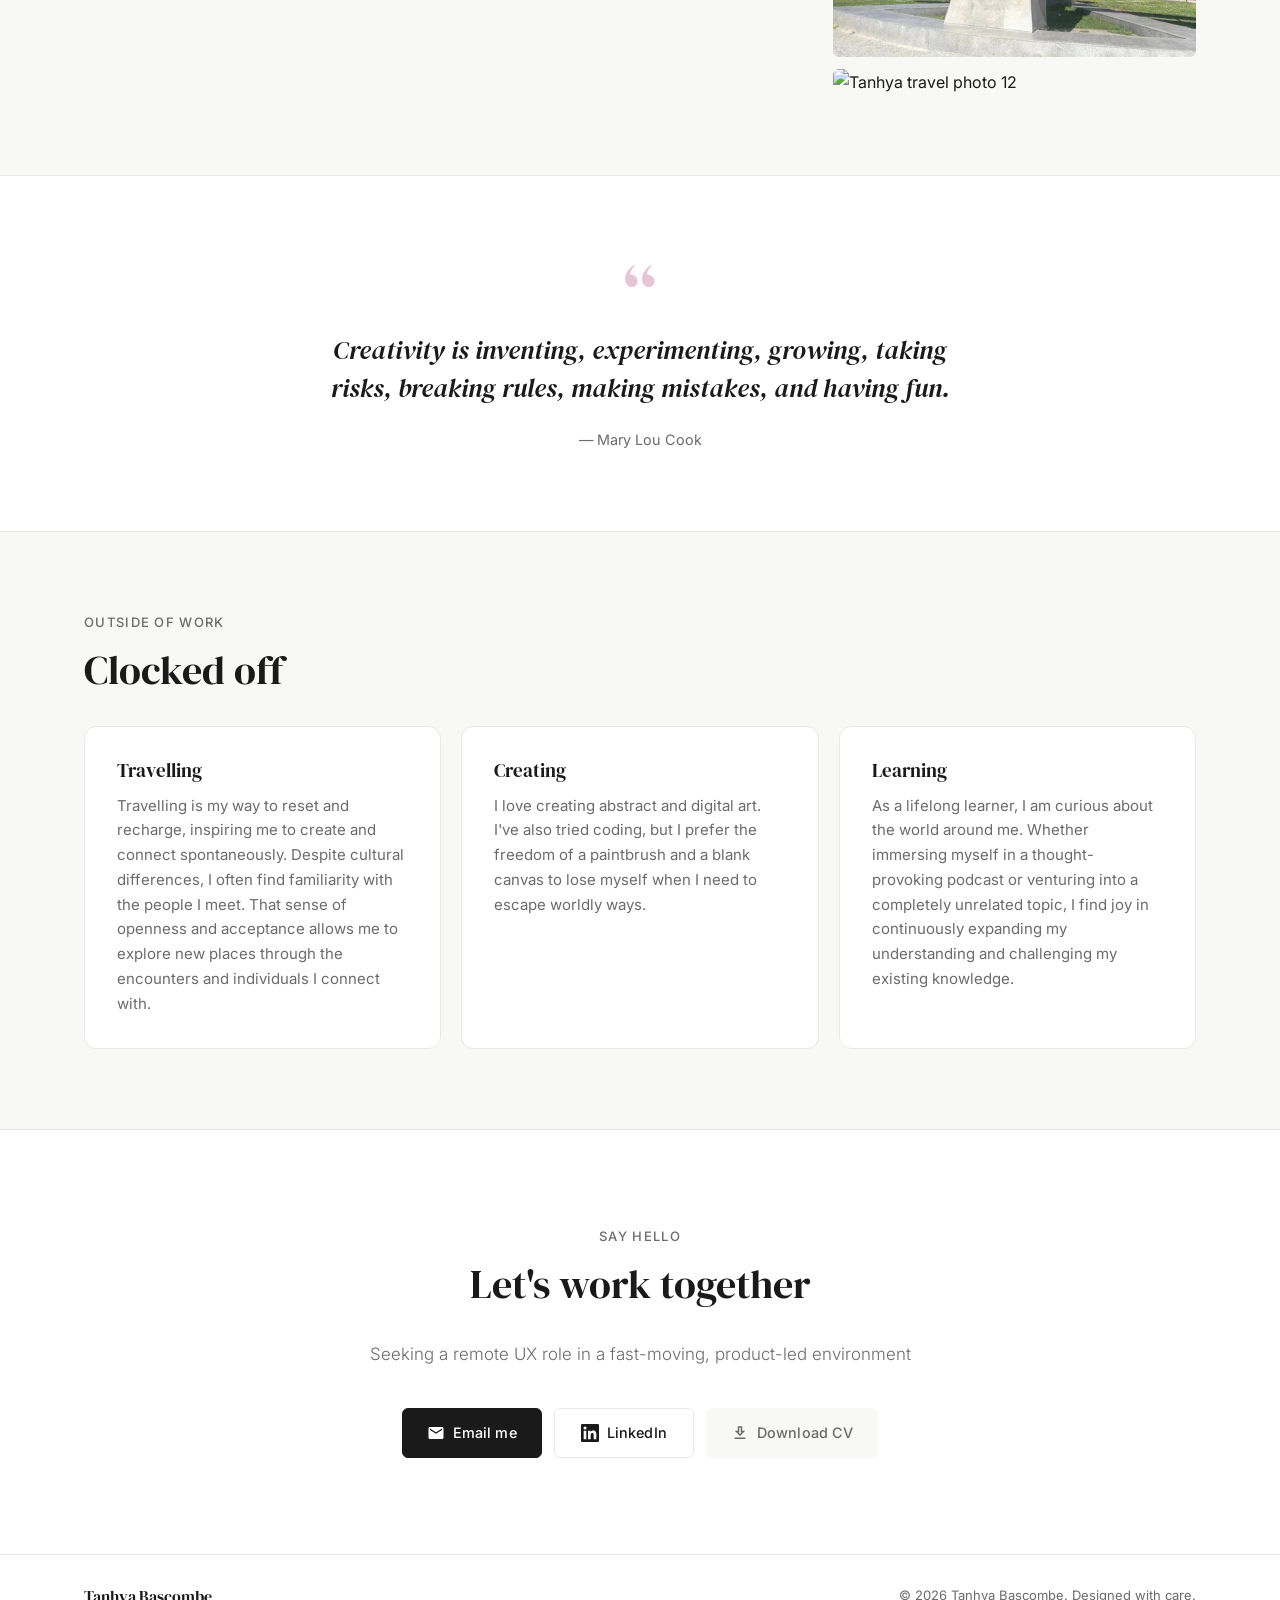
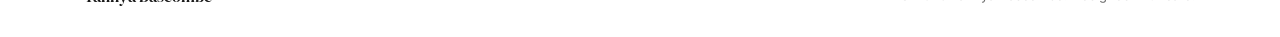
==== commit 62a4fc41: "updated copy to sound more natrual" ====
--- a/about.html
+++ b/about.html
@@ -85,7 +85,7 @@
             As a UX designer driven by a deep curiosity about human behaviour, I want to transform
             my travel experiences into valuable design insights. Each cultural encounter serves as
             a living laboratory for user research. The stamps in my passport represent more than
-            travel memories — they are blueprints of empathy that enhance my ability to create
+            travel memories. They are blueprints of empathy that enhance my ability to create
             intuitive, user-centred designs that bridge both geographical and digital boundaries.
           </p>
         </div>
@@ -102,8 +102,8 @@
         <h2 id="happy-heading" class="section-heading animate-on-scroll">When I'm happy at work</h2>
         <p class="about-pg-happy-text animate-on-scroll">
           What truly makes me happy at work is the sense of fulfilment I experience when I take
-          ownership of my process. In those moments — when I dive deep into research, uncover new
-          insights, and collaborate to exchange and refine ideas — I feel most alive and engaged.
+          ownership of my process. In those moments, when I dive deep into research, uncover new
+          insights and collaborate to exchange and refine ideas, I feel most alive and engaged.
           I thrive on the journey of discovery, but what excites me even more is witnessing the
           ripple effect of those efforts: solutions that drive positive change for users and have
           a meaningful impact on the business. It's about blending curiosity, creativity, and
@@ -141,9 +141,9 @@
             <h3 class="about-pg-card-title">Curiosity and Creativity</h3>
             <p class="about-pg-card-text">
               Moments of inspiration led my curiosity and creativity to flourish. I found myself
-              redesigning company magazines, creating engaging presentations, and visualising
-              complex ideas through process mapping — passion projects that allowed me to express
-              my creativity and problem-solving abilities.
+              redesigning company magazines, creating engaging presentations and visualising
+              complex ideas through process mapping. These were passion projects that allowed me
+              to express my creativity and problem-solving abilities.
             </p>
           </article>
 
@@ -161,7 +161,7 @@
             <h3 class="about-pg-card-title">Every Step Matters</h3>
             <p class="about-pg-card-text">
               Reflecting on my journey, I see that every role and project has been essential to my
-              professional growth. Growth isn't always linear — our unique paths, including
+              professional growth. Growth isn't always linear. Our unique paths, including
               obstacles, shape our strengths.
             </p>
           </article>
@@ -227,7 +227,7 @@
             <p class="about-pg-clocked-card-text">
               Travelling is my way to reset and recharge, inspiring me to create and connect
               spontaneously. Despite cultural differences, I often find familiarity with the
-              people I meet — the sense of openness and acceptance allows me to explore new
+              people I meet. That sense of openness and acceptance allows me to explore new
               places through the encounters and individuals I connect with.
             </p>
           </article>
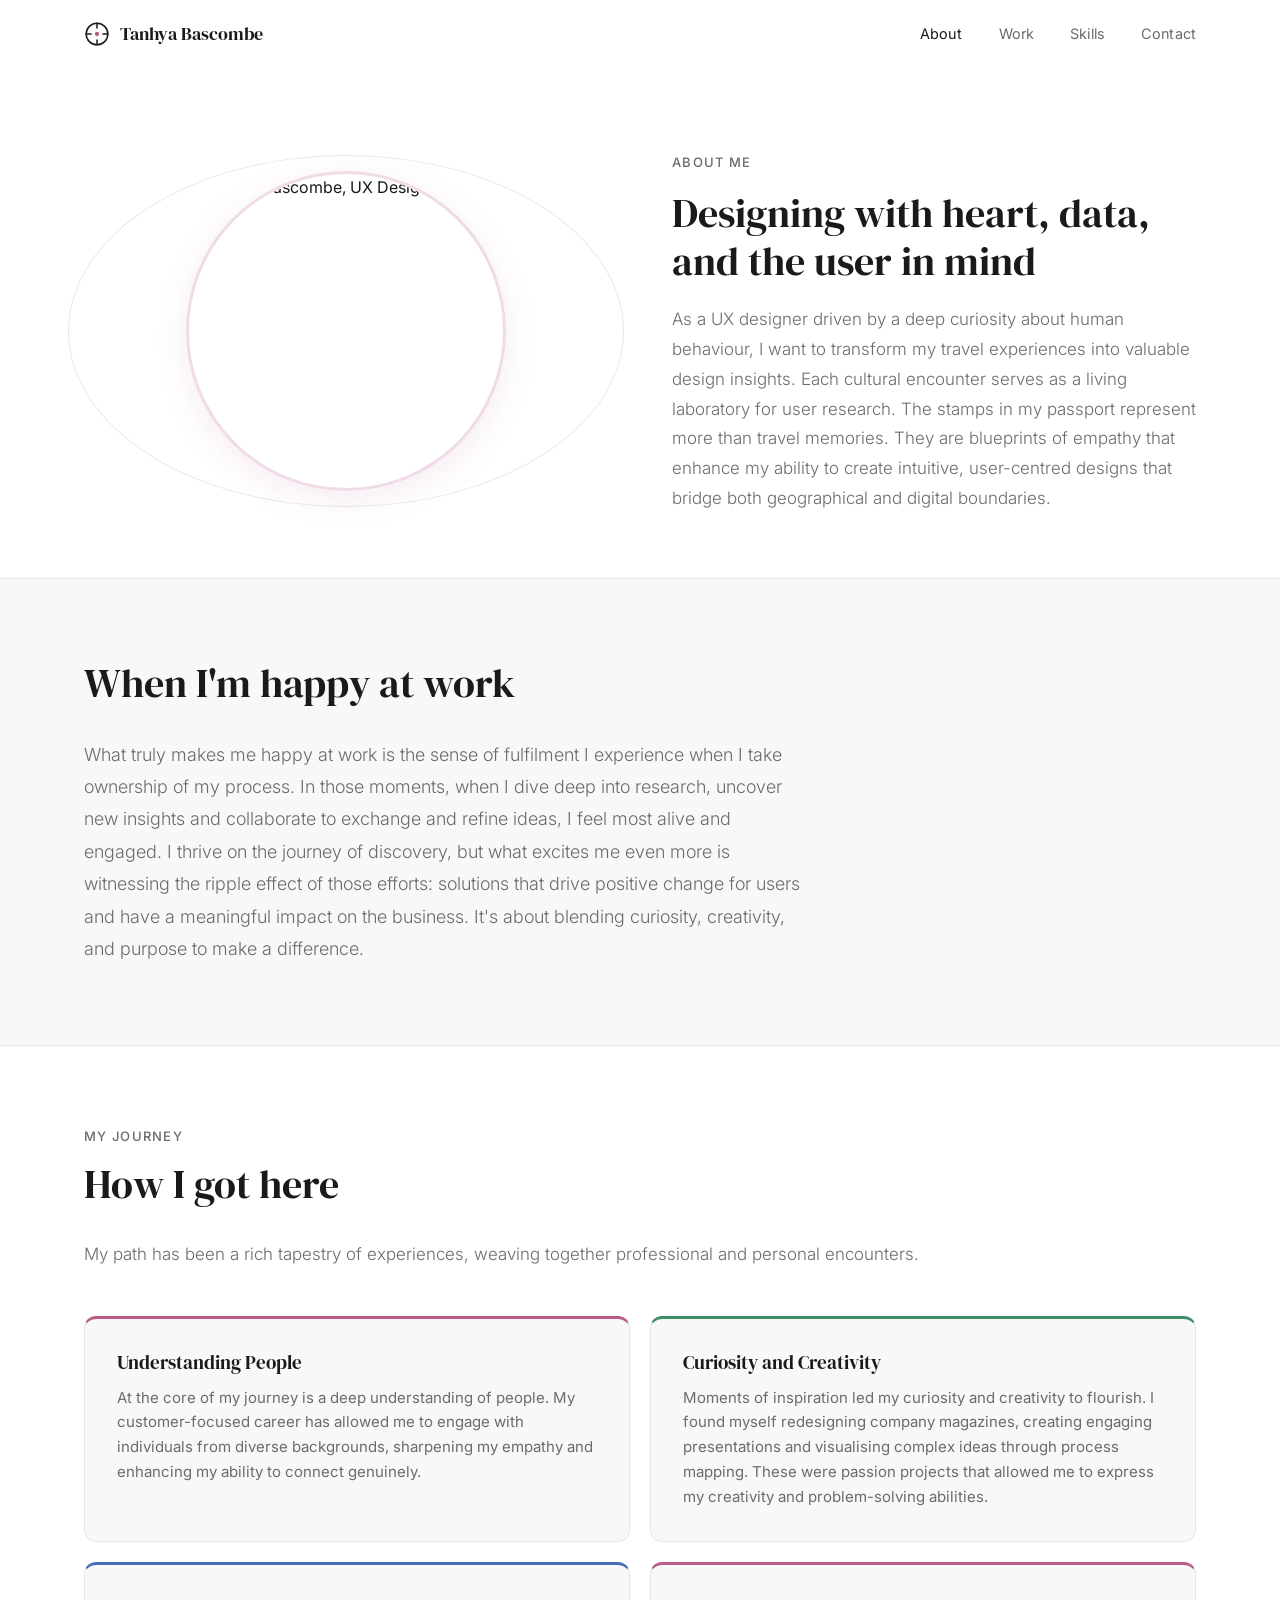
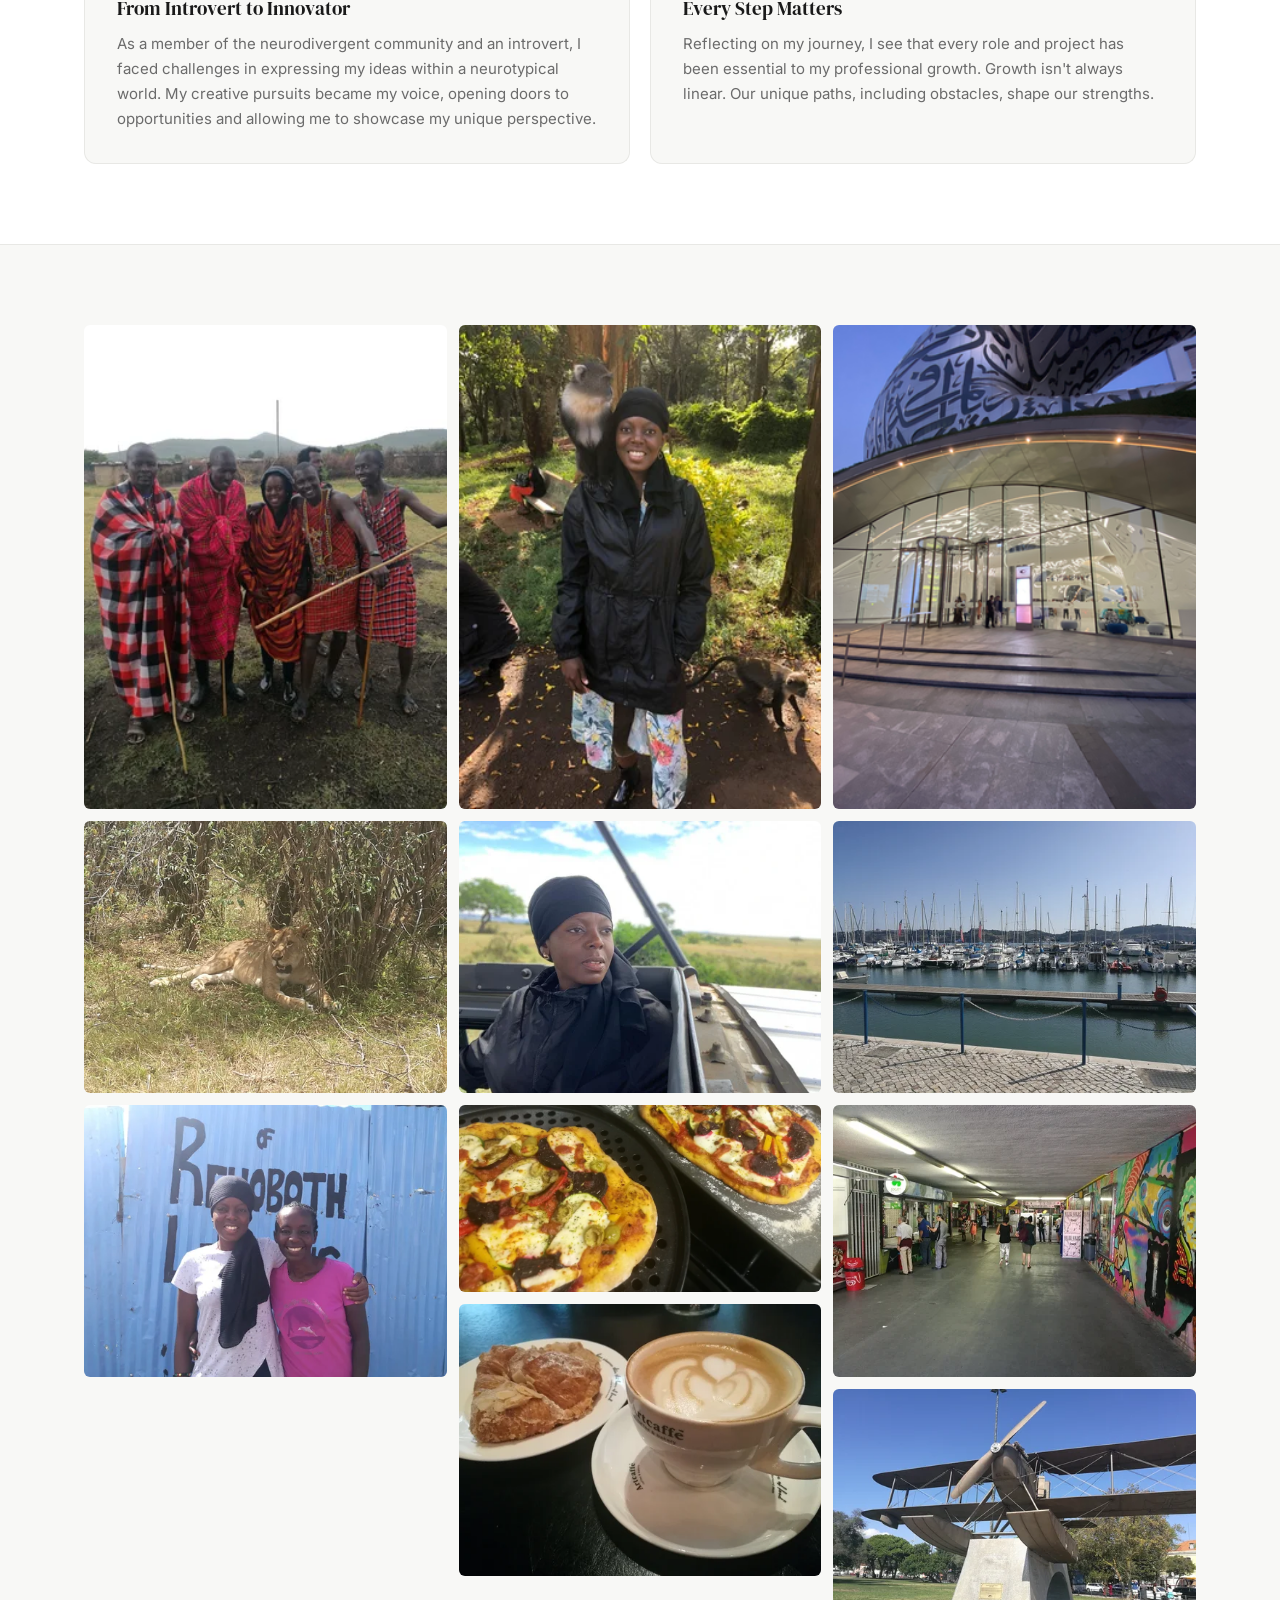
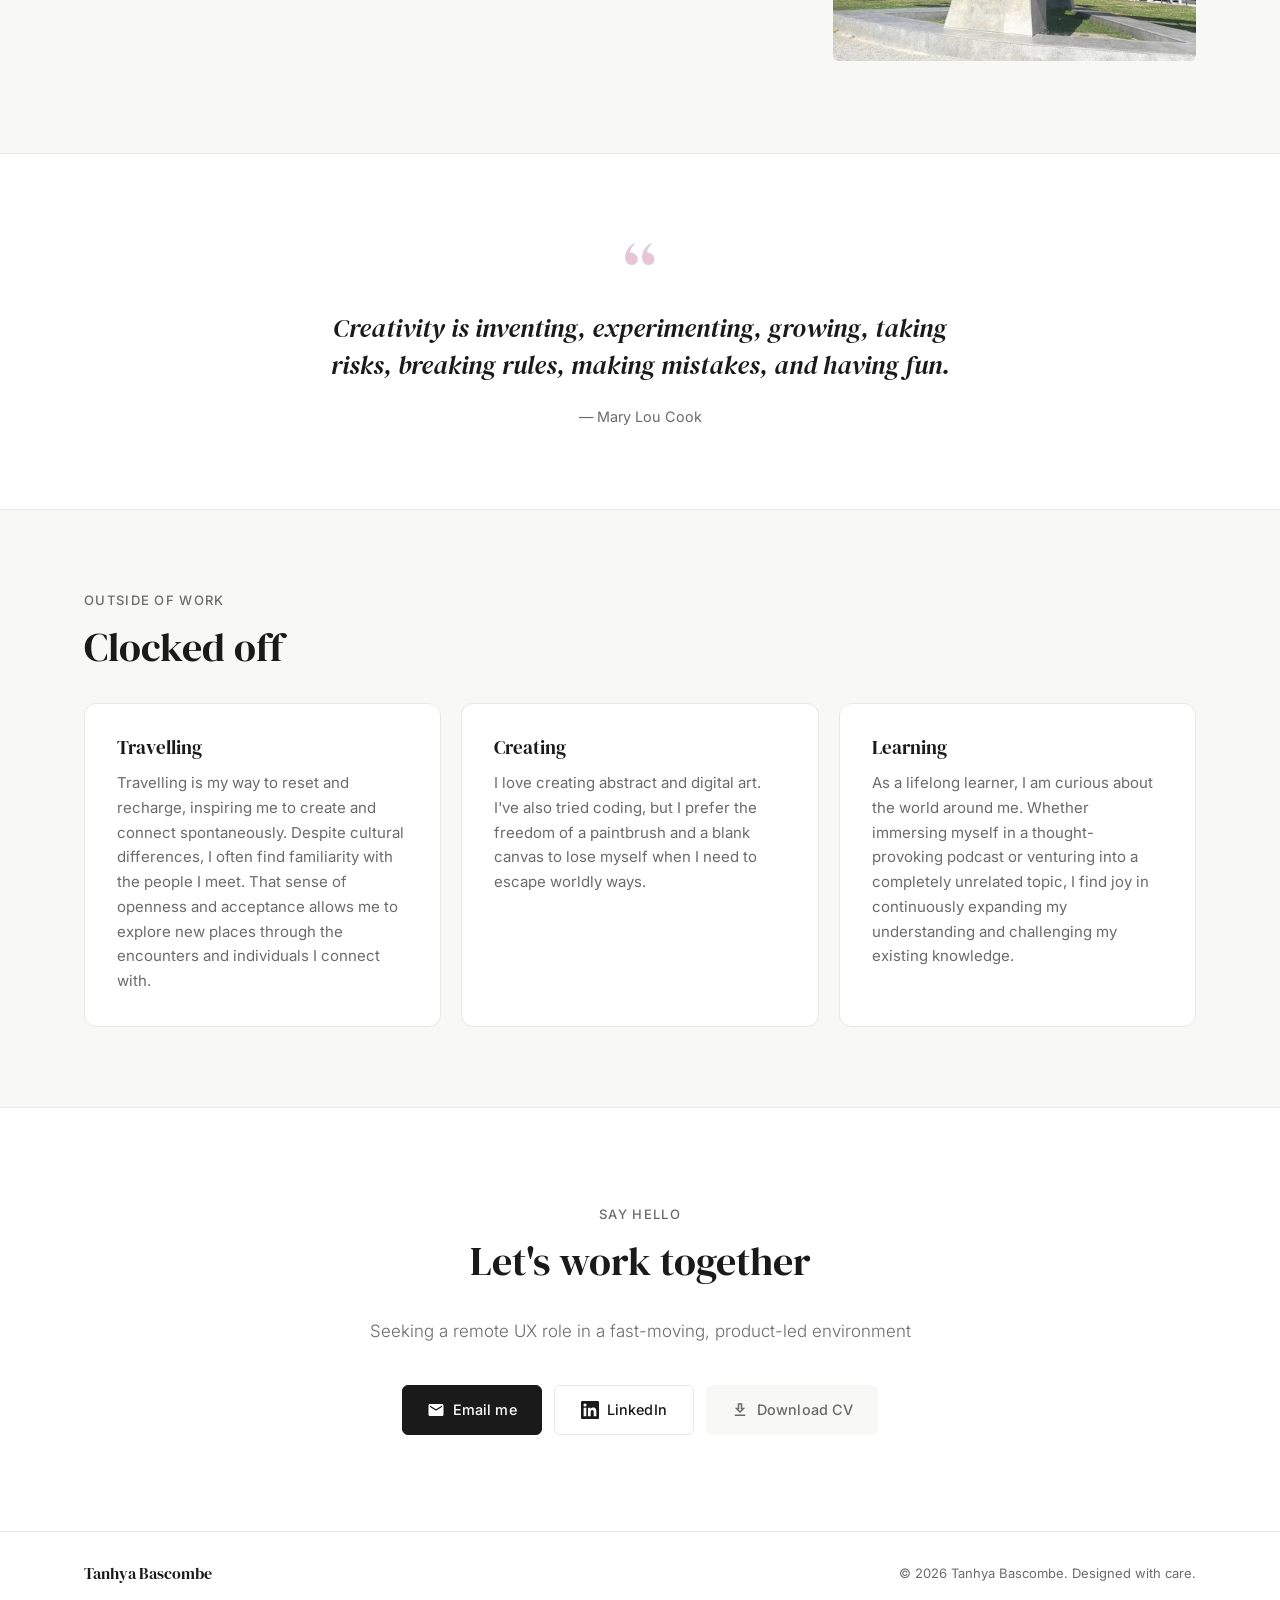
==== commit e9274404: "addded about photo, updated how I got here cards" ====
--- a/about.html
+++ b/about.html
@@ -67,10 +67,13 @@
     <section class="about-pg-hero" aria-label="About Tanhya">
       <div class="container about-pg-hero-container">
 
-        <!-- LEFT: photo placeholder -->
-        <div class="about-pg-photo-wrap animate-on-scroll" aria-hidden="true">
+        <!-- LEFT: photo -->
+        <div class="about-pg-photo-wrap animate-on-scroll">
           <div class="about-pg-photo-circle">
-            <span>Photo<br />coming soon</span>
+            <img
+              src="images/about-image.png"
+              alt="Tanhya Bascombe, UX Designer"
+            />
           </div>
           <div class="about-pg-photo-ring"></div>
         </div>
@@ -128,7 +131,7 @@
 
         <div class="about-pg-cards-grid">
 
-          <article class="about-pg-card animate-on-scroll">
+          <article class="about-pg-card animate-on-scroll" style="border-top: 3px solid #b85c8a;">
             <h3 class="about-pg-card-title">Understanding People</h3>
             <p class="about-pg-card-text">
               At the core of my journey is a deep understanding of people. My customer-focused
@@ -137,7 +140,7 @@
             </p>
           </article>
 
-          <article class="about-pg-card animate-on-scroll">
+          <article class="about-pg-card animate-on-scroll" style="border-top: 3px solid #3d8c6a;">
             <h3 class="about-pg-card-title">Curiosity and Creativity</h3>
             <p class="about-pg-card-text">
               Moments of inspiration led my curiosity and creativity to flourish. I found myself
@@ -147,7 +150,7 @@
             </p>
           </article>
 
-          <article class="about-pg-card animate-on-scroll">
+          <article class="about-pg-card animate-on-scroll" style="border-top: 3px solid #4a6db8;">
             <h3 class="about-pg-card-title">From Introvert to Innovator</h3>
             <p class="about-pg-card-text">
               As a member of the neurodivergent community and an introvert, I faced challenges in
@@ -157,7 +160,7 @@
             </p>
           </article>
 
-          <article class="about-pg-card animate-on-scroll">
+          <article class="about-pg-card animate-on-scroll" style="border-top: 3px solid #b85c8a;">
             <h3 class="about-pg-card-title">Every Step Matters</h3>
             <p class="about-pg-card-text">
               Reflecting on my journey, I see that every role and project has been essential to my
@@ -188,7 +191,7 @@
           <img src="images/about-photo-9.png"  alt="Tanhya travel photo 9"  class="about-pg-masonry-img" />
           <img src="images/about-photo-10.png" alt="Tanhya travel photo 10" class="about-pg-masonry-img" />
           <img src="images/about-photo-11.png" alt="Tanhya travel photo 11" class="about-pg-masonry-img" />
-          <img src="images/about-photo-12.png" alt="Tanhya travel photo 12" class="about-pg-masonry-img" />
+          <img src="images/about-photo-12.png" alt="" class="about-pg-masonry-img" />
         </div>
       </div>
     </section>
--- a/style.css
+++ b/style.css
@@ -512,17 +512,14 @@
 .project-card-image {
   aspect-ratio: 16 / 9;
   overflow: hidden;
-  background: var(--bg-alt);
   position: relative;
-  display: flex;
-  align-items: center;
-  justify-content: center;
 }
 
 .project-card-image img {
   width: 100%;
   height: 100%;
   object-fit: cover;
+  object-position: top;
   display: block;
   transition: transform 0.5s var(--ease);
 }
@@ -630,16 +627,20 @@
 }
 
 .project-wide-image {
-  background: var(--bg-alt);
   position: relative;
   overflow: hidden;
-  min-height: 260px;
-  display: flex;
-  align-items: center;
-  justify-content: center;
-  flex-direction: column;
-  gap: 12px;
+  min-height: 240px;
   border-left: 1px solid var(--border);
+}
+
+.project-wide-image img {
+  position: absolute;
+  inset: 0;
+  width: 100%;
+  height: 100%;
+  object-fit: cover;
+  object-position: 0% 15%;
+  display: block;
 }
 
 .project-wide-image .placeholder-icon {
@@ -748,17 +749,20 @@
   width: 320px;
   height: 320px;
   border-radius: 50%;
-  background: var(--bg-alt);
-  border: 1px solid var(--border);
-  display: flex;
-  align-items: center;
-  justify-content: center;
+  overflow: hidden;
+  border: 3px solid #f0dbe8;
+  box-shadow: 0 8px 32px rgba(184, 92, 138, 0.12);
   z-index: 1;
   position: relative;
-  font-size: 0.875rem;
-  color: var(--text-muted);
-  text-align: center;
-  line-height: 1.5;
+}
+
+.about-pg-photo-circle img {
+  width: 100%;
+  height: 100%;
+  object-fit: cover;
+  object-position: center top;
+  display: block;
+  border-radius: 50%;
 }
 
 .about-pg-photo-ring {
@@ -824,7 +828,22 @@
   border: 1px solid var(--border);
   border-radius: var(--radius-lg);
   padding: 32px;
-}
+  transition: transform 0.3s ease, box-shadow 0.3s ease;
+  cursor: default;
+}
+
+.about-pg-card:hover {
+  transform: translateY(-6px);
+  box-shadow: 0 12px 32px rgba(0, 0, 0, 0.08);
+}
+
+/* Staggered scroll-in delay per card */
+.about-pg-cards-grid .about-pg-card:nth-child(2) { transition-delay: 0.15s; }
+.about-pg-cards-grid .about-pg-card:nth-child(3) { transition-delay: 0.30s; }
+.about-pg-cards-grid .about-pg-card:nth-child(4) { transition-delay: 0.45s; }
+
+/* Reset delay on hover so the lift is instant */
+.about-pg-card:hover { transition-delay: 0s; }
 
 .about-pg-card-title {
   font-family: var(--font-heading);
@@ -1111,7 +1130,7 @@
   .project-wide { grid-template-columns: 1fr; }
   .project-wide-body { padding: 36px; }
   .project-wide-image {
-    min-height: 200px;
+    min-height: 300px;
     border-left: none;
     border-top: 1px solid var(--border);
   }
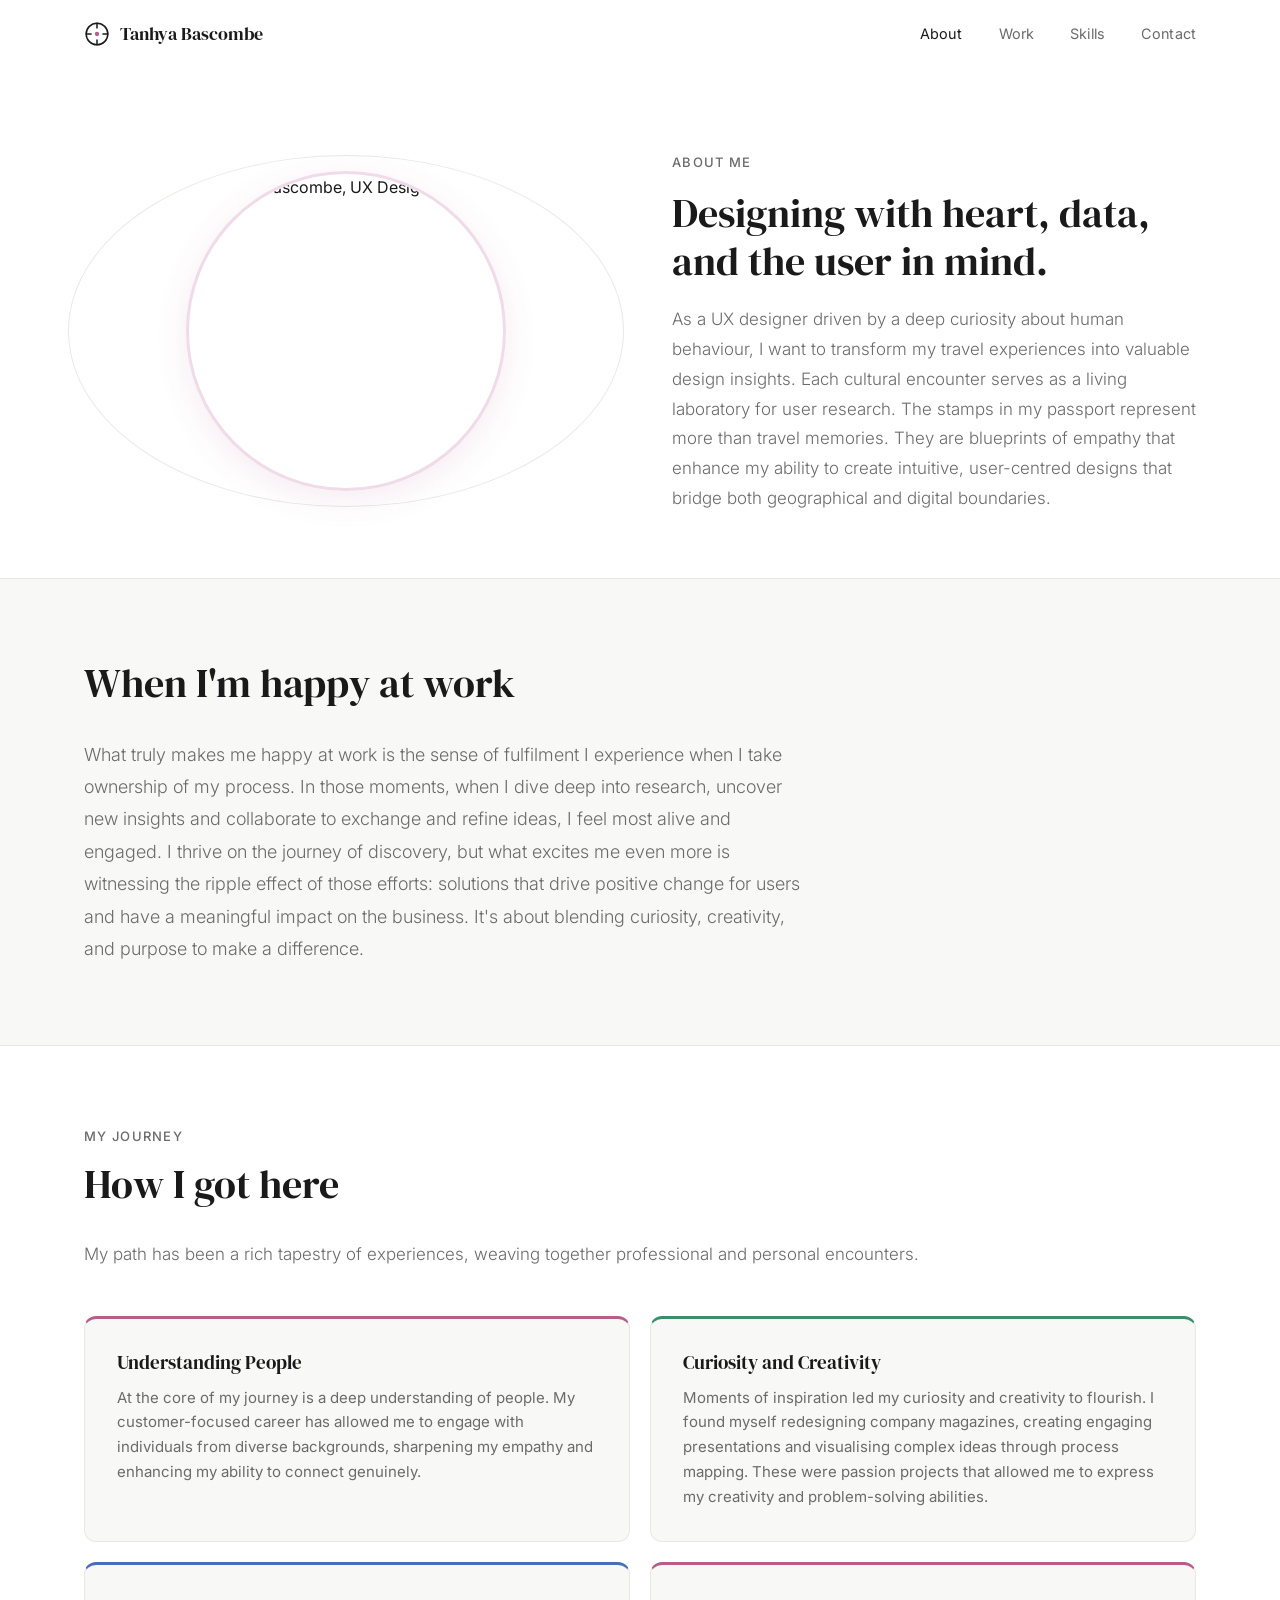
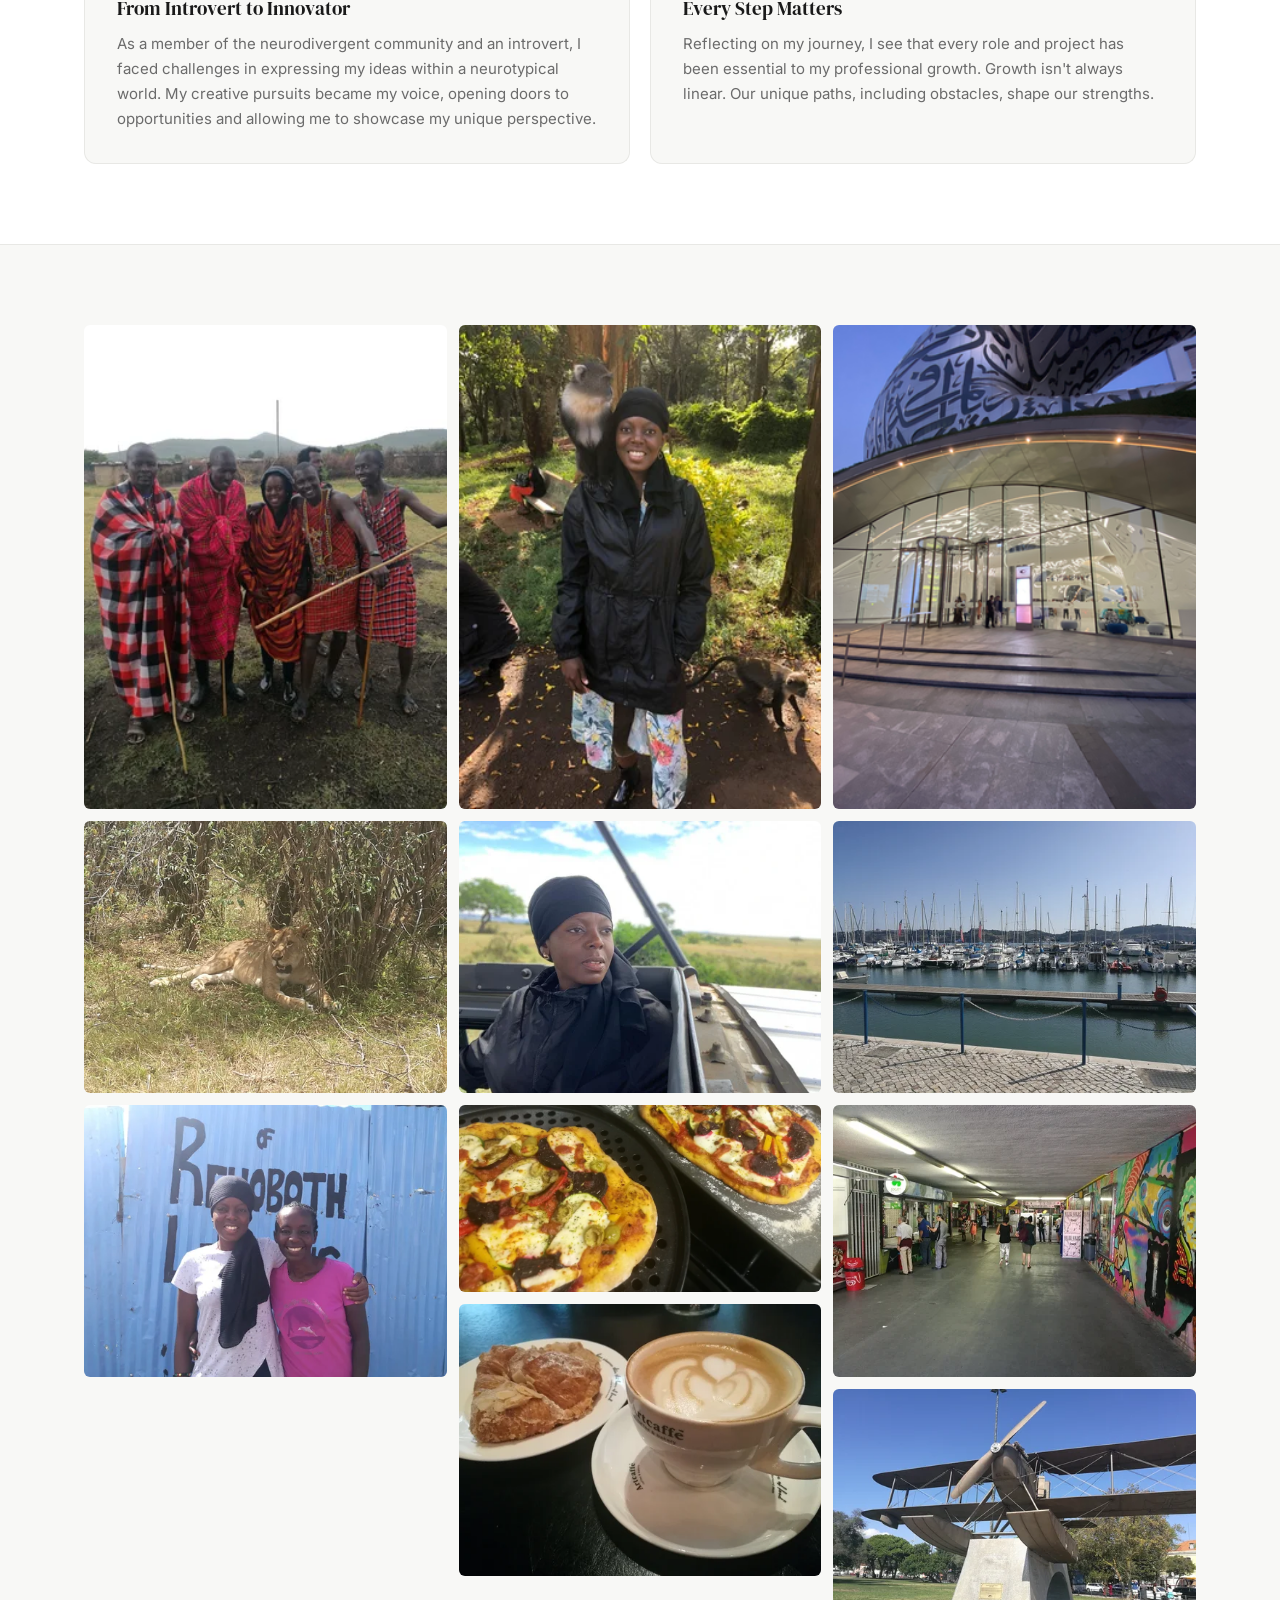
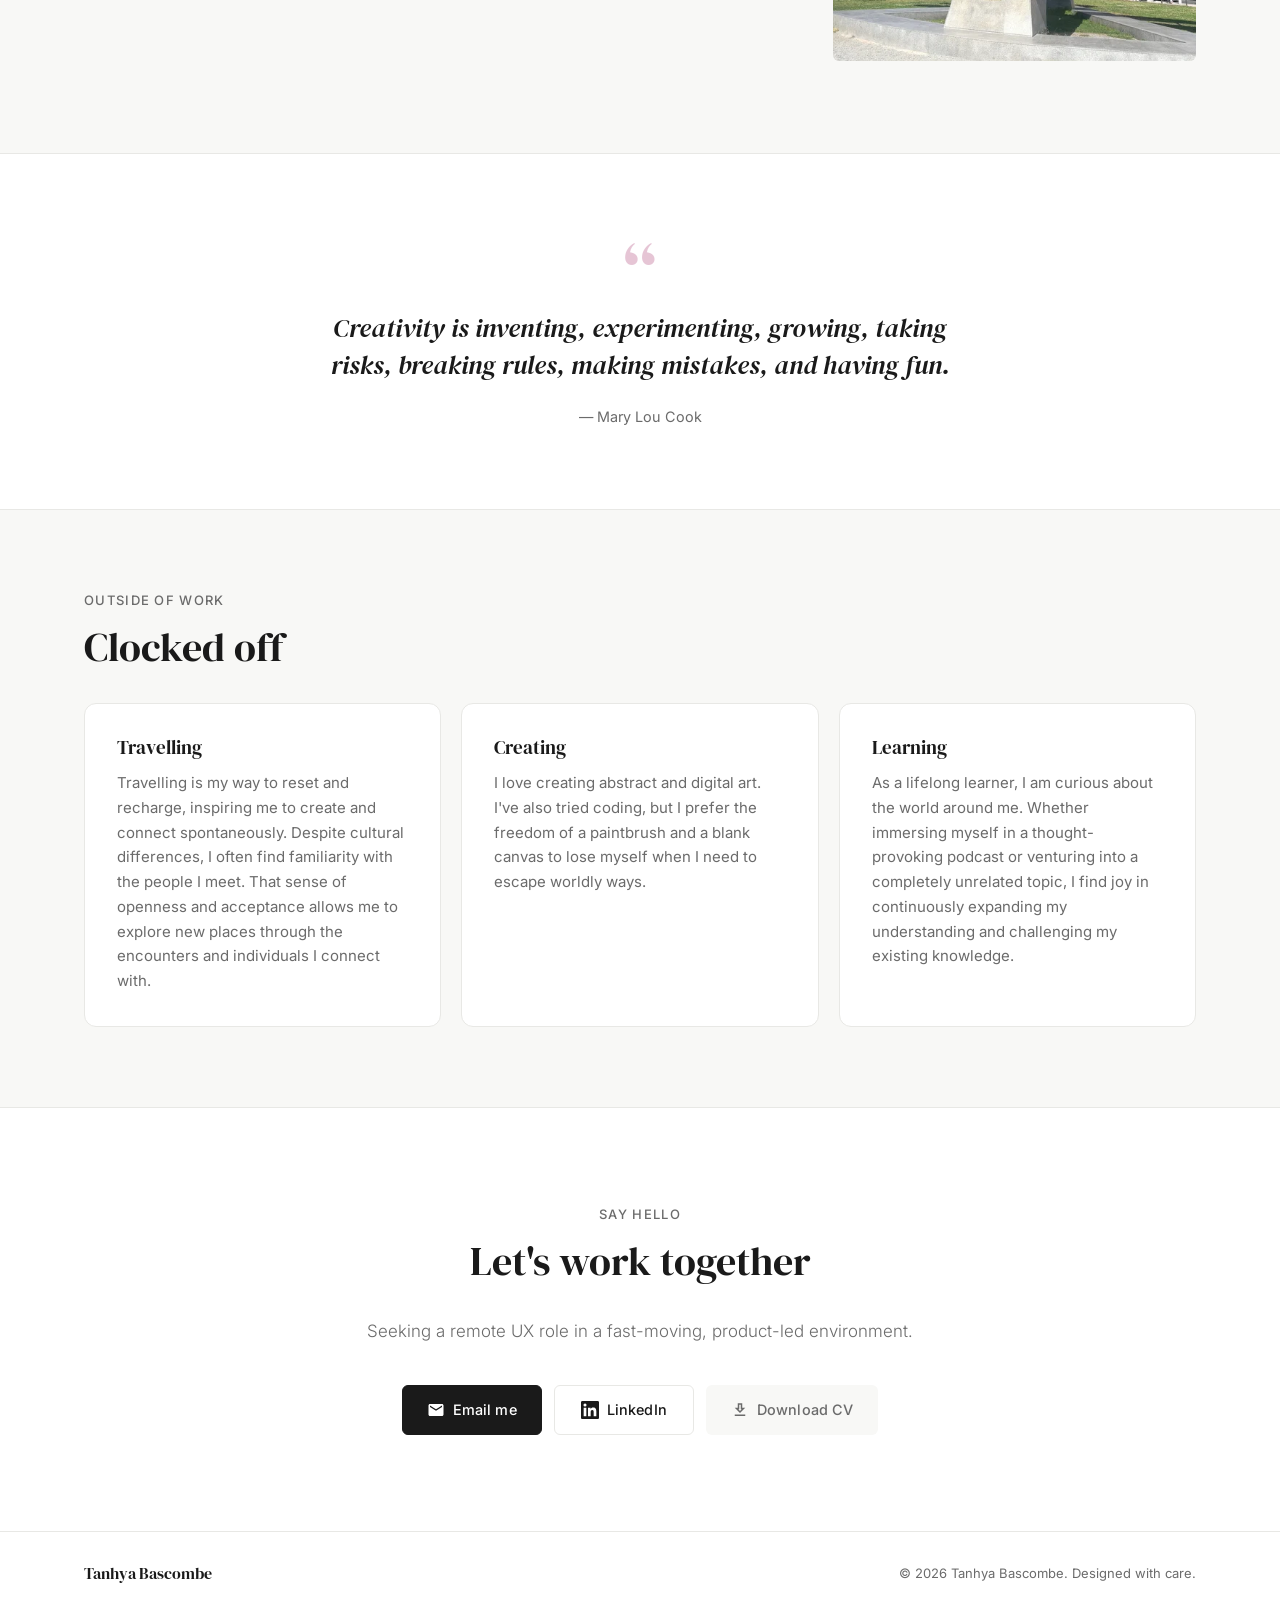
==== commit a2696dff: "added full stops to all sentences accross portfolio" ====
--- a/about.html
+++ b/about.html
@@ -82,7 +82,7 @@
         <div class="about-pg-hero-text animate-on-scroll">
           <span class="hero-label">About Me</span>
           <h1 class="section-heading" style="margin-bottom: 20px;">
-            Designing with heart, data, and the user in mind
+            Designing with heart, data, and the user in mind.
           </h1>
           <p class="about-body">
             As a UX designer driven by a deep curiosity about human behaviour, I want to transform
@@ -269,7 +269,7 @@
         <h2 id="contact-heading" class="section-heading animate-on-scroll">Let's work together</h2>
 
         <p class="contact-subtext animate-on-scroll">
-          Seeking a remote UX role in a fast-moving, product-led environment
+          Seeking a remote UX role in a fast-moving, product-led environment.
         </p>
 
         <div class="contact-links animate-on-scroll" aria-label="Contact options">
--- a/style.css
+++ b/style.css
@@ -490,13 +490,12 @@
 .project-grid {
   display: grid;
   grid-template-columns: 1fr 1fr;
-  gap: 24px;
-  margin-bottom: 24px;
+  gap: 16px;
 }
 
 .project-card {
   border: 1px solid var(--border);
-  border-radius: var(--radius-lg);
+  border-radius: 14px;
   overflow: hidden;
   background: var(--bg);
   display: flex;
@@ -510,9 +509,10 @@
 }
 
 .project-card-image {
-  aspect-ratio: 16 / 9;
+  height: 220px;
   overflow: hidden;
   position: relative;
+  flex-shrink: 0;
 }
 
 .project-card-image img {
@@ -587,6 +587,50 @@
   flex: 1;
 }
 
+/* Shimmer "in progress" image area */
+@keyframes shimmer-sweep {
+  0%   { transform: translateX(-150%); }
+  100% { transform: translateX(400%); }
+}
+
+.project-card-image--shimmer {
+  background: linear-gradient(135deg, #f7f7f7, #f0f0f0);
+  display: flex;
+  align-items: center;
+  justify-content: center;
+}
+
+.project-card-image--shimmer::before {
+  content: '';
+  position: absolute;
+  top: 0;
+  left: 0;
+  width: 35%;
+  height: 100%;
+  background: linear-gradient(90deg, transparent, rgba(255, 255, 255, 0.65), transparent);
+  animation: shimmer-sweep 2.8s ease-in-out infinite;
+}
+
+.shimmer-label {
+  font-family: var(--font-body);
+  font-size: 11px;
+  color: #bbb;
+  letter-spacing: 0.16em;
+  text-transform: uppercase;
+  position: relative;
+  z-index: 1;
+}
+
+/* Disabled "Coming Soon" button */
+.project-card-cta--disabled {
+  border: 1px solid #e8e8e8;
+  color: #bbb;
+  background: var(--bg);
+  cursor: default;
+  pointer-events: none;
+  display: inline-block;
+}
+
 /* Wide single-row card (Quick Links) */
 .project-wide {
   border: 1px solid var(--border);
@@ -1126,14 +1170,6 @@
   .hero-ctas { justify-content: center; }
 
   .project-grid { grid-template-columns: 1fr; }
-
-  .project-wide { grid-template-columns: 1fr; }
-  .project-wide-body { padding: 36px; }
-  .project-wide-image {
-    min-height: 300px;
-    border-left: none;
-    border-top: 1px solid var(--border);
-  }
 
   .about-pg-hero-container {
     grid-template-columns: 1fr;
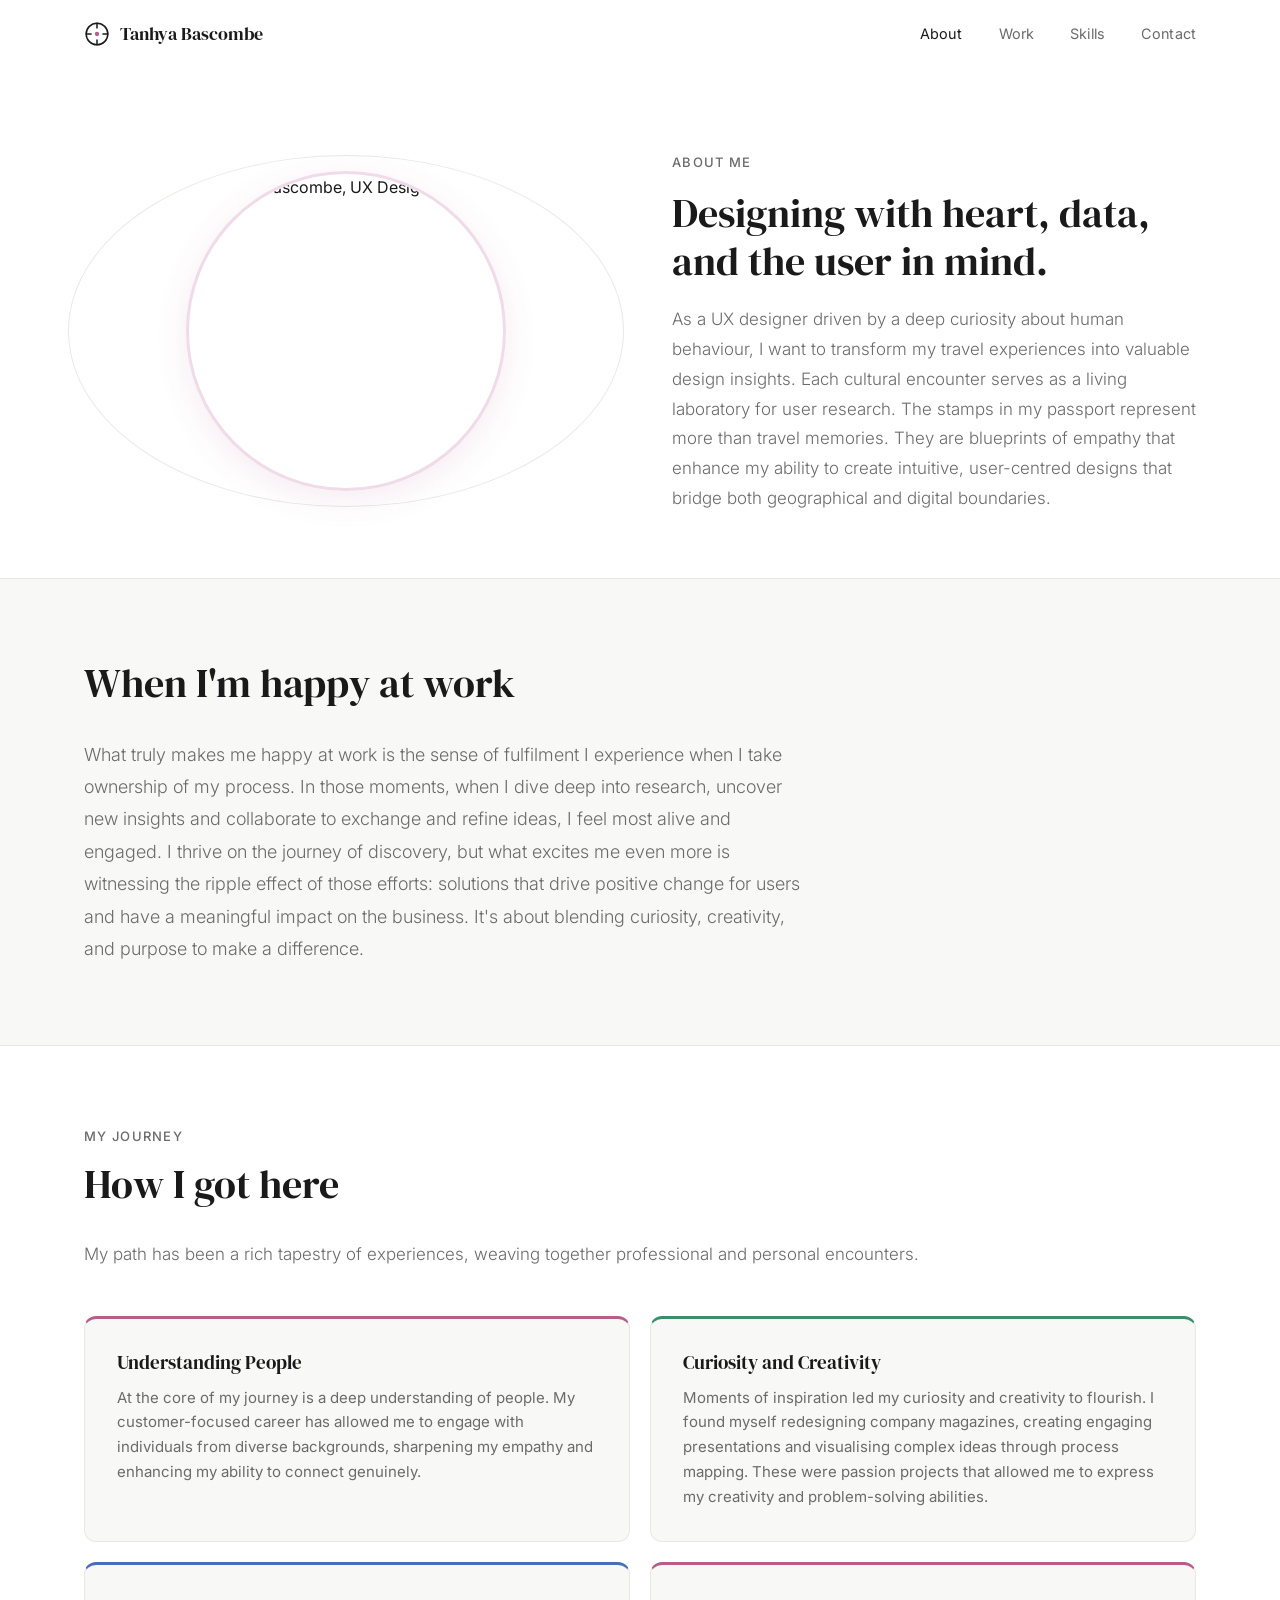
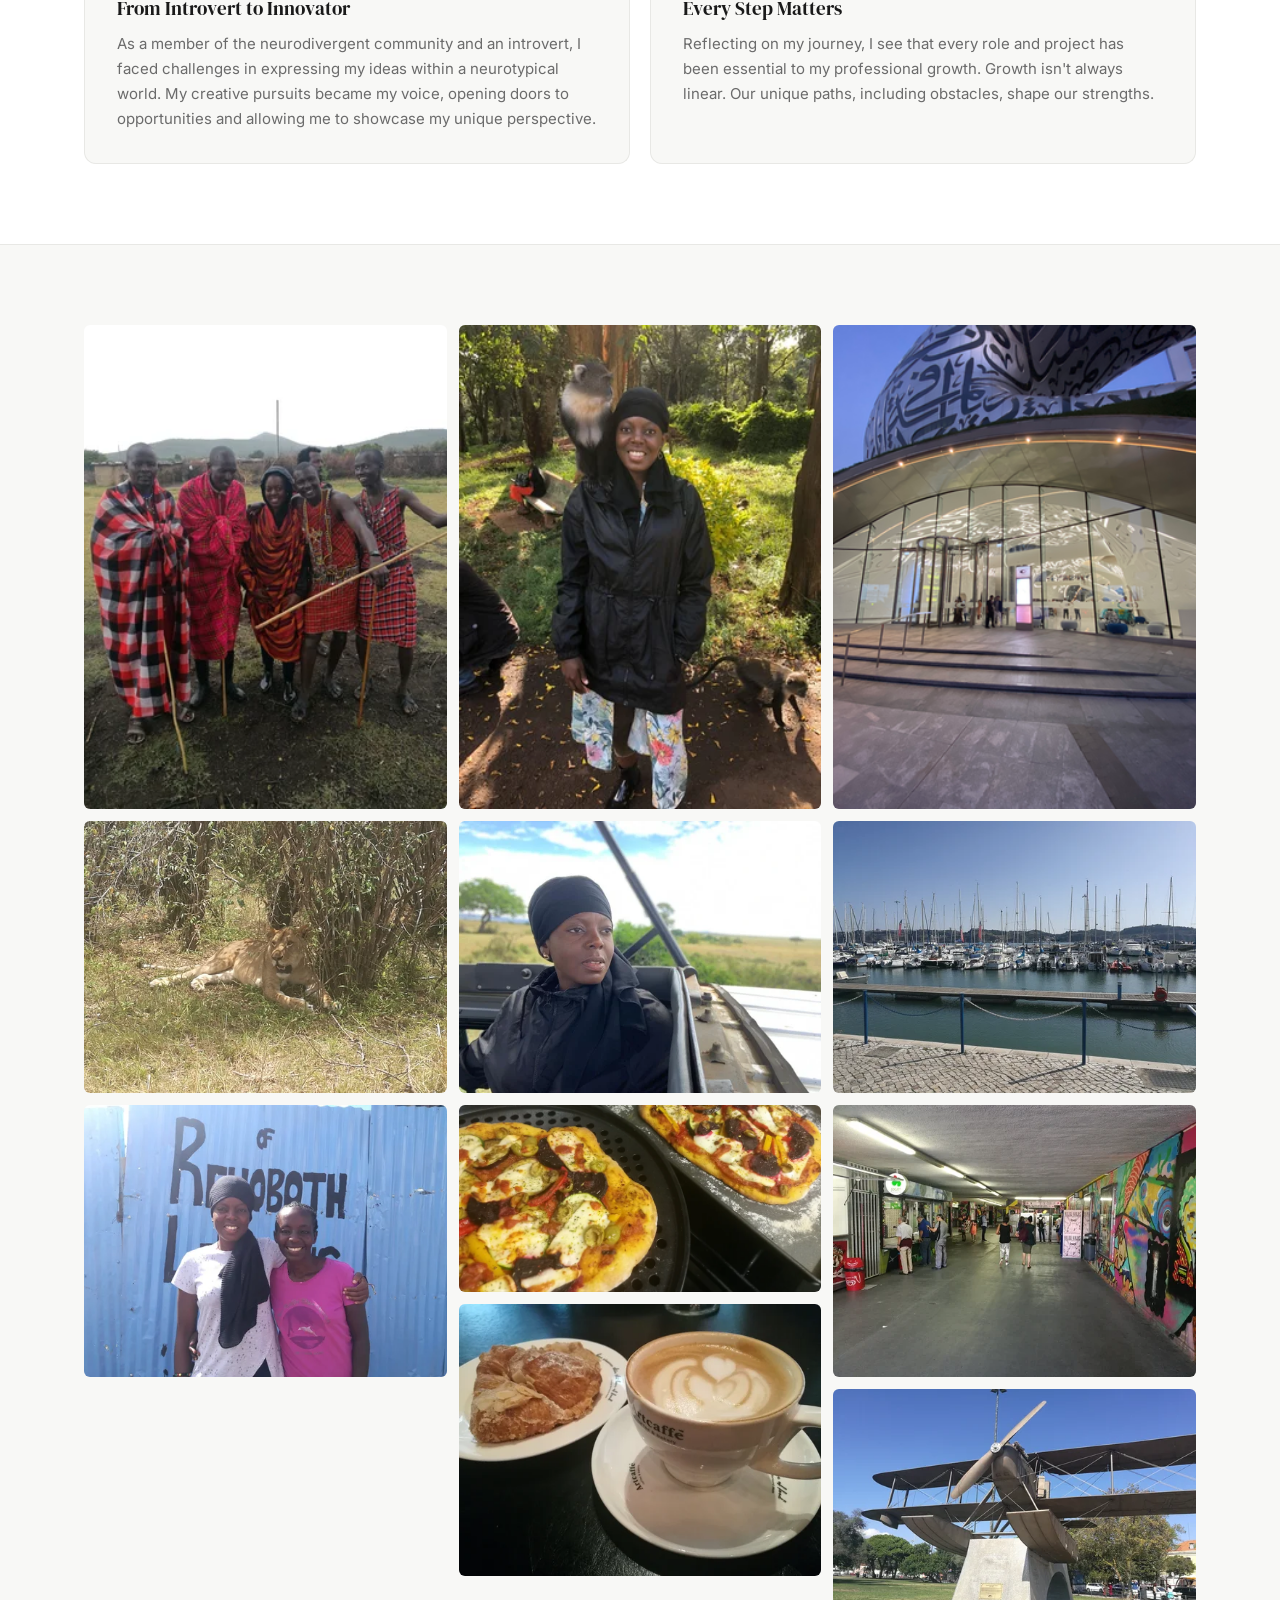
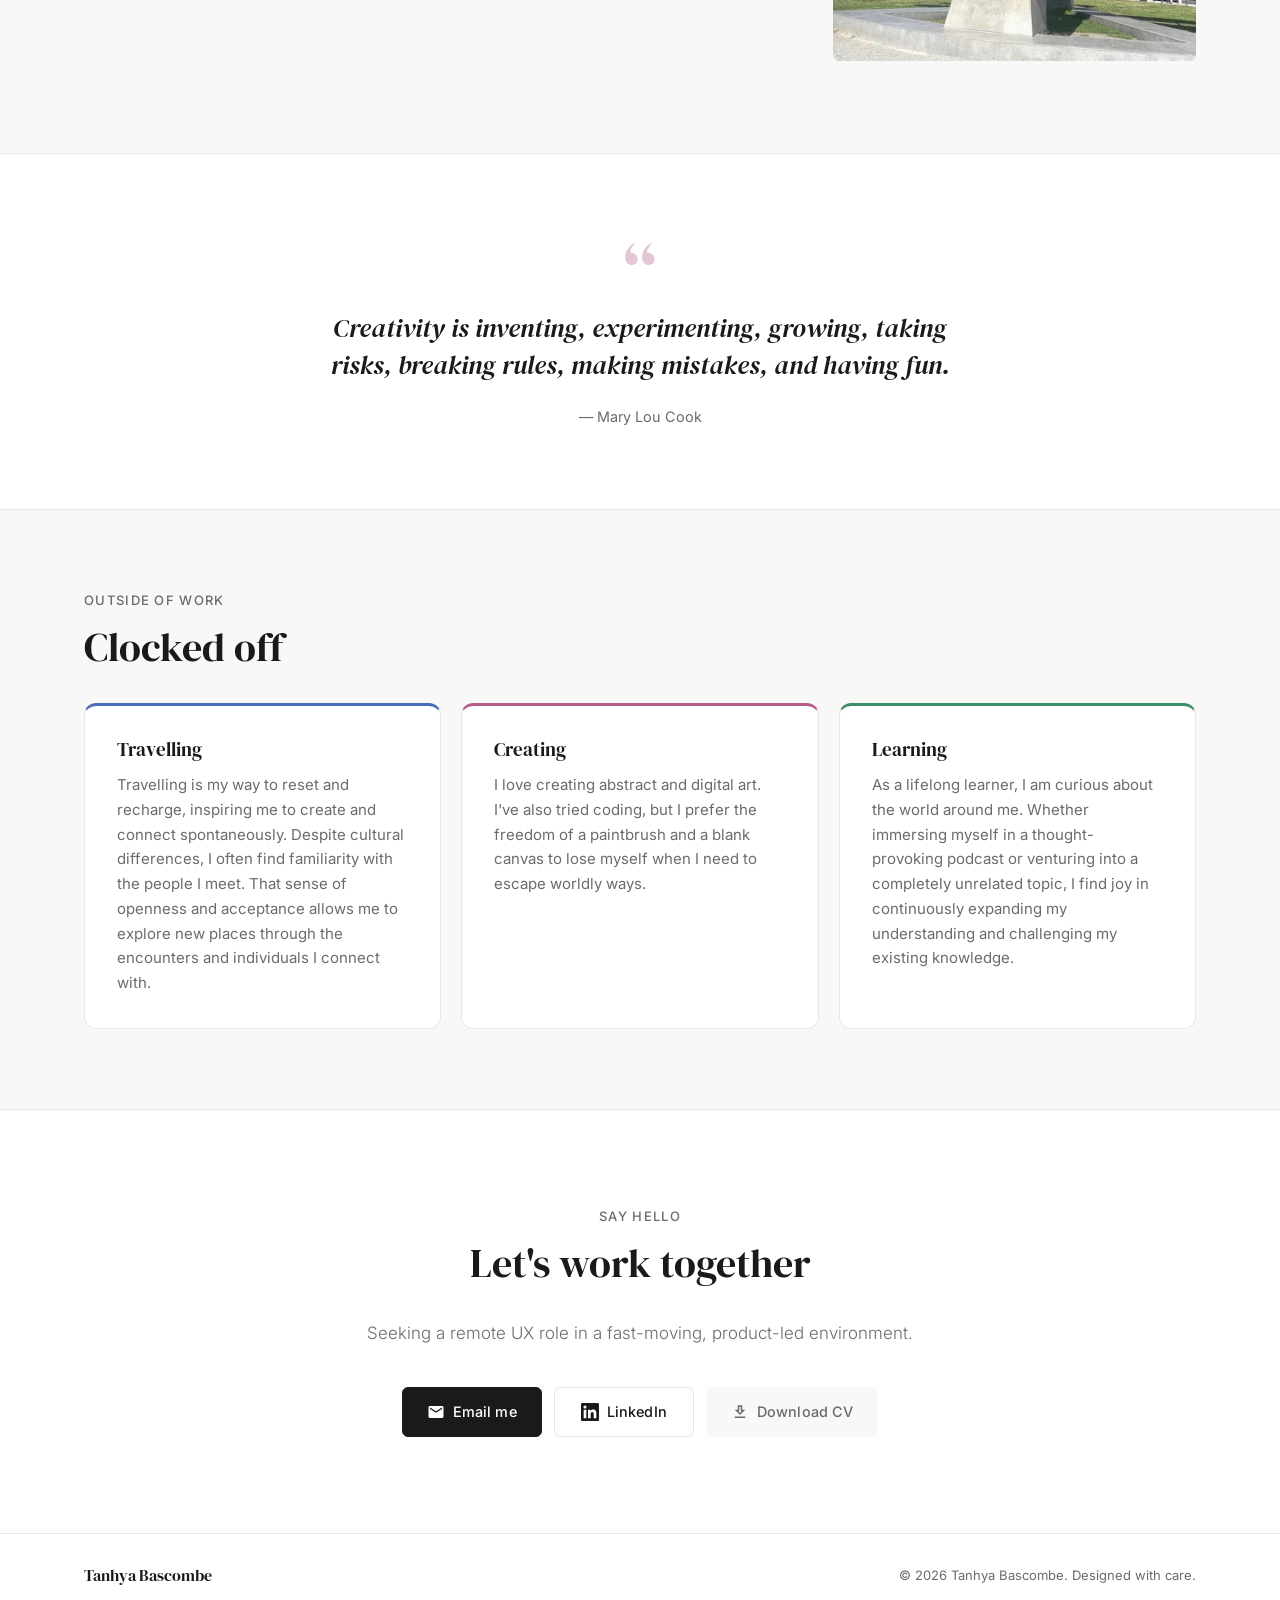
==== commit 7fc8d551: "updated clocked off cards to match how i got here cards" ====
--- a/about.html
+++ b/about.html
@@ -225,7 +225,7 @@
 
         <div class="about-pg-clocked-grid">
 
-          <article class="about-pg-clocked-card animate-on-scroll">
+          <article class="about-pg-clocked-card animate-on-scroll" style="border-top: 3px solid #4a6db8;">
             <h3 class="about-pg-clocked-card-title">Travelling</h3>
             <p class="about-pg-clocked-card-text">
               Travelling is my way to reset and recharge, inspiring me to create and connect
@@ -235,7 +235,7 @@
             </p>
           </article>
 
-          <article class="about-pg-clocked-card animate-on-scroll">
+          <article class="about-pg-clocked-card animate-on-scroll" style="border-top: 3px solid #b85c8a;">
             <h3 class="about-pg-clocked-card-title">Creating</h3>
             <p class="about-pg-clocked-card-text">
               I love creating abstract and digital art. I've also tried coding, but I prefer
@@ -244,7 +244,7 @@
             </p>
           </article>
 
-          <article class="about-pg-clocked-card animate-on-scroll">
+          <article class="about-pg-clocked-card animate-on-scroll" style="border-top: 3px solid #3d8c6a;">
             <h3 class="about-pg-clocked-card-title">Learning</h3>
             <p class="about-pg-clocked-card-text">
               As a lifelong learner, I am curious about the world around me. Whether immersing
--- a/style.css
+++ b/style.css
@@ -976,7 +976,16 @@
   border: 1px solid var(--border);
   border-radius: var(--radius-lg);
   padding: 32px;
-}
+  transition: transform 0.3s ease, box-shadow 0.3s ease;
+  cursor: default;
+}
+
+.about-pg-clocked-card:hover {
+  transform: translateY(-6px);
+  box-shadow: 0 12px 32px rgba(0, 0, 0, 0.08);
+}
+
+.about-pg-clocked-card:hover { transition-delay: 0s; }
 
 .about-pg-clocked-card-title {
   font-family: var(--font-heading);
